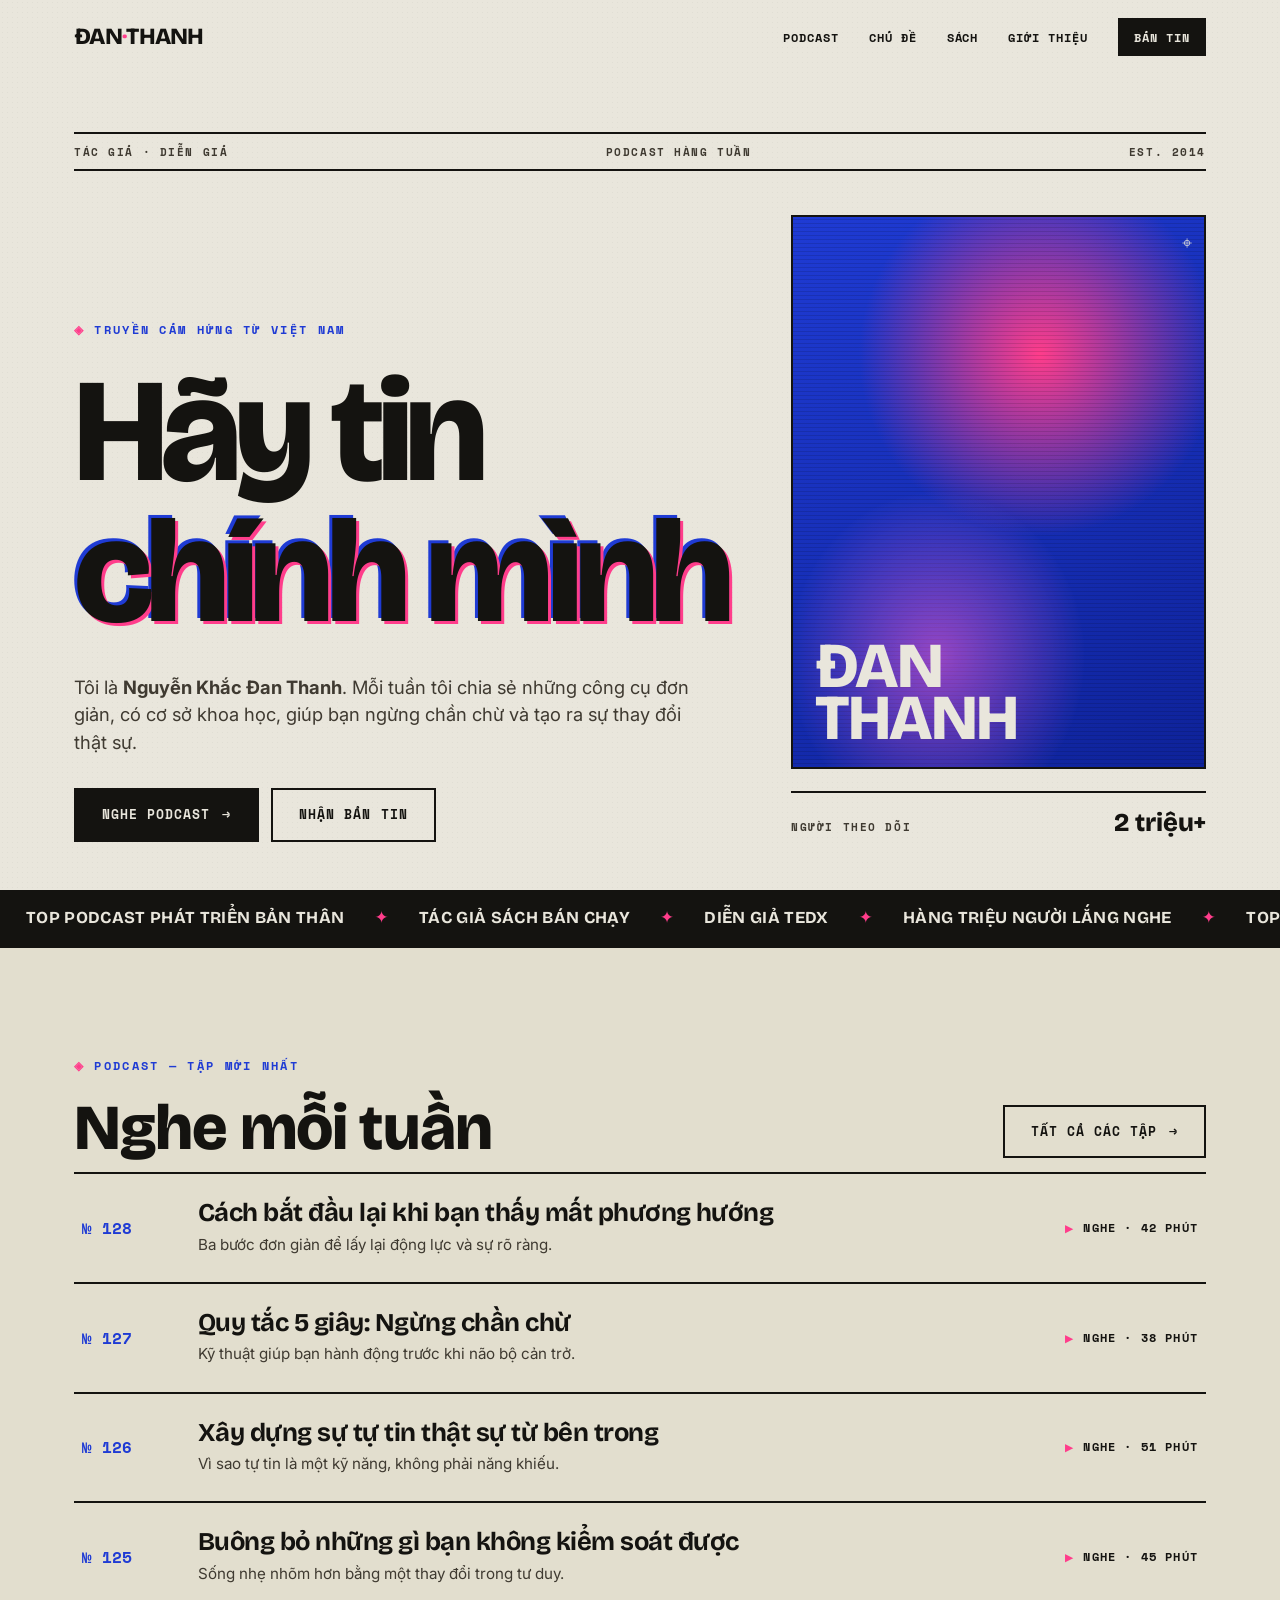
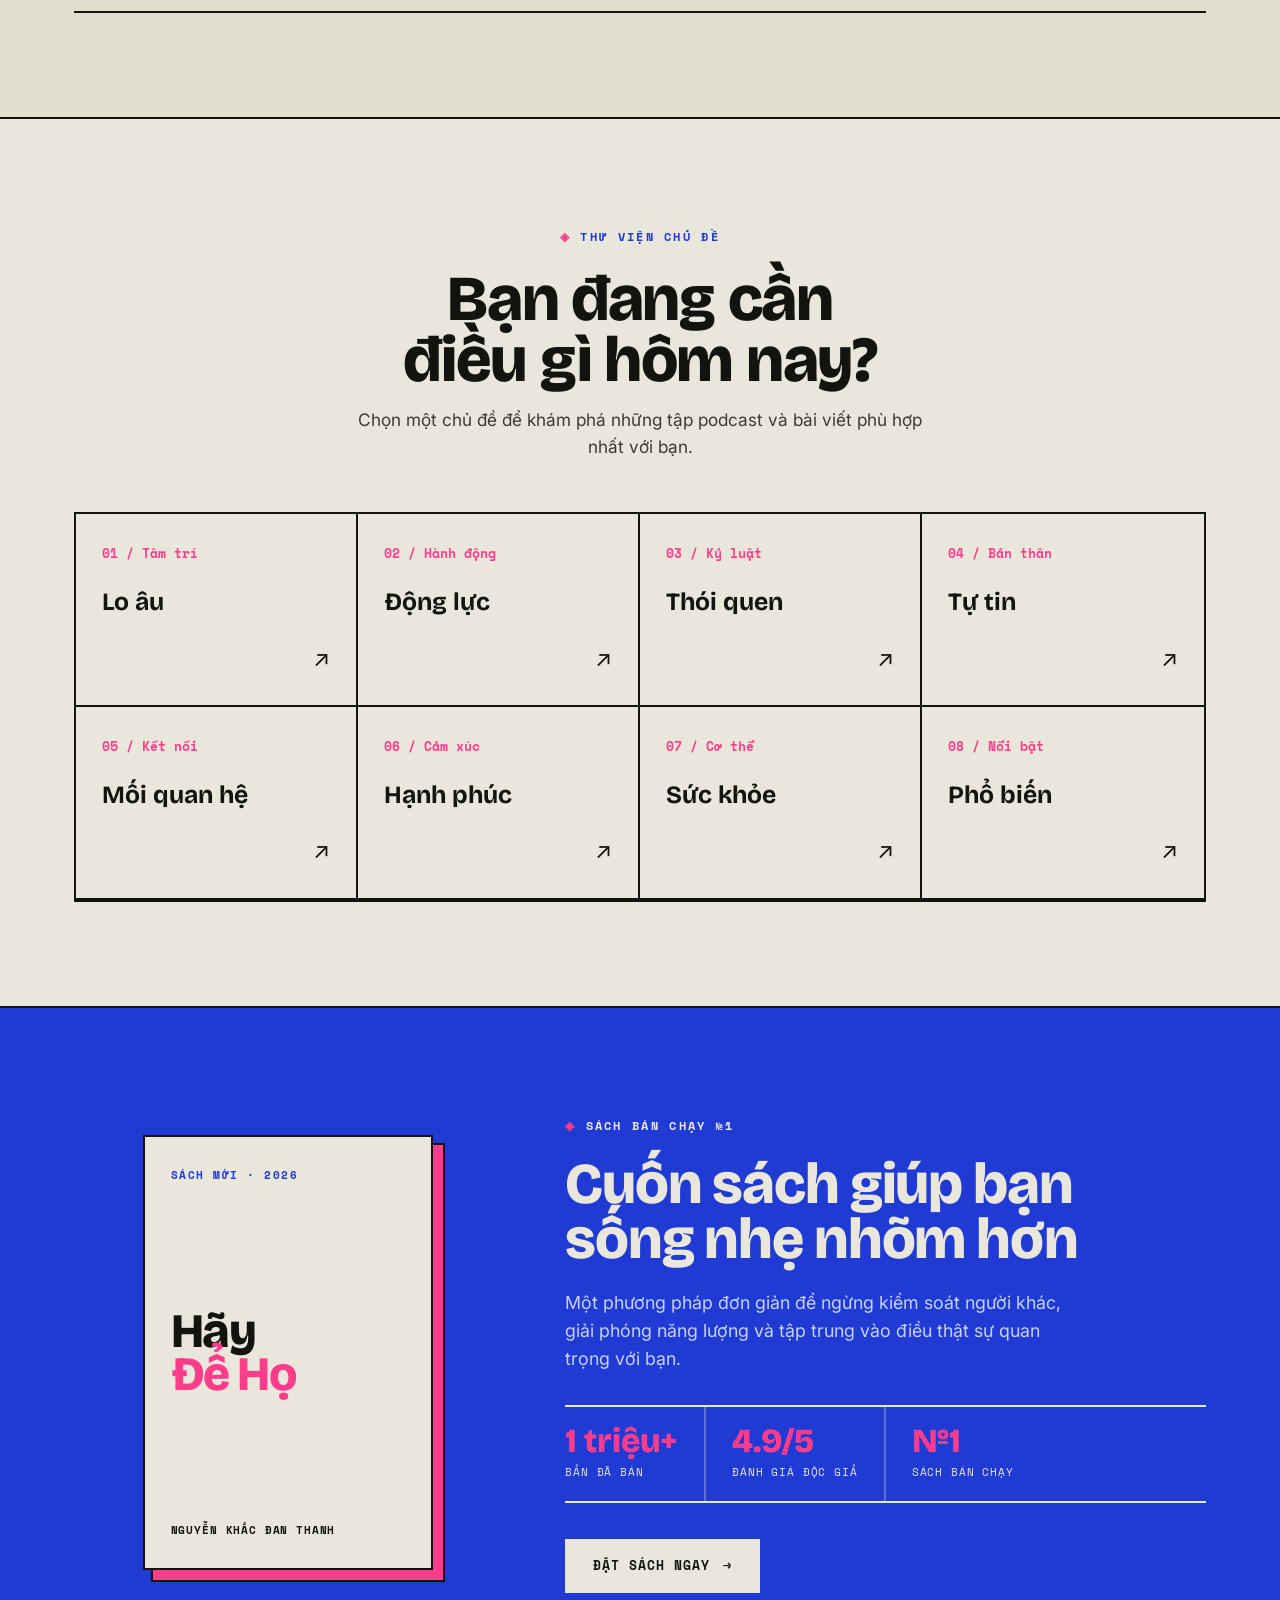
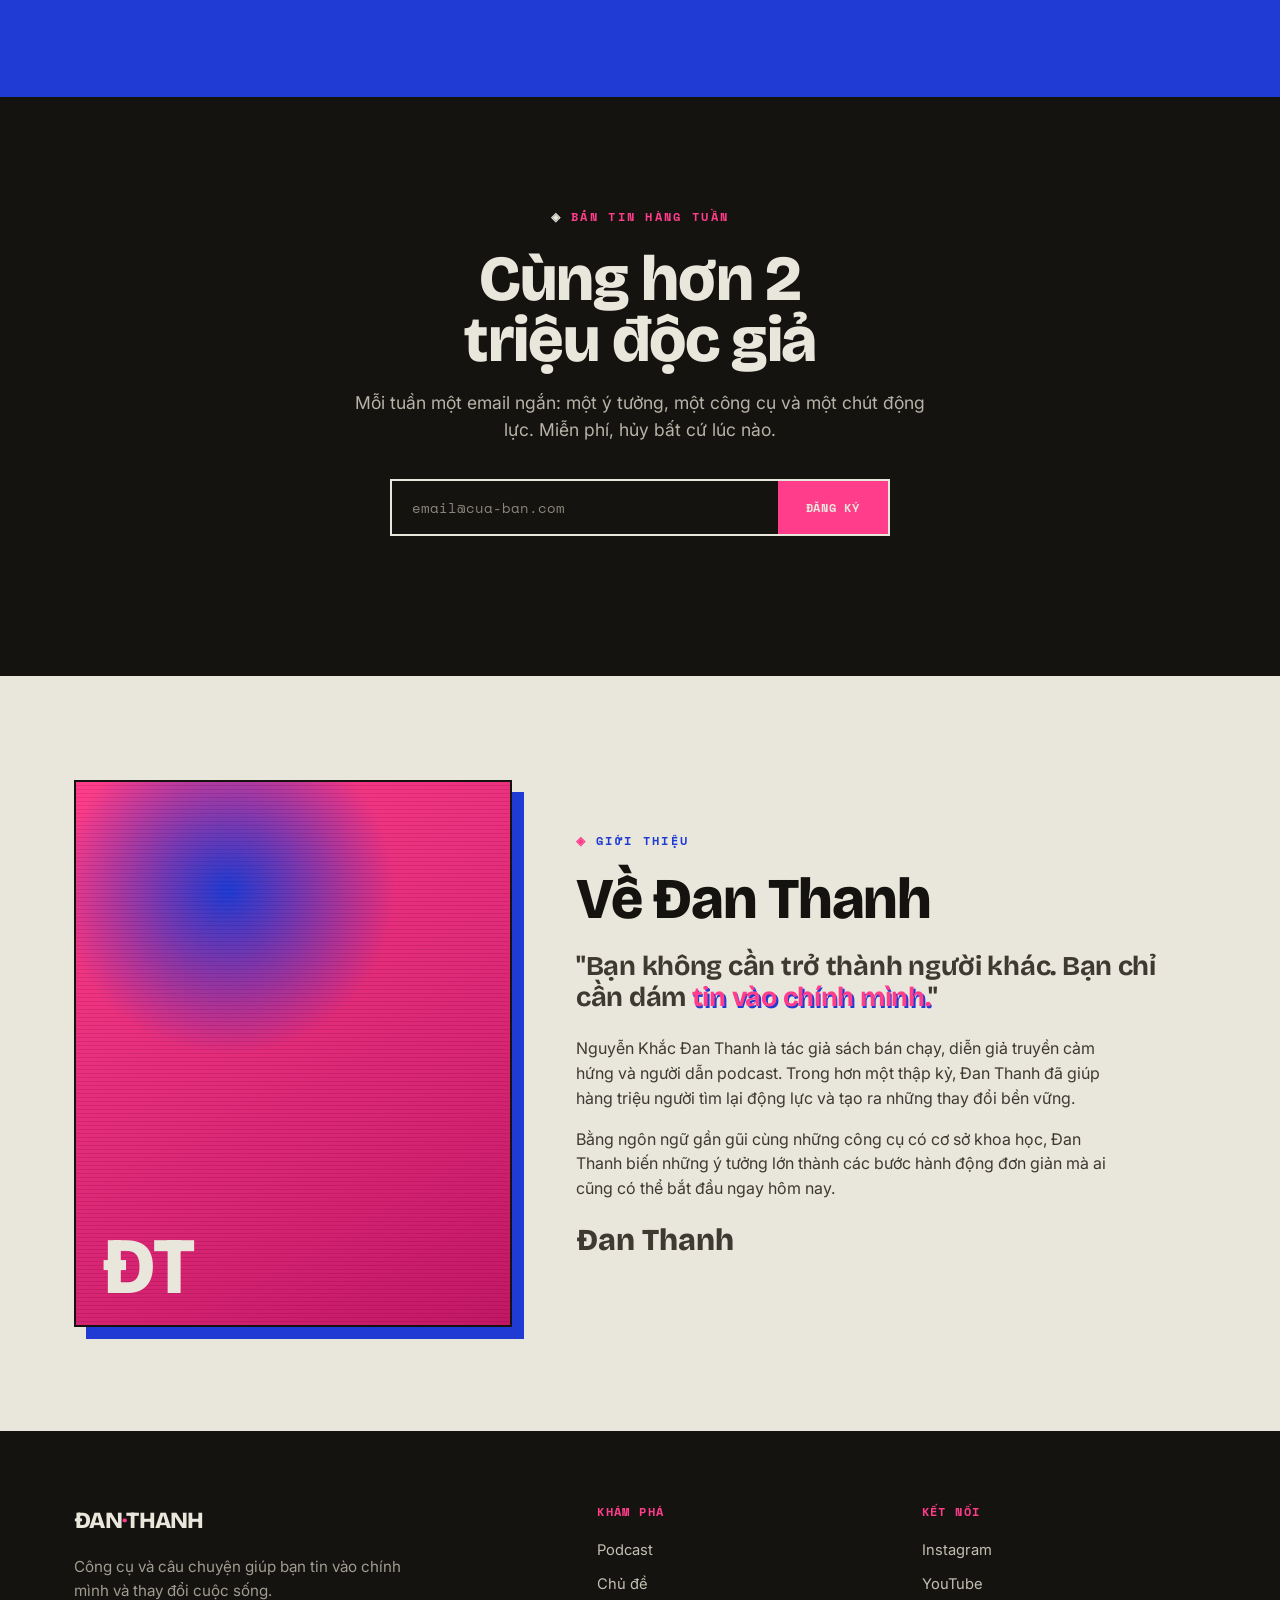
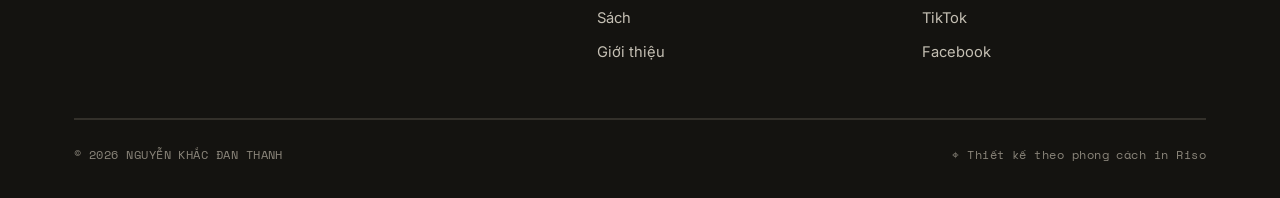
==== index.html @ 71c3148c "Web Nguyễn Khắc Đan Thanh" ====
<!DOCTYPE html>
<html lang="vi">
<head>
<meta charset="UTF-8" />
<meta name="viewport" content="width=device-width, initial-scale=1.0" />
<title>Nguyễn Khắc Đan Thanh — Tác giả · Diễn giả · Podcast</title>
<meta name="description" content="Trang chính thức của Nguyễn Khắc Đan Thanh — tác giả, diễn giả và người dẫn podcast. Công cụ đơn giản giúp bạn tin vào chính mình." />
<link rel="icon" href="data:image/svg+xml,%3Csvg xmlns='http://www.w3.org/2000/svg' viewBox='0 0 100 100'%3E%3Crect width='100' height='100' fill='%23e9e6dc'/%3E%3Ccircle cx='40' cy='50' r='24' fill='%231f3bd4'/%3E%3Ccircle cx='60' cy='50' r='24' fill='%23ff3d8b' fill-opacity='.82'/%3E%3C/svg%3E" />
<!-- Open Graph: hiển thị đẹp khi chia sẻ link lên Facebook/Zalo -->
<meta property="og:title" content="Nguyễn Khắc Đan Thanh — Tác giả · Diễn giả · Podcast" />
<meta property="og:description" content="Công cụ đơn giản giúp bạn tin vào chính mình và tạo ra sự thay đổi thật sự." />
<meta property="og:type" content="website" />
<meta name="twitter:card" content="summary_large_image" />
<link rel="preconnect" href="https://fonts.googleapis.com" />
<link rel="preconnect" href="https://fonts.gstatic.com" crossorigin />
<link href="https://fonts.googleapis.com/css2?family=Bricolage+Grotesque:opsz,wght@12..96,400;12..96,600;12..96,700;12..96,800&family=Inter:wght@400;500;600&family=Space+Mono:wght@400;700&display=swap" rel="stylesheet" />
<style>
:root{
  --paper:#e9e6dc;
  --paper-2:#e2dece;
  --ink:#141310;
  --ink-2:#3f3a31;
  --blue:#1f3bd4;
  --pink:#ff3d8b;
  --blue-soft:#c9d0f6;
  --line:#141310;
  --max:1200px;
  --disp:"Bricolage Grotesque",-apple-system,system-ui,sans-serif;
  --body:"Inter",system-ui,sans-serif;
  --mono:"Space Mono",ui-monospace,monospace;
}
*{margin:0;padding:0;box-sizing:border-box}
html{scroll-behavior:smooth}
body{font-family:var(--body);background:var(--paper);color:var(--ink);line-height:1.55;-webkit-font-smoothing:antialiased;overflow-x:hidden}
body::before{content:"";position:fixed;inset:0;pointer-events:none;z-index:1;opacity:.04;
  background-image:radial-gradient(var(--ink) .5px,transparent .5px);background-size:5px 5px}
.container{width:100%;max-width:var(--max);margin:0 auto;padding:0 34px;position:relative;z-index:2}
a{color:inherit;text-decoration:none}
img{max-width:100%;display:block}
::selection{background:var(--pink);color:var(--paper)}

.mono{font-family:var(--mono);text-transform:uppercase;letter-spacing:.14em;font-size:.7rem;font-weight:700}
.eyebrow{font-family:var(--mono);text-transform:uppercase;letter-spacing:.2em;font-size:.72rem;font-weight:700;color:var(--blue);display:inline-flex;align-items:center;gap:9px;margin-bottom:22px}
.eyebrow::before{content:"◈";color:var(--pink)}
h1,h2,h3{font-family:var(--disp);font-weight:800;line-height:.96;letter-spacing:-.02em;text-wrap:balance}

/* buttons */
.btn{display:inline-flex;align-items:center;gap:12px;padding:15px 26px;font-family:var(--mono);font-weight:700;font-size:.8rem;text-transform:uppercase;letter-spacing:.08em;transition:.2s;cursor:pointer;border:2px solid var(--ink);background:var(--ink);color:var(--paper)}
.btn:hover{background:var(--pink);border-color:var(--pink);color:var(--paper);transform:translate(-2px,-2px);box-shadow:4px 4px 0 var(--ink)}
.btn-ghost{background:transparent;color:var(--ink)}
.btn-ghost:hover{background:var(--blue);border-color:var(--blue);color:var(--paper);box-shadow:4px 4px 0 var(--ink)}
.btn .arw{transition:transform .2s}
.btn:hover .arw{transform:translateX(4px)}

/* header */
.site-header{position:fixed;top:0;left:0;right:0;z-index:60;border-bottom:2px solid transparent;transition:.3s}
.site-header.scrolled{background:var(--paper);border-bottom-color:var(--ink)}
.header-inner{display:flex;align-items:center;justify-content:space-between;height:74px}
.logo{font-family:var(--disp);font-size:1.45rem;font-weight:800;letter-spacing:-.03em}
.logo b{color:var(--pink)}
.nav{display:flex;gap:30px;align-items:center}
.nav a{font-family:var(--mono);font-size:.76rem;font-weight:700;letter-spacing:.08em;text-transform:uppercase;position:relative;padding:6px 0}
.nav a::after{content:"";position:absolute;left:0;bottom:0;width:0;height:2px;background:var(--pink);transition:.22s}
.nav a:hover::after{width:100%}
.nav .nav-cta{background:var(--ink);color:var(--paper);padding:10px 16px}
.nav .nav-cta:hover{background:var(--blue)}
.nav .nav-cta::after{display:none}
.nav-toggle{display:none;flex-direction:column;gap:5px;background:none;border:none;cursor:pointer;z-index:70}
.nav-toggle span{width:26px;height:2.5px;background:var(--ink);transition:.3s}

/* hero */
.hero{padding:132px 0 48px;position:relative}
.hero .tag-row{display:flex;justify-content:space-between;align-items:center;border-top:2px solid var(--ink);border-bottom:2px solid var(--ink);padding:9px 0;margin-bottom:44px}
.hero .tag-row .mono{color:var(--ink-2)}
.hero-grid{display:grid;grid-template-columns:1fr .62fr;gap:48px;align-items:end}
.hero h1{font-size:clamp(3.4rem,11.5vw,9.5rem);font-weight:800;letter-spacing:-.045em}
.hero h1 .l1{color:var(--ink);display:block}
.hero h1 .l2{display:block;color:var(--ink);
  text-shadow:3px 3px 0 var(--pink),-3px -3px 0 var(--blue)}
.hero .sub{max-width:52ch;font-size:1.15rem;color:var(--ink-2);margin:30px 0 0;line-height:1.5}
.hero-side{display:flex;flex-direction:column;gap:22px}
.portrait{position:relative;aspect-ratio:3/4;border:2px solid var(--ink);overflow:hidden;background:var(--blue)}
.portrait .duo{position:absolute;inset:0;
  background:
   repeating-linear-gradient(0deg,transparent 0 3px,rgba(0,0,0,.12) 3px 4px),
   radial-gradient(80% 60% at 60% 25%,var(--pink) 0%,transparent 55%),
   linear-gradient(150deg,var(--blue),#0e2299)}
.portrait .duo::after{content:"";position:absolute;inset:0;mix-blend-mode:screen;opacity:.55;
  background:radial-gradient(60% 50% at 35% 80%,var(--pink),transparent 60%)}
.portrait .initials{position:absolute;inset:0;display:flex;align-items:flex-end;padding:22px;z-index:2}
.portrait .initials span{font-family:var(--disp);font-weight:800;font-size:4rem;color:var(--paper);line-height:.82;letter-spacing:-.03em}
.portrait .reg{position:absolute;top:12px;right:12px;color:var(--paper);font-size:1.1rem;z-index:2;opacity:.85}
.hero-actions{display:flex;gap:12px;flex-wrap:wrap}

/* marquee */
.marquee{background:var(--ink);color:var(--paper);overflow:hidden;padding:13px 0;border-top:2px solid var(--ink);border-bottom:2px solid var(--ink)}
.mq-track{display:flex;gap:0;white-space:nowrap;animation:mq 32s linear infinite;width:max-content}
.mq-track span{font-family:var(--disp);font-weight:700;font-size:1.05rem;text-transform:uppercase;letter-spacing:.02em;display:inline-flex;align-items:center}
.mq-track span i{font-style:normal;padding:0 26px}
.mq-track span em{font-style:normal;color:var(--pink);padding:0 4px}
@keyframes mq{to{transform:translateX(-50%)}}

/* sections */
.section{padding:104px 0}
.sec-head{margin-bottom:52px}
.sec-head.center{text-align:center;max-width:680px;margin-inline:auto}
.sec-head h2{font-size:clamp(2.3rem,5.5vw,4rem)}
.sec-head .kick{margin-top:16px;color:var(--ink-2);font-size:1.08rem;max-width:54ch}
.sec-head.center .kick{margin-inline:auto}

/* podcast — printed index */
.podcast{background:var(--paper-2);border-top:2px solid var(--ink);border-bottom:2px solid var(--ink)}
.pod-top{display:flex;justify-content:space-between;align-items:flex-end;gap:24px;margin-bottom:14px;flex-wrap:wrap}
.ep-list{border-top:2px solid var(--ink)}
.episode{display:grid;grid-template-columns:88px 1fr auto;gap:28px;align-items:center;padding:26px 8px;border-bottom:2px solid var(--ink);transition:.22s;cursor:pointer}
.episode:hover{background:var(--ink);color:var(--paper);padding-left:22px;padding-right:22px}
.episode .no{font-family:var(--mono);font-weight:700;font-size:1rem;color:var(--blue)}
.episode:hover .no{color:var(--pink)}
.episode .mid h3{font-family:var(--disp);font-weight:700;font-size:1.6rem;line-height:1.02;margin-bottom:6px}
.episode .mid p{font-size:.95rem;color:var(--ink-2)}
.episode:hover .mid p{color:var(--blue-soft)}
.episode .play{font-family:var(--mono);font-weight:700;font-size:.74rem;text-transform:uppercase;letter-spacing:.1em;white-space:nowrap;display:inline-flex;align-items:center;gap:9px}
.episode .play::before{content:"▶";font-size:.6rem;color:var(--pink)}

/* topics */
.topics-grid{display:grid;grid-template-columns:repeat(4,1fr);border:2px solid var(--ink)}
.topic{border-right:2px solid var(--ink);border-bottom:2px solid var(--ink);padding:30px 26px;display:flex;flex-direction:column;gap:26px;min-height:168px;justify-content:space-between;transition:.2s}
.topic:hover{background:var(--blue);color:var(--paper)}
.topic:nth-child(4n){border-right:none}
.topic .ic{font-family:var(--mono);font-weight:700;font-size:.8rem;color:var(--pink)}
.topic .lbl{font-family:var(--disp);font-weight:700;font-size:1.55rem;line-height:.98}
.topic .go{font-size:1.4rem;transition:.2s;align-self:flex-end}
.topic:hover .go{transform:translate(4px,-4px)}

/* book */
.book{background:var(--blue);color:var(--paper);border-top:2px solid var(--ink);border-bottom:2px solid var(--ink)}
.book .eyebrow{color:var(--paper)}
.book .eyebrow::before{color:var(--pink)}
.book-inner{display:grid;grid-template-columns:.8fr 1.2fr;gap:64px;align-items:center}
.cover{aspect-ratio:2/3;max-width:290px;margin:0 auto;background:var(--paper);border:2px solid var(--ink);padding:30px 26px;display:flex;flex-direction:column;justify-content:space-between;box-shadow:10px 10px 0 var(--pink),10px 10px 0 2px var(--ink)}
.cover .ck{font-family:var(--mono);font-weight:700;font-size:.68rem;text-transform:uppercase;letter-spacing:.14em;color:var(--blue)}
.cover .ct{font-family:var(--disp);font-weight:800;font-size:3rem;line-height:.9;color:var(--ink);letter-spacing:-.03em}
.cover .ct em{font-style:normal;color:var(--pink)}
.cover .ca{font-family:var(--mono);font-weight:700;font-size:.66rem;letter-spacing:.08em;color:var(--ink)}
.book-text h2{font-size:clamp(2.3rem,5vw,3.6rem)}
.book-text .desc{font-size:1.12rem;color:var(--blue-soft);margin:22px 0 32px;max-width:46ch}
.book-stats{display:flex;gap:0;margin-bottom:36px;border-top:2px solid var(--paper);border-bottom:2px solid var(--paper)}
.book-stats div{padding:18px 26px 18px 0;margin-right:26px;border-right:2px solid rgba(233,230,220,.3)}
.book-stats div:last-child{border-right:none}
.book-stats b{font-family:var(--disp);font-weight:800;font-size:2.1rem;display:block;line-height:1;color:var(--pink)}
.book-stats small{font-family:var(--mono);font-size:.66rem;text-transform:uppercase;letter-spacing:.08em;color:var(--paper)}
.book .btn{background:var(--paper);color:var(--ink);border-color:var(--paper)}
.book .btn:hover{background:var(--pink);border-color:var(--pink);color:var(--paper);box-shadow:4px 4px 0 var(--ink)}

/* newsletter */
.newsletter{background:var(--ink);color:var(--paper);text-align:center}
.nl-inner{max-width:640px;margin:0 auto}
.newsletter .eyebrow{color:var(--pink);justify-content:center}
.newsletter .eyebrow::before{color:var(--paper)}
.nl-inner h2{font-size:clamp(2.3rem,5.5vw,4rem)}
.nl-inner .kick{color:#b8b3a6;font-size:1.1rem;margin-top:18px}
.signup{display:flex;margin:36px auto 0;max-width:500px;border:2px solid var(--paper)}
.signup input{flex:1;padding:16px 20px;border:none;background:transparent;color:var(--paper);font-family:var(--mono);font-size:.9rem}
.signup input::placeholder{color:#8a857a}
.signup input:focus{outline:none}
.signup button{border:none;background:var(--pink);color:var(--paper);padding:0 28px;font-family:var(--mono);font-weight:700;font-size:.78rem;text-transform:uppercase;letter-spacing:.06em;cursor:pointer;transition:.2s}
.signup button:hover{background:var(--blue)}
.nl-note{margin-top:18px;color:var(--pink);font-family:var(--mono);font-size:.82rem;min-height:1.2em}

/* about */
.about{border-top:2px solid var(--ink)}
.about-inner{display:grid;grid-template-columns:.82fr 1.18fr;gap:64px;align-items:center}
.about-photo{aspect-ratio:4/5;border:2px solid var(--ink);position:relative;overflow:hidden;background:var(--pink);box-shadow:12px 12px 0 var(--blue)}
.about-photo .duo{position:absolute;inset:0;
  background:
   repeating-linear-gradient(0deg,transparent 0 3px,rgba(0,0,0,.1) 3px 4px),
   radial-gradient(70% 55% at 35% 20%,var(--blue) 0%,transparent 55%),
   linear-gradient(150deg,var(--pink),#c31766)}
.about-photo .initials{position:absolute;inset:0;display:flex;align-items:flex-end;padding:26px;z-index:2}
.about-photo .initials span{font-family:var(--disp);font-weight:800;font-size:5rem;color:var(--paper);line-height:.8}
.about-text h2{font-size:clamp(2.3rem,5vw,3.6rem)}
.about-text .quote{font-family:var(--disp);font-weight:700;font-size:1.7rem;line-height:1.12;margin:24px 0;letter-spacing:-.01em}
.about-text .quote em{font-style:normal;color:var(--pink);text-shadow:1.5px 1.5px 0 var(--blue)}
.about-text p{color:var(--ink-2);margin-bottom:16px;max-width:54ch}
.sign{font-family:var(--disp);font-weight:800;font-size:1.9rem;margin-top:14px;color:var(--blue)}

/* footer */
.site-footer{background:var(--ink);color:var(--paper);border-top:2px solid var(--ink);padding:70px 0 34px}
.foot-top{display:grid;grid-template-columns:1.7fr 1fr 1fr;gap:40px;padding-bottom:44px;border-bottom:2px solid #33302a}
.foot-brand .logo{color:var(--paper)}
.foot-brand p{color:#a19c90;margin-top:16px;max-width:34ch;font-size:.95rem}
.foot-col h4{font-family:var(--mono);font-size:.72rem;text-transform:uppercase;letter-spacing:.12em;color:var(--pink);margin-bottom:18px;font-weight:700}
.foot-col a{display:block;color:#c4bfb3;margin-bottom:11px;font-size:.92rem;transition:.18s}
.foot-col a:hover{color:var(--paper);padding-left:6px}
.foot-bottom{display:flex;justify-content:space-between;align-items:center;padding-top:26px;flex-wrap:wrap;gap:14px}
.foot-bottom p{font-family:var(--mono);color:#8a857a;font-size:.72rem;letter-spacing:.04em}

/* reveal */
.js .reveal{opacity:0;transform:translateY(26px);transition:opacity .6s ease,transform .6s ease}
.js .reveal.in{opacity:1;transform:none}
@media(prefers-reduced-motion:reduce){.js .reveal{opacity:1;transform:none}.mq-track{animation:none}}

/* responsive */
@media(max-width:940px){
  .hero-grid,.book-inner,.about-inner{grid-template-columns:1fr;gap:40px}
  .hero-side{order:-1;max-width:320px}
  .topics-grid{grid-template-columns:repeat(2,1fr)}
  .topic:nth-child(4n){border-right:2px solid var(--ink)}
  .topic:nth-child(2n){border-right:none}
  .foot-top{grid-template-columns:1fr 1fr}
}
@media(max-width:600px){
  .container{padding:0 22px}
  .nav{position:fixed;inset:0;flex-direction:column;justify-content:center;gap:26px;background:var(--paper);transform:translateX(100%);transition:.32s}
  .nav.open{transform:none}
  .nav a{font-size:1.05rem}
  .nav-toggle{display:flex}
  .nav-toggle.open span:nth-child(1){transform:translateY(7.5px) rotate(45deg)}
  .nav-toggle.open span:nth-child(2){opacity:0}
  .nav-toggle.open span:nth-child(3){transform:translateY(-7.5px) rotate(-45deg)}
  .topics-grid{grid-template-columns:1fr}
  .topic{border-right:none!important}
  .episode{grid-template-columns:56px 1fr;gap:16px}
  .episode .play{display:none}
  .foot-top{grid-template-columns:1fr}
  .signup{flex-direction:column;border:none;gap:10px}
  .signup input,.signup button{border:2px solid var(--paper);padding:15px 18px}
  .book-stats{flex-wrap:wrap}
}
</style>
</head>
<body>

<header class="site-header" id="hdr">
  <div class="container header-inner">
    <a href="#top" class="logo">ĐAN<b>·</b>THANH</a>
    <nav class="nav" id="nav">
      <a href="#podcast">Podcast</a>
      <a href="#topics">Chủ đề</a>
      <a href="#book">Sách</a>
      <a href="#about">Giới thiệu</a>
      <a href="#newsletter" class="nav-cta">Bản tin</a>
    </nav>
    <button class="nav-toggle" id="navToggle" aria-label="Menu"><span></span><span></span><span></span></button>
  </div>
</header>

<!-- HERO -->
<section class="hero" id="top">
  <div class="container">
    <div class="tag-row reveal">
      <span class="mono">Tác giả · Diễn giả</span>
      <span class="mono">Podcast hàng tuần</span>
      <span class="mono">Est. 2014</span>
    </div>
    <div class="hero-grid">
      <div class="hero-text reveal">
        <div class="eyebrow">Truyền cảm hứng từ Việt Nam</div>
        <h1><span class="l1">Hãy tin</span><span class="l2">chính mình</span></h1>
        <p class="sub">Tôi là <strong>Nguyễn Khắc Đan Thanh</strong>. Mỗi tuần tôi chia sẻ những công cụ đơn giản, có cơ sở khoa học, giúp bạn ngừng chần chừ và tạo ra sự thay đổi thật sự.</p>
        <div class="hero-actions" style="margin-top:32px">
          <a href="#podcast" class="btn">Nghe Podcast <span class="arw">→</span></a>
          <a href="#newsletter" class="btn btn-ghost">Nhận bản tin</a>
        </div>
      </div>
      <div class="hero-side reveal">
        <div class="portrait">
          <div class="duo"></div>
          <span class="reg">⌖</span>
          <div class="initials"><span>ĐAN<br>THANH</span></div>
        </div>
        <div style="display:flex;justify-content:space-between;align-items:baseline;border-top:2px solid var(--ink);padding-top:10px">
          <span class="mono" style="color:var(--ink-2)">Người theo dõi</span>
          <span style="font-family:var(--disp);font-weight:800;font-size:1.6rem">2 triệu+</span>
        </div>
      </div>
    </div>
  </div>
</section>

<!-- MARQUEE -->
<div class="marquee">
  <div class="mq-track">
    <span><i>Top Podcast phát triển bản thân</i><em>✦</em><i>Tác giả sách bán chạy</i><em>✦</em><i>Diễn giả TEDx</i><em>✦</em><i>Hàng triệu người lắng nghe</i><em>✦</em></span>
    <span><i>Top Podcast phát triển bản thân</i><em>✦</em><i>Tác giả sách bán chạy</i><em>✦</em><i>Diễn giả TEDx</i><em>✦</em><i>Hàng triệu người lắng nghe</i><em>✦</em></span>
  </div>
</div>

<!-- PODCAST -->
<section class="section podcast" id="podcast">
  <div class="container">
    <div class="pod-top reveal">
      <div class="sec-head" style="margin:0">
        <div class="eyebrow">Podcast — Tập mới nhất</div>
        <h2>Nghe mỗi tuần</h2>
      </div>
      <a href="#" class="btn btn-ghost">Tất cả các tập <span class="arw">→</span></a>
    </div>
    <div class="ep-list reveal">
      <a class="episode" href="#">
        <span class="no">№ 128</span>
        <div class="mid"><h3>Cách bắt đầu lại khi bạn thấy mất phương hướng</h3><p>Ba bước đơn giản để lấy lại động lực và sự rõ ràng.</p></div>
        <span class="play">Nghe · 42 phút</span>
      </a>
      <a class="episode" href="#">
        <span class="no">№ 127</span>
        <div class="mid"><h3>Quy tắc 5 giây: Ngừng chần chừ</h3><p>Kỹ thuật giúp bạn hành động trước khi não bộ cản trở.</p></div>
        <span class="play">Nghe · 38 phút</span>
      </a>
      <a class="episode" href="#">
        <span class="no">№ 126</span>
        <div class="mid"><h3>Xây dựng sự tự tin thật sự từ bên trong</h3><p>Vì sao tự tin là một kỹ năng, không phải năng khiếu.</p></div>
        <span class="play">Nghe · 51 phút</span>
      </a>
      <a class="episode" href="#">
        <span class="no">№ 125</span>
        <div class="mid"><h3>Buông bỏ những gì bạn không kiểm soát được</h3><p>Sống nhẹ nhõm hơn bằng một thay đổi trong tư duy.</p></div>
        <span class="play">Nghe · 45 phút</span>
      </a>
    </div>
  </div>
</section>

<!-- TOPICS -->
<section class="section topics" id="topics">
  <div class="container">
    <div class="sec-head center reveal">
      <div class="eyebrow" style="justify-content:center">Thư viện chủ đề</div>
      <h2>Bạn đang cần điều gì hôm nay?</h2>
      <p class="kick">Chọn một chủ đề để khám phá những tập podcast và bài viết phù hợp nhất với bạn.</p>
    </div>
    <div class="topics-grid reveal">
      <a href="#" class="topic"><span class="ic">01 / Tâm trí</span><span class="lbl">Lo âu</span><span class="go">↗</span></a>
      <a href="#" class="topic"><span class="ic">02 / Hành động</span><span class="lbl">Động lực</span><span class="go">↗</span></a>
      <a href="#" class="topic"><span class="ic">03 / Kỷ luật</span><span class="lbl">Thói quen</span><span class="go">↗</span></a>
      <a href="#" class="topic"><span class="ic">04 / Bản thân</span><span class="lbl">Tự tin</span><span class="go">↗</span></a>
      <a href="#" class="topic"><span class="ic">05 / Kết nối</span><span class="lbl">Mối quan hệ</span><span class="go">↗</span></a>
      <a href="#" class="topic"><span class="ic">06 / Cảm xúc</span><span class="lbl">Hạnh phúc</span><span class="go">↗</span></a>
      <a href="#" class="topic"><span class="ic">07 / Cơ thể</span><span class="lbl">Sức khỏe</span><span class="go">↗</span></a>
      <a href="#" class="topic"><span class="ic">08 / Nổi bật</span><span class="lbl">Phổ biến</span><span class="go">↗</span></a>
    </div>
  </div>
</section>

<!-- BOOK -->
<section class="section book" id="book">
  <div class="container book-inner">
    <div class="book-cover reveal">
      <div class="cover">
        <span class="ck">Sách mới · 2026</span>
        <span class="ct">Hãy<br><em>Để Họ</em></span>
        <span class="ca">NGUYỄN KHẮC ĐAN THANH</span>
      </div>
    </div>
    <div class="book-text reveal">
      <div class="eyebrow">Sách bán chạy №1</div>
      <h2>Cuốn sách giúp bạn sống nhẹ nhõm hơn</h2>
      <p class="desc">Một phương pháp đơn giản để ngừng kiểm soát người khác, giải phóng năng lượng và tập trung vào điều thật sự quan trọng với bạn.</p>
      <div class="book-stats">
        <div><b>1 triệu+</b><small>bản đã bán</small></div>
        <div><b>4.9/5</b><small>đánh giá độc giả</small></div>
        <div><b>№1</b><small>sách bán chạy</small></div>
      </div>
      <a href="#" class="btn">Đặt sách ngay <span class="arw">→</span></a>
    </div>
  </div>
</section>

<!-- NEWSLETTER -->
<section class="section newsletter" id="newsletter">
  <div class="container nl-inner reveal">
    <div class="eyebrow">Bản tin hàng tuần</div>
    <h2>Cùng hơn 2 triệu độc giả</h2>
    <p class="kick">Mỗi tuần một email ngắn: một ý tưởng, một công cụ và một chút động lực. Miễn phí, hủy bất cứ lúc nào.</p>
    <form class="signup" id="signupForm">
      <input type="email" name="email" placeholder="email@cua-ban.com" required />
      <button type="submit">Đăng ký</button>
    </form>
    <p class="nl-note" id="signupNote"></p>
  </div>
</section>

<!-- ABOUT -->
<section class="section about" id="about">
  <div class="container about-inner">
    <div class="about-photo reveal">
      <div class="duo"></div>
      <div class="initials"><span>ĐT</span></div>
    </div>
    <div class="about-text reveal">
      <div class="eyebrow">Giới thiệu</div>
      <h2>Về Đan Thanh</h2>
      <p class="quote">"Bạn không cần trở thành người khác. Bạn chỉ cần dám <em>tin vào chính mình.</em>"</p>
      <p>Nguyễn Khắc Đan Thanh là tác giả sách bán chạy, diễn giả truyền cảm hứng và người dẫn podcast. Trong hơn một thập kỷ, Đan Thanh đã giúp hàng triệu người tìm lại động lực và tạo ra những thay đổi bền vững.</p>
      <p>Bằng ngôn ngữ gần gũi cùng những công cụ có cơ sở khoa học, Đan Thanh biến những ý tưởng lớn thành các bước hành động đơn giản mà ai cũng có thể bắt đầu ngay hôm nay.</p>
      <p class="sign">Đan Thanh</p>
    </div>
  </div>
</section>

<!-- FOOTER -->
<footer class="site-footer">
  <div class="container">
    <div class="foot-top">
      <div class="foot-brand">
        <span class="logo">ĐAN<b>·</b>THANH</span>
        <p>Công cụ và câu chuyện giúp bạn tin vào chính mình và thay đổi cuộc sống.</p>
      </div>
      <div class="foot-col">
        <h4>Khám phá</h4>
        <a href="#podcast">Podcast</a>
        <a href="#topics">Chủ đề</a>
        <a href="#book">Sách</a>
        <a href="#about">Giới thiệu</a>
      </div>
      <div class="foot-col">
        <h4>Kết nối</h4>
        <a href="#">Instagram</a>
        <a href="#">YouTube</a>
        <a href="#">TikTok</a>
        <a href="#">Facebook</a>
      </div>
    </div>
    <div class="foot-bottom">
      <p>© <span id="year"></span> NGUYỄN KHẮC ĐAN THANH</p>
      <p>⌖ Thiết kế theo phong cách in Riso</p>
    </div>
  </div>
</footer>

<script>
document.documentElement.classList.add('js');
const hdr=document.getElementById('hdr');
addEventListener('scroll',()=>hdr.classList.toggle('scrolled',scrollY>20));
const nav=document.getElementById('nav'),tg=document.getElementById('navToggle');
tg.addEventListener('click',()=>{nav.classList.toggle('open');tg.classList.toggle('open')});
nav.querySelectorAll('a').forEach(a=>a.addEventListener('click',()=>{nav.classList.remove('open');tg.classList.remove('open')}));
const form=document.getElementById('signupForm'),note=document.getElementById('signupNote');
form.addEventListener('submit',e=>{e.preventDefault();if(form.email.value.trim()){note.textContent='✦ Cảm ơn bạn! Kiểm tra email để xác nhận.';form.reset();}});
document.getElementById('year').textContent=new Date().getFullYear();
const io=new IntersectionObserver(es=>es.forEach(e=>{if(e.isIntersecting){e.target.classList.add('in');io.unobserve(e.target)}}),{threshold:.1});
document.querySelectorAll('.reveal').forEach(el=>io.observe(el));
</script>
</body>
</html>
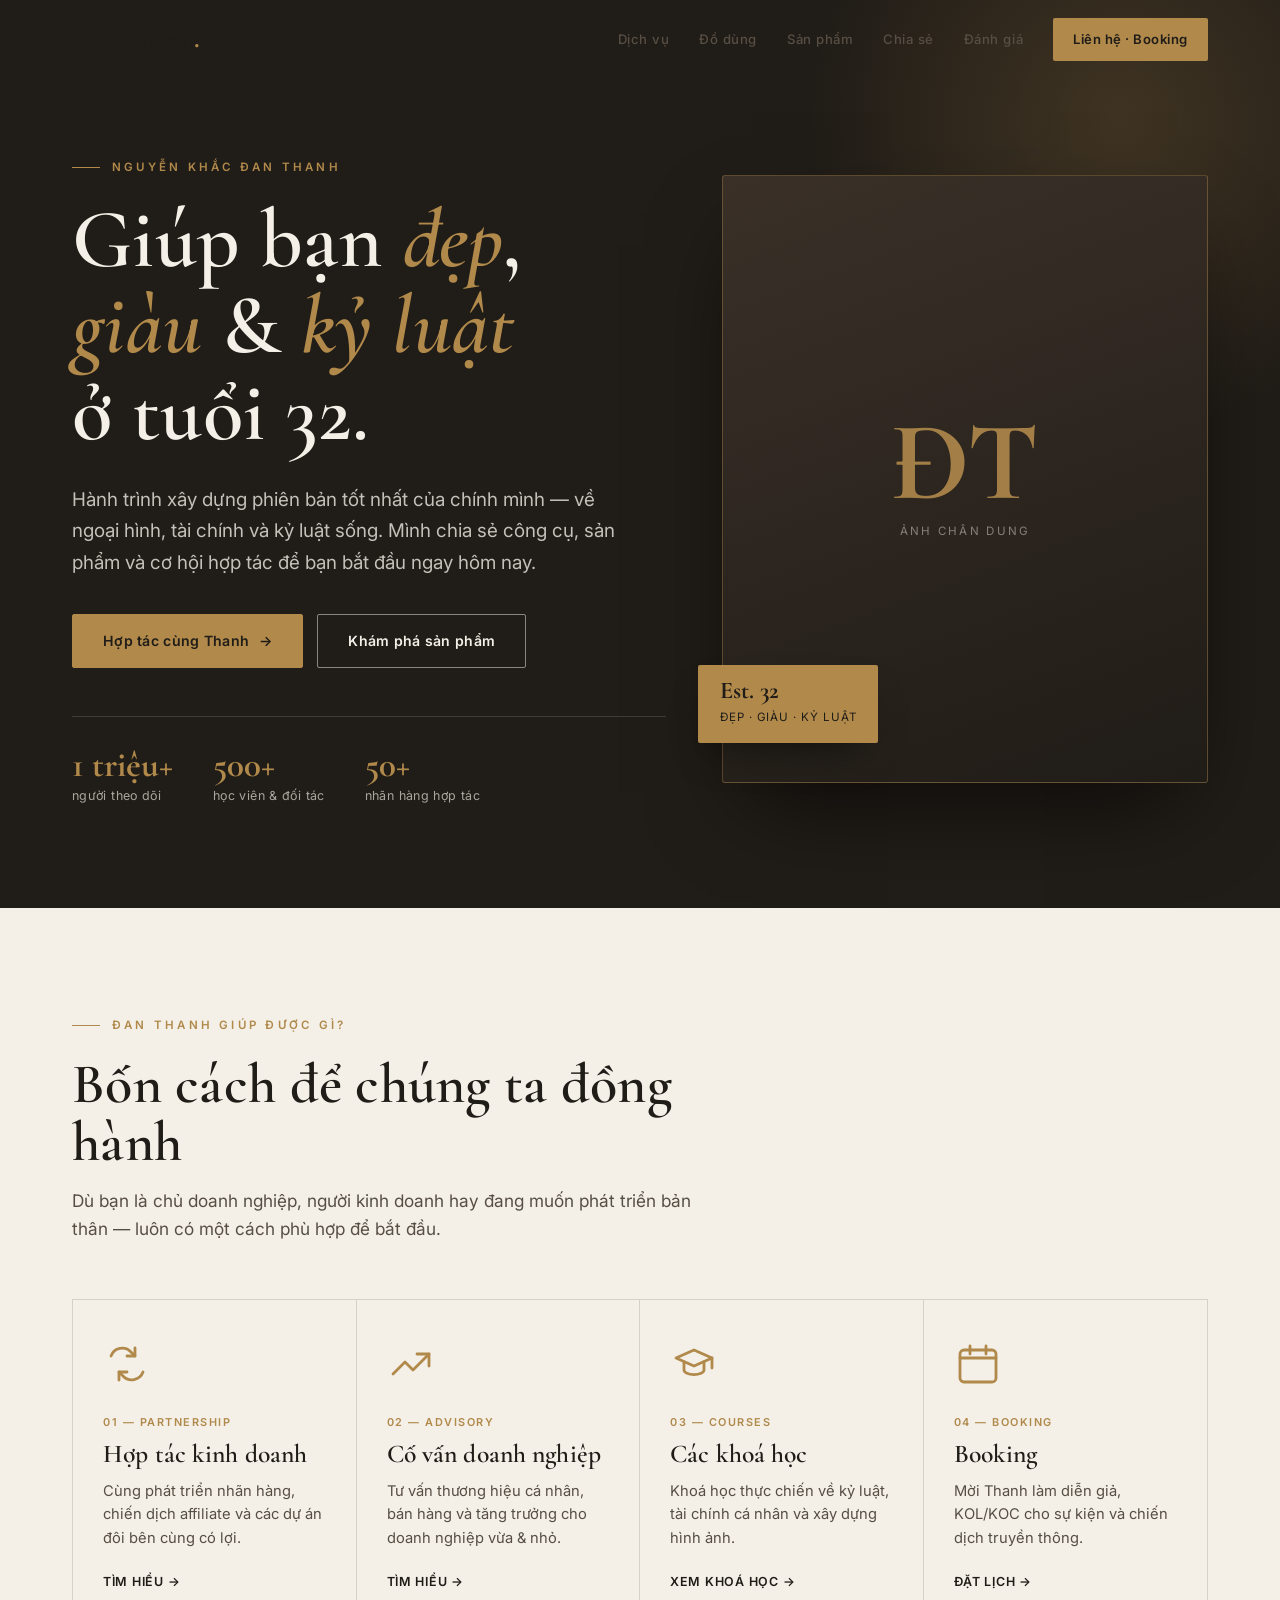
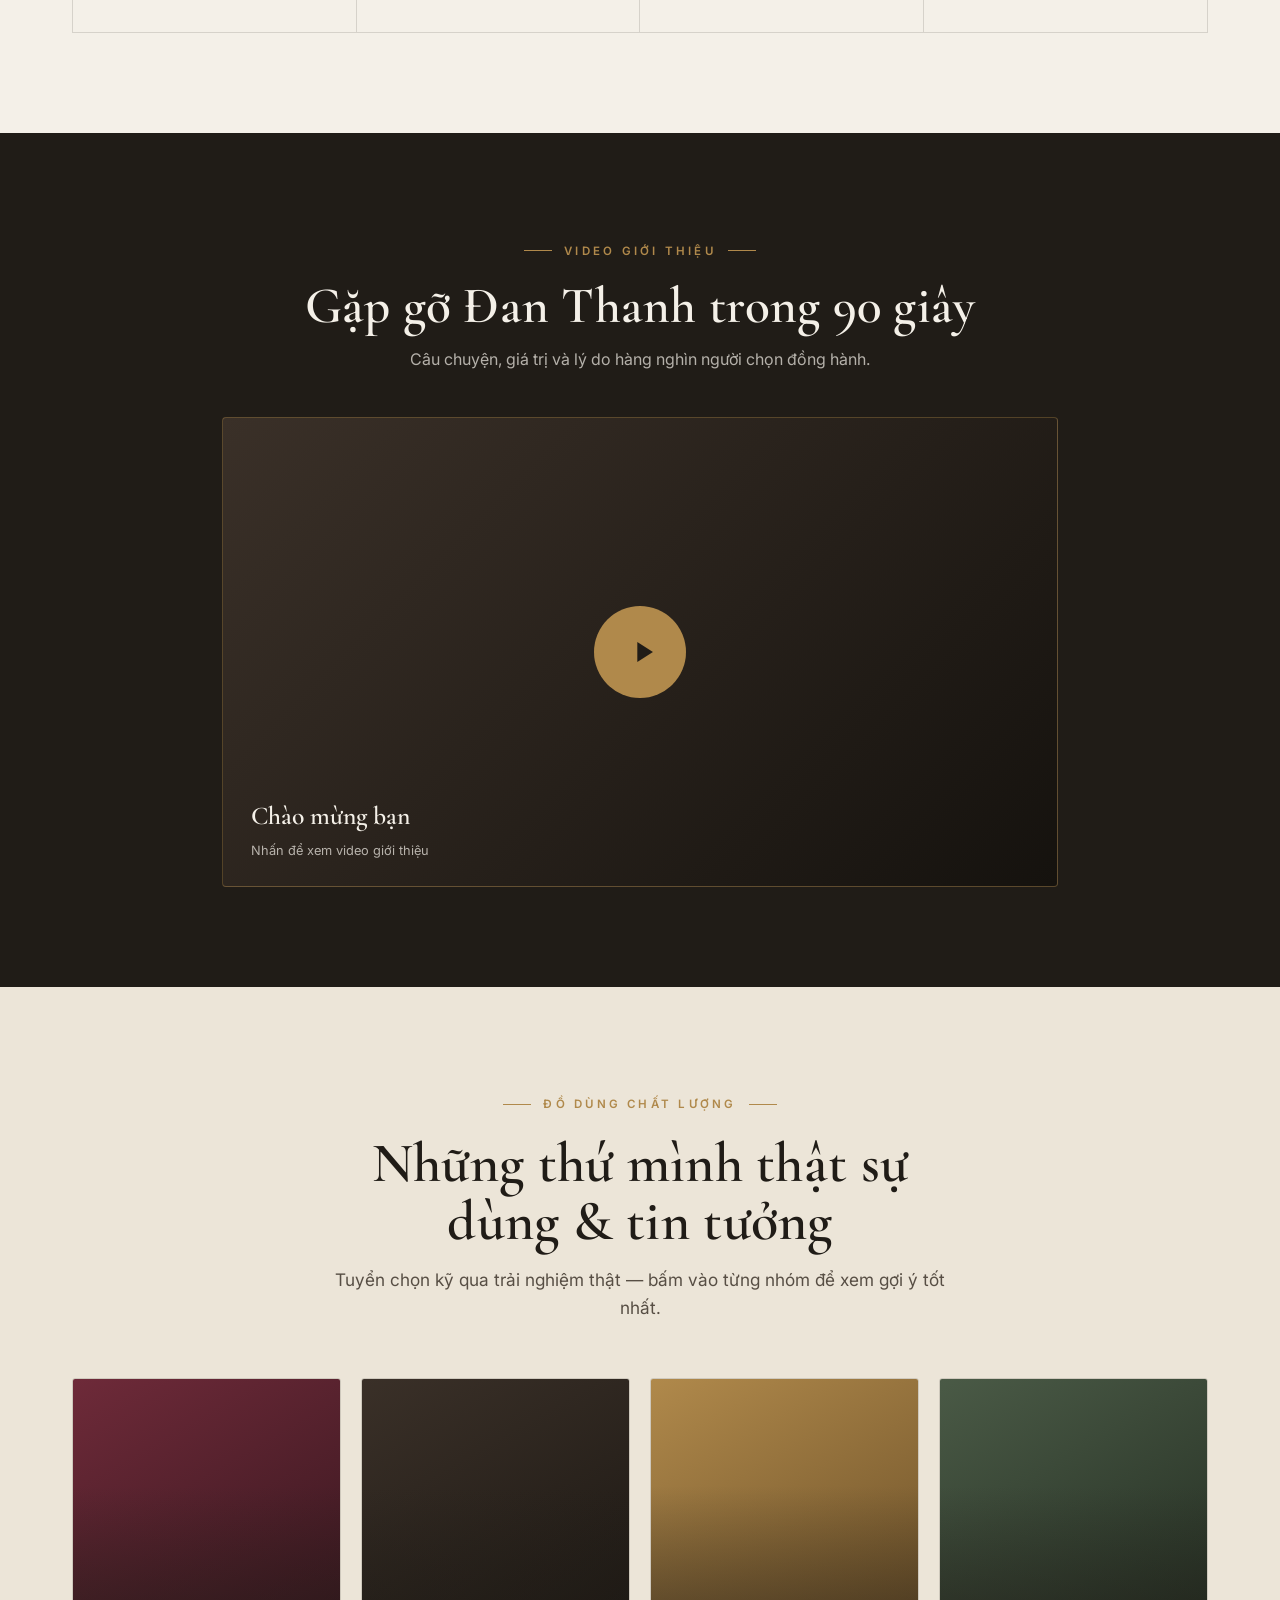
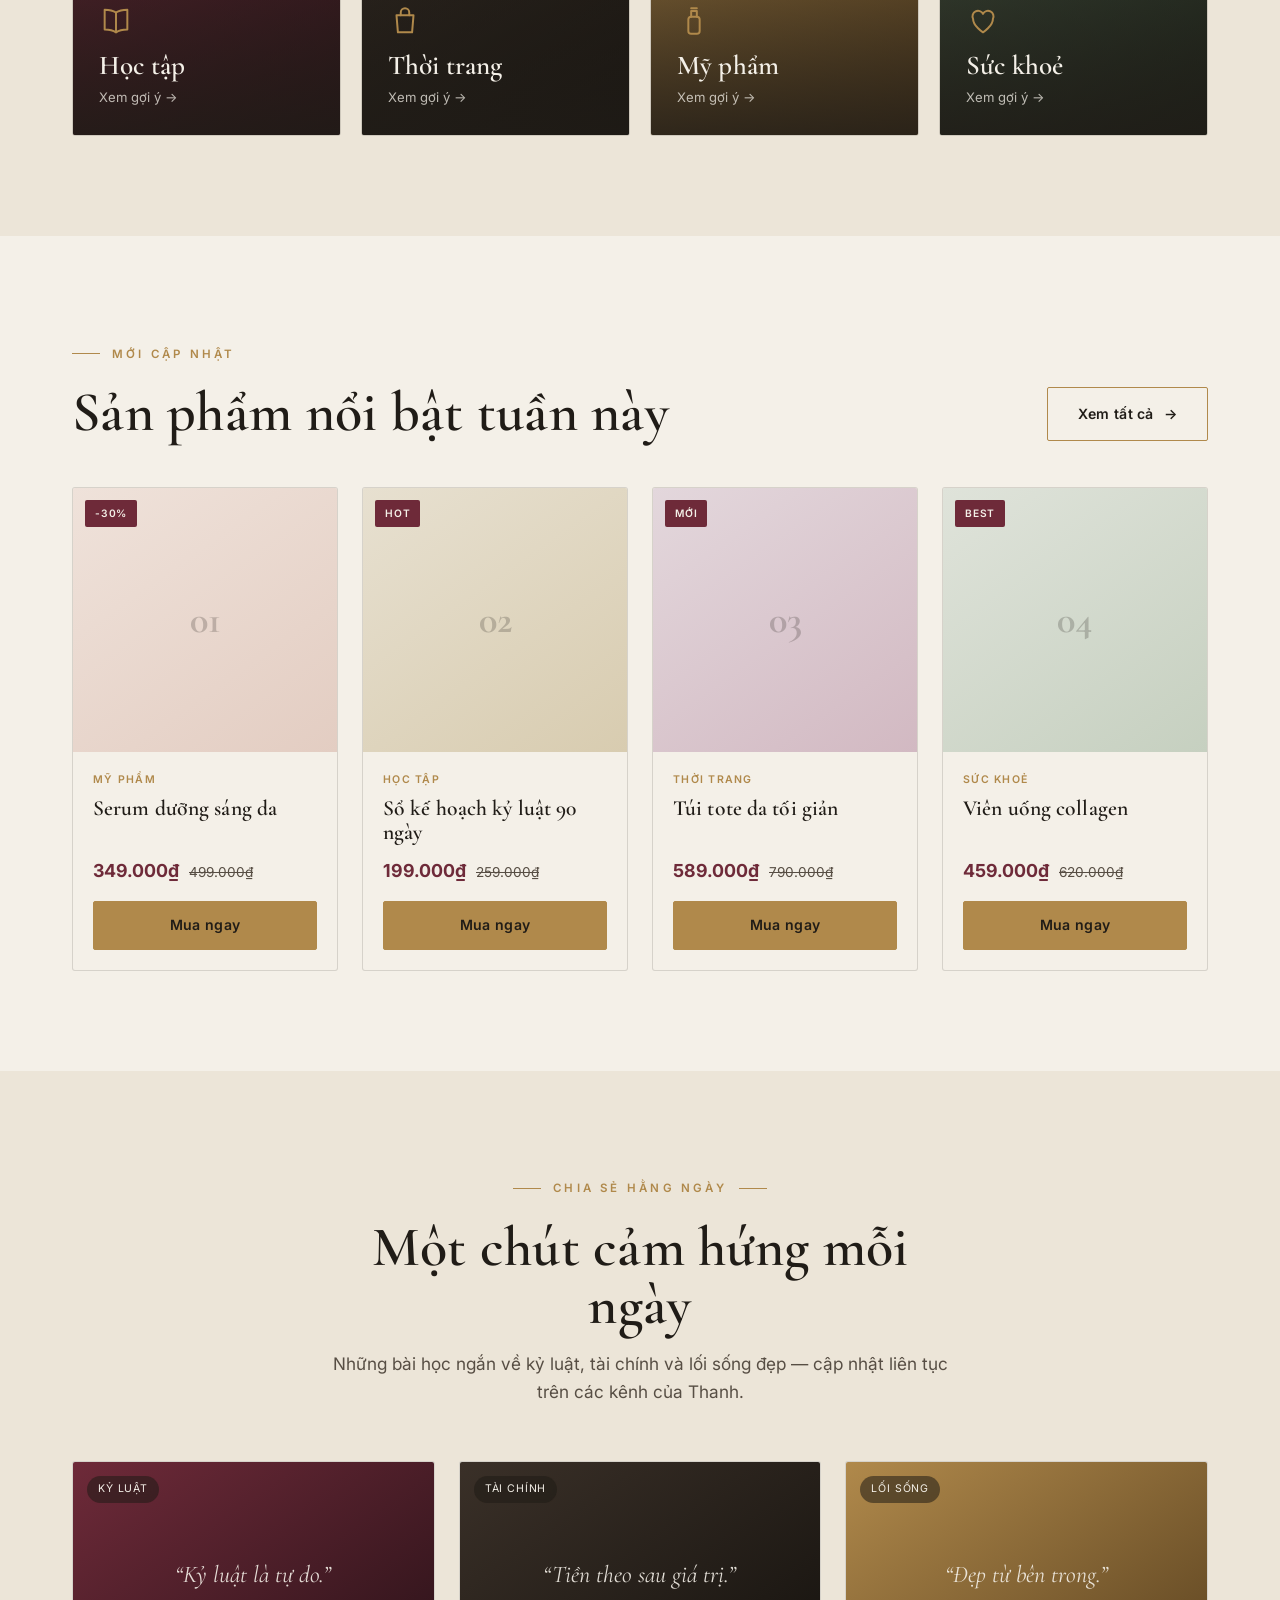
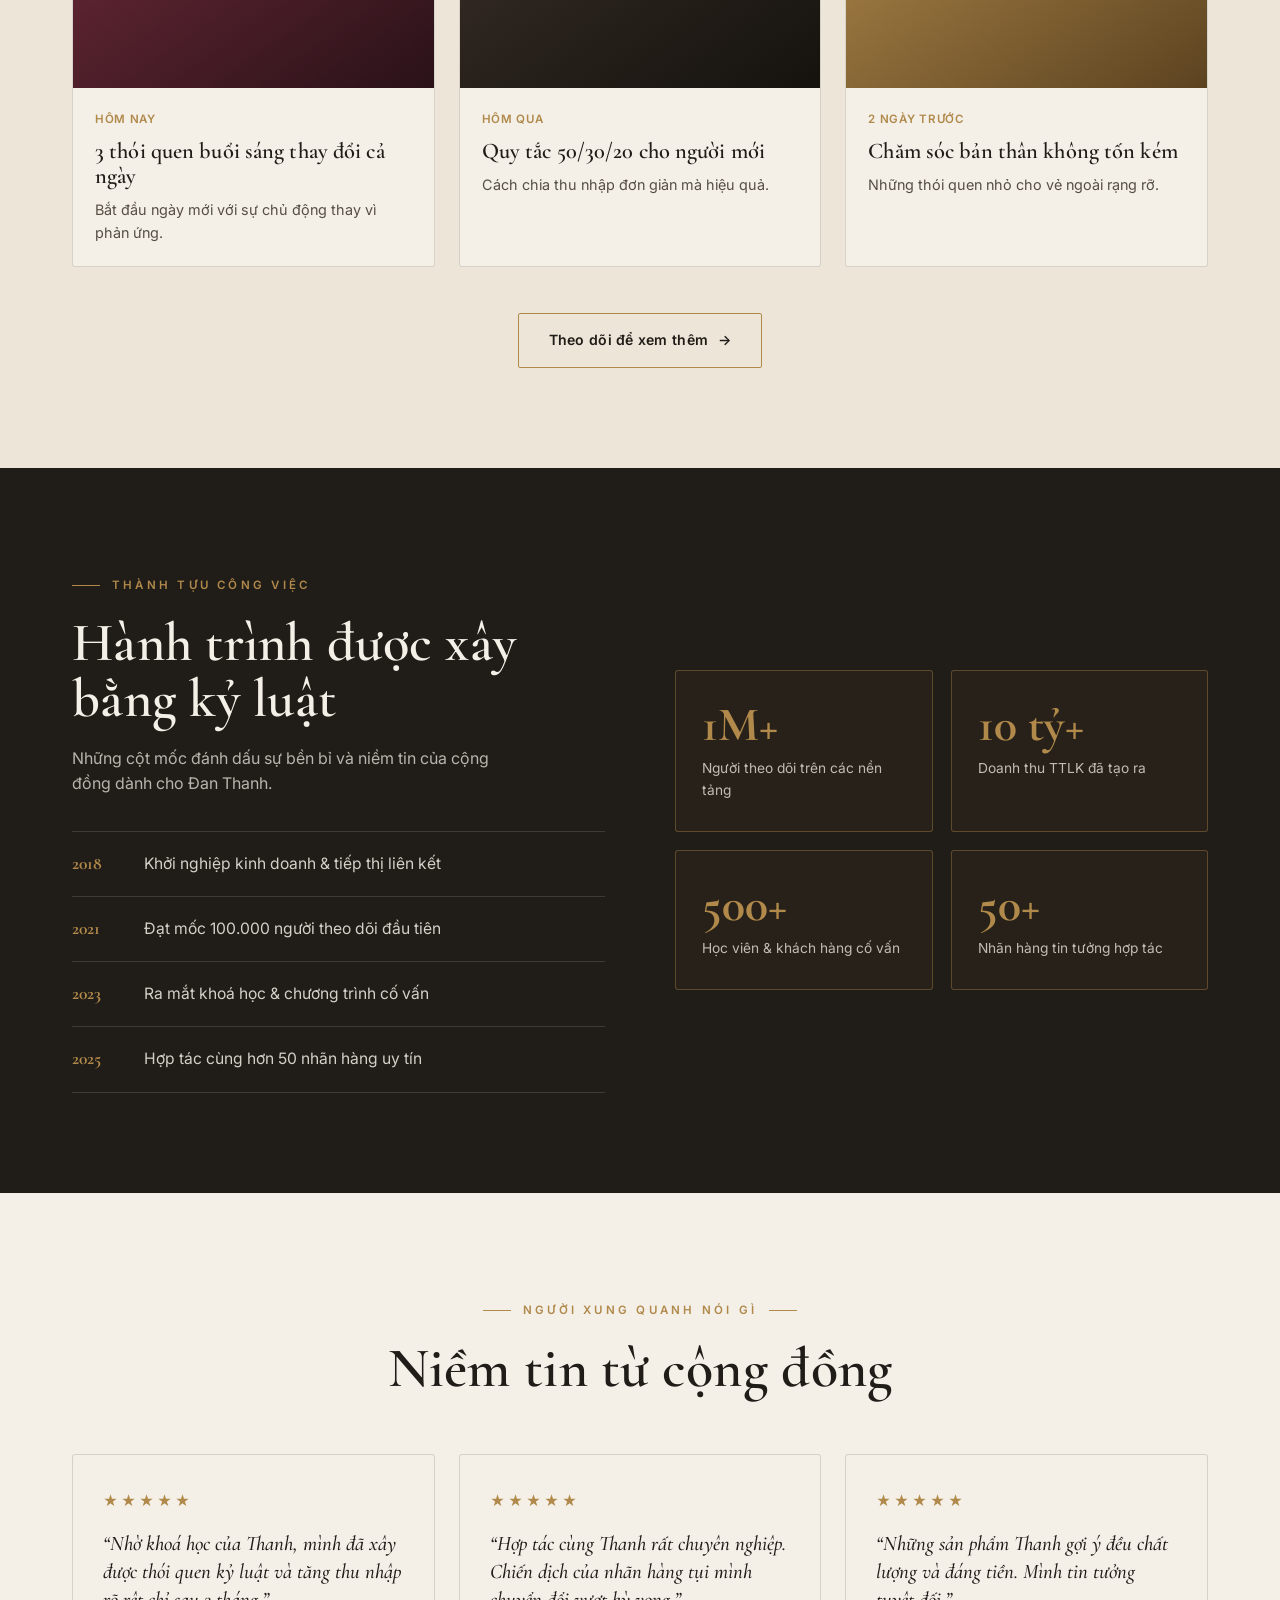
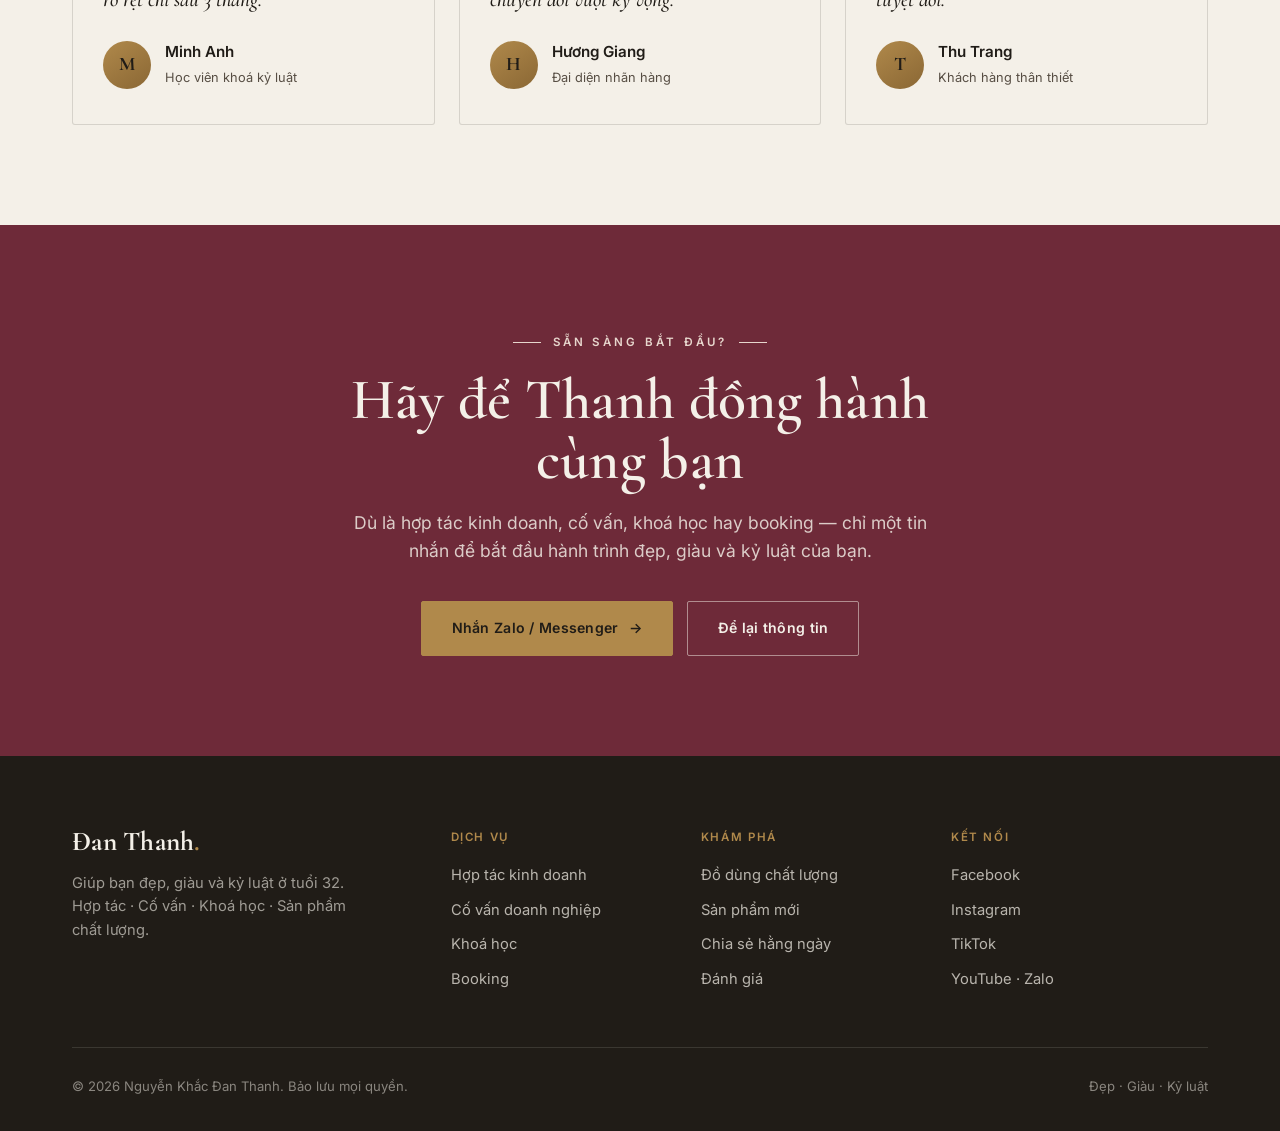
==== commit a225707a: "Thiết kế lại: landing TTLK luxe (hero, dịch vụ, video, đồ dùng, sản phẩm, chia sẻ, thành tựu, đánh g" ====
--- a/index.html
+++ b/index.html
@@ -3,229 +3,270 @@
 <head>
 <meta charset="UTF-8" />
 <meta name="viewport" content="width=device-width, initial-scale=1.0" />
-<title>Nguyễn Khắc Đan Thanh — Tác giả · Diễn giả · Podcast</title>
-<meta name="description" content="Trang chính thức của Nguyễn Khắc Đan Thanh — tác giả, diễn giả và người dẫn podcast. Công cụ đơn giản giúp bạn tin vào chính mình." />
-<link rel="icon" href="data:image/svg+xml,%3Csvg xmlns='http://www.w3.org/2000/svg' viewBox='0 0 100 100'%3E%3Crect width='100' height='100' fill='%23e9e6dc'/%3E%3Ccircle cx='40' cy='50' r='24' fill='%231f3bd4'/%3E%3Ccircle cx='60' cy='50' r='24' fill='%23ff3d8b' fill-opacity='.82'/%3E%3C/svg%3E" />
-<!-- Open Graph: hiển thị đẹp khi chia sẻ link lên Facebook/Zalo -->
-<meta property="og:title" content="Nguyễn Khắc Đan Thanh — Tác giả · Diễn giả · Podcast" />
-<meta property="og:description" content="Công cụ đơn giản giúp bạn tin vào chính mình và tạo ra sự thay đổi thật sự." />
+<title>Nguyễn Khắc Đan Thanh — Đẹp · Giàu · Kỷ luật</title>
+<meta name="description" content="Nguyễn Khắc Đan Thanh — giúp bạn đẹp, giàu và kỷ luật ở tuổi 32. Hợp tác kinh doanh, cố vấn doanh nghiệp, khoá học, booking và những sản phẩm chất lượng được tuyển chọn." />
+<link rel="icon" href="data:image/svg+xml,%3Csvg xmlns='http://www.w3.org/2000/svg' viewBox='0 0 100 100'%3E%3Crect width='100' height='100' fill='%23201C17'/%3E%3Ctext x='50' y='70' font-family='Georgia,serif' font-size='56' font-weight='700' text-anchor='middle' fill='%23B0894B'%3EĐ%3C/text%3E%3C/svg%3E" />
+<meta property="og:title" content="Nguyễn Khắc Đan Thanh — Đẹp · Giàu · Kỷ luật" />
+<meta property="og:description" content="Giúp bạn đẹp, giàu và kỷ luật ở tuổi 32." />
 <meta property="og:type" content="website" />
-<meta name="twitter:card" content="summary_large_image" />
 <link rel="preconnect" href="https://fonts.googleapis.com" />
 <link rel="preconnect" href="https://fonts.gstatic.com" crossorigin />
-<link href="https://fonts.googleapis.com/css2?family=Bricolage+Grotesque:opsz,wght@12..96,400;12..96,600;12..96,700;12..96,800&family=Inter:wght@400;500;600&family=Space+Mono:wght@400;700&display=swap" rel="stylesheet" />
+<link href="https://fonts.googleapis.com/css2?family=Cormorant+Garamond:ital,wght@0,500;0,600;0,700;1,500;1,600&family=Inter:wght@400;500;600;700&display=swap" rel="stylesheet" />
 <style>
 :root{
-  --paper:#e9e6dc;
-  --paper-2:#e2dece;
-  --ink:#141310;
-  --ink-2:#3f3a31;
-  --blue:#1f3bd4;
-  --pink:#ff3d8b;
-  --blue-soft:#c9d0f6;
-  --line:#141310;
+  --porcelain:#f4f0e8;
+  --porcelain-2:#ece5d8;
+  --ink:#201c17;
+  --ink-2:#574e44;
+  --gold:#b0894b;
+  --gold-deep:#8a6734;
+  --wine:#6e2a39;
+  --blush:#e7d6cd;
+  --cream:#f4f0e8;
+  --line:rgba(32,28,23,.14);
+  --line-gold:rgba(176,137,75,.4);
   --max:1200px;
-  --disp:"Bricolage Grotesque",-apple-system,system-ui,sans-serif;
+  --disp:"Cormorant Garamond",Georgia,serif;
   --body:"Inter",system-ui,sans-serif;
-  --mono:"Space Mono",ui-monospace,monospace;
 }
 *{margin:0;padding:0;box-sizing:border-box}
 html{scroll-behavior:smooth}
-body{font-family:var(--body);background:var(--paper);color:var(--ink);line-height:1.55;-webkit-font-smoothing:antialiased;overflow-x:hidden}
-body::before{content:"";position:fixed;inset:0;pointer-events:none;z-index:1;opacity:.04;
-  background-image:radial-gradient(var(--ink) .5px,transparent .5px);background-size:5px 5px}
-.container{width:100%;max-width:var(--max);margin:0 auto;padding:0 34px;position:relative;z-index:2}
+body{font-family:var(--body);background:var(--porcelain);color:var(--ink);line-height:1.6;-webkit-font-smoothing:antialiased;overflow-x:hidden}
+.container{width:100%;max-width:var(--max);margin:0 auto;padding:0 32px}
 a{color:inherit;text-decoration:none}
 img{max-width:100%;display:block}
-::selection{background:var(--pink);color:var(--paper)}
-
-.mono{font-family:var(--mono);text-transform:uppercase;letter-spacing:.14em;font-size:.7rem;font-weight:700}
-.eyebrow{font-family:var(--mono);text-transform:uppercase;letter-spacing:.2em;font-size:.72rem;font-weight:700;color:var(--blue);display:inline-flex;align-items:center;gap:9px;margin-bottom:22px}
-.eyebrow::before{content:"◈";color:var(--pink)}
-h1,h2,h3{font-family:var(--disp);font-weight:800;line-height:.96;letter-spacing:-.02em;text-wrap:balance}
+::selection{background:var(--gold);color:var(--ink)}
+svg{display:block}
+
+.eyebrow{font-family:var(--body);text-transform:uppercase;letter-spacing:.28em;font-size:.72rem;font-weight:600;color:var(--gold);display:inline-flex;align-items:center;gap:12px;margin-bottom:20px}
+.eyebrow::before{content:"";width:28px;height:1px;background:var(--gold)}
+.eyebrow.c{justify-content:center}
+.eyebrow.c::after{content:"";width:28px;height:1px;background:var(--gold)}
+h1,h2,h3{font-family:var(--disp);font-weight:600;line-height:1.04;letter-spacing:.005em}
 
 /* buttons */
-.btn{display:inline-flex;align-items:center;gap:12px;padding:15px 26px;font-family:var(--mono);font-weight:700;font-size:.8rem;text-transform:uppercase;letter-spacing:.08em;transition:.2s;cursor:pointer;border:2px solid var(--ink);background:var(--ink);color:var(--paper)}
-.btn:hover{background:var(--pink);border-color:var(--pink);color:var(--paper);transform:translate(-2px,-2px);box-shadow:4px 4px 0 var(--ink)}
-.btn-ghost{background:transparent;color:var(--ink)}
-.btn-ghost:hover{background:var(--blue);border-color:var(--blue);color:var(--paper);box-shadow:4px 4px 0 var(--ink)}
-.btn .arw{transition:transform .2s}
+.btn{display:inline-flex;align-items:center;gap:10px;padding:15px 30px;font-family:var(--body);font-weight:600;font-size:.88rem;letter-spacing:.02em;transition:.25s;cursor:pointer;border:1.5px solid var(--gold);border-radius:2px}
+.btn-gold{background:var(--gold);color:var(--ink);border-color:var(--gold)}
+.btn-gold:hover{background:var(--gold-deep);border-color:var(--gold-deep);color:var(--cream);transform:translateY(-2px)}
+.btn-line{background:transparent;color:var(--ink)}
+.btn-line:hover{background:var(--ink);color:var(--cream);border-color:var(--ink)}
+.btn-line.on-dark{color:var(--cream);border-color:rgba(244,240,232,.5)}
+.btn-line.on-dark:hover{background:var(--gold);border-color:var(--gold);color:var(--ink)}
+.btn .arw{transition:transform .25s}
 .btn:hover .arw{transform:translateX(4px)}
 
 /* header */
-.site-header{position:fixed;top:0;left:0;right:0;z-index:60;border-bottom:2px solid transparent;transition:.3s}
-.site-header.scrolled{background:var(--paper);border-bottom-color:var(--ink)}
-.header-inner{display:flex;align-items:center;justify-content:space-between;height:74px}
-.logo{font-family:var(--disp);font-size:1.45rem;font-weight:800;letter-spacing:-.03em}
-.logo b{color:var(--pink)}
+.site-header{position:fixed;top:0;left:0;right:0;z-index:70;transition:.35s;border-bottom:1px solid transparent}
+.site-header.scrolled{background:rgba(244,240,232,.92);backdrop-filter:blur(12px);border-bottom-color:var(--line)}
+.header-inner{display:flex;align-items:center;justify-content:space-between;height:78px}
+.logo{font-family:var(--disp);font-size:1.7rem;font-weight:700;letter-spacing:.01em;line-height:1}
+.logo b{color:var(--gold);font-weight:700}
 .nav{display:flex;gap:30px;align-items:center}
-.nav a{font-family:var(--mono);font-size:.76rem;font-weight:700;letter-spacing:.08em;text-transform:uppercase;position:relative;padding:6px 0}
-.nav a::after{content:"";position:absolute;left:0;bottom:0;width:0;height:2px;background:var(--pink);transition:.22s}
-.nav a:hover::after{width:100%}
-.nav .nav-cta{background:var(--ink);color:var(--paper);padding:10px 16px}
-.nav .nav-cta:hover{background:var(--blue)}
-.nav .nav-cta::after{display:none}
-.nav-toggle{display:none;flex-direction:column;gap:5px;background:none;border:none;cursor:pointer;z-index:70}
-.nav-toggle span{width:26px;height:2.5px;background:var(--ink);transition:.3s}
+.nav a{font-size:.82rem;font-weight:500;letter-spacing:.04em;color:var(--ink-2);position:relative;transition:.2s}
+.nav a:hover{color:var(--ink)}
+.nav .nav-cta{color:var(--ink);background:var(--gold);padding:11px 20px;border-radius:2px;font-weight:600}
+.nav .nav-cta:hover{background:var(--gold-deep);color:var(--cream)}
+.nav-toggle{display:none;flex-direction:column;gap:5px;background:none;border:none;cursor:pointer;z-index:80}
+.nav-toggle span{width:26px;height:1.8px;background:var(--ink);transition:.3s}
 
 /* hero */
-.hero{padding:132px 0 48px;position:relative}
-.hero .tag-row{display:flex;justify-content:space-between;align-items:center;border-top:2px solid var(--ink);border-bottom:2px solid var(--ink);padding:9px 0;margin-bottom:44px}
-.hero .tag-row .mono{color:var(--ink-2)}
-.hero-grid{display:grid;grid-template-columns:1fr .62fr;gap:48px;align-items:end}
-.hero h1{font-size:clamp(3.4rem,11.5vw,9.5rem);font-weight:800;letter-spacing:-.045em}
-.hero h1 .l1{color:var(--ink);display:block}
-.hero h1 .l2{display:block;color:var(--ink);
-  text-shadow:3px 3px 0 var(--pink),-3px -3px 0 var(--blue)}
-.hero .sub{max-width:52ch;font-size:1.15rem;color:var(--ink-2);margin:30px 0 0;line-height:1.5}
-.hero-side{display:flex;flex-direction:column;gap:22px}
-.portrait{position:relative;aspect-ratio:3/4;border:2px solid var(--ink);overflow:hidden;background:var(--blue)}
-.portrait .duo{position:absolute;inset:0;
-  background:
-   repeating-linear-gradient(0deg,transparent 0 3px,rgba(0,0,0,.12) 3px 4px),
-   radial-gradient(80% 60% at 60% 25%,var(--pink) 0%,transparent 55%),
-   linear-gradient(150deg,var(--blue),#0e2299)}
-.portrait .duo::after{content:"";position:absolute;inset:0;mix-blend-mode:screen;opacity:.55;
-  background:radial-gradient(60% 50% at 35% 80%,var(--pink),transparent 60%)}
-.portrait .initials{position:absolute;inset:0;display:flex;align-items:flex-end;padding:22px;z-index:2}
-.portrait .initials span{font-family:var(--disp);font-weight:800;font-size:4rem;color:var(--paper);line-height:.82;letter-spacing:-.03em}
-.portrait .reg{position:absolute;top:12px;right:12px;color:var(--paper);font-size:1.1rem;z-index:2;opacity:.85}
-.hero-actions{display:flex;gap:12px;flex-wrap:wrap}
-
-/* marquee */
-.marquee{background:var(--ink);color:var(--paper);overflow:hidden;padding:13px 0;border-top:2px solid var(--ink);border-bottom:2px solid var(--ink)}
-.mq-track{display:flex;gap:0;white-space:nowrap;animation:mq 32s linear infinite;width:max-content}
-.mq-track span{font-family:var(--disp);font-weight:700;font-size:1.05rem;text-transform:uppercase;letter-spacing:.02em;display:inline-flex;align-items:center}
-.mq-track span i{font-style:normal;padding:0 26px}
-.mq-track span em{font-style:normal;color:var(--pink);padding:0 4px}
-@keyframes mq{to{transform:translateX(-50%)}}
+.hero{background:var(--ink);color:var(--cream);position:relative;overflow:hidden;padding:150px 0 100px}
+.hero::before{content:"";position:absolute;width:680px;height:680px;border-radius:50%;background:radial-gradient(circle,rgba(176,137,75,.22),transparent 65%);top:-220px;right:-180px}
+.hero-grid{display:grid;grid-template-columns:1.1fr .9fr;gap:56px;align-items:center;position:relative;z-index:2}
+.hero .eyebrow{color:var(--gold)}
+.hero h1{font-size:clamp(2.9rem,6.5vw,5.3rem);font-weight:600}
+.hero h1 .w{color:var(--gold);font-style:italic}
+.hero .lead{font-size:1.18rem;color:rgba(244,240,232,.78);max-width:46ch;margin:28px 0 36px;font-family:var(--body);line-height:1.65}
+.hero-actions{display:flex;gap:14px;flex-wrap:wrap}
+.hero-stats{display:flex;gap:40px;margin-top:48px;padding-top:30px;border-top:1px solid rgba(244,240,232,.15)}
+.hero-stats b{font-family:var(--disp);font-size:2.2rem;font-weight:700;color:var(--gold);display:block;line-height:1}
+.hero-stats span{font-size:.78rem;color:rgba(244,240,232,.65);letter-spacing:.03em}
+.hero-portrait{position:relative}
+.portrait-frame{aspect-ratio:4/5;border:1px solid var(--line-gold);border-radius:3px;overflow:hidden;position:relative;
+  background:linear-gradient(160deg,#3a3028,#201c17);box-shadow:0 40px 90px -30px rgba(0,0,0,.7)}
+.portrait-frame .ph{position:absolute;inset:0;display:flex;flex-direction:column;align-items:center;justify-content:center;gap:14px;color:rgba(176,137,75,.9)}
+.portrait-frame .ph .mono{font-family:var(--disp);font-size:7rem;font-weight:700;line-height:.8}
+.portrait-frame .ph small{font-size:.72rem;letter-spacing:.2em;text-transform:uppercase;color:rgba(244,240,232,.45)}
+.portrait-tag{position:absolute;left:-24px;bottom:40px;background:var(--gold);color:var(--ink);padding:14px 22px;border-radius:2px;box-shadow:0 20px 40px -18px rgba(0,0,0,.6)}
+.portrait-tag b{font-family:var(--disp);font-size:1.5rem;font-weight:700;display:block;line-height:1}
+.portrait-tag span{font-size:.72rem;letter-spacing:.08em;text-transform:uppercase}
 
 /* sections */
-.section{padding:104px 0}
-.sec-head{margin-bottom:52px}
-.sec-head.center{text-align:center;max-width:680px;margin-inline:auto}
-.sec-head h2{font-size:clamp(2.3rem,5.5vw,4rem)}
-.sec-head .kick{margin-top:16px;color:var(--ink-2);font-size:1.08rem;max-width:54ch}
-.sec-head.center .kick{margin-inline:auto}
-
-/* podcast — printed index */
-.podcast{background:var(--paper-2);border-top:2px solid var(--ink);border-bottom:2px solid var(--ink)}
-.pod-top{display:flex;justify-content:space-between;align-items:flex-end;gap:24px;margin-bottom:14px;flex-wrap:wrap}
-.ep-list{border-top:2px solid var(--ink)}
-.episode{display:grid;grid-template-columns:88px 1fr auto;gap:28px;align-items:center;padding:26px 8px;border-bottom:2px solid var(--ink);transition:.22s;cursor:pointer}
-.episode:hover{background:var(--ink);color:var(--paper);padding-left:22px;padding-right:22px}
-.episode .no{font-family:var(--mono);font-weight:700;font-size:1rem;color:var(--blue)}
-.episode:hover .no{color:var(--pink)}
-.episode .mid h3{font-family:var(--disp);font-weight:700;font-size:1.6rem;line-height:1.02;margin-bottom:6px}
-.episode .mid p{font-size:.95rem;color:var(--ink-2)}
-.episode:hover .mid p{color:var(--blue-soft)}
-.episode .play{font-family:var(--mono);font-weight:700;font-size:.74rem;text-transform:uppercase;letter-spacing:.1em;white-space:nowrap;display:inline-flex;align-items:center;gap:9px}
-.episode .play::before{content:"▶";font-size:.6rem;color:var(--pink)}
-
-/* topics */
-.topics-grid{display:grid;grid-template-columns:repeat(4,1fr);border:2px solid var(--ink)}
-.topic{border-right:2px solid var(--ink);border-bottom:2px solid var(--ink);padding:30px 26px;display:flex;flex-direction:column;gap:26px;min-height:168px;justify-content:space-between;transition:.2s}
-.topic:hover{background:var(--blue);color:var(--paper)}
-.topic:nth-child(4n){border-right:none}
-.topic .ic{font-family:var(--mono);font-weight:700;font-size:.8rem;color:var(--pink)}
-.topic .lbl{font-family:var(--disp);font-weight:700;font-size:1.55rem;line-height:.98}
-.topic .go{font-size:1.4rem;transition:.2s;align-self:flex-end}
-.topic:hover .go{transform:translate(4px,-4px)}
-
-/* book */
-.book{background:var(--blue);color:var(--paper);border-top:2px solid var(--ink);border-bottom:2px solid var(--ink)}
-.book .eyebrow{color:var(--paper)}
-.book .eyebrow::before{color:var(--pink)}
-.book-inner{display:grid;grid-template-columns:.8fr 1.2fr;gap:64px;align-items:center}
-.cover{aspect-ratio:2/3;max-width:290px;margin:0 auto;background:var(--paper);border:2px solid var(--ink);padding:30px 26px;display:flex;flex-direction:column;justify-content:space-between;box-shadow:10px 10px 0 var(--pink),10px 10px 0 2px var(--ink)}
-.cover .ck{font-family:var(--mono);font-weight:700;font-size:.68rem;text-transform:uppercase;letter-spacing:.14em;color:var(--blue)}
-.cover .ct{font-family:var(--disp);font-weight:800;font-size:3rem;line-height:.9;color:var(--ink);letter-spacing:-.03em}
-.cover .ct em{font-style:normal;color:var(--pink)}
-.cover .ca{font-family:var(--mono);font-weight:700;font-size:.66rem;letter-spacing:.08em;color:var(--ink)}
-.book-text h2{font-size:clamp(2.3rem,5vw,3.6rem)}
-.book-text .desc{font-size:1.12rem;color:var(--blue-soft);margin:22px 0 32px;max-width:46ch}
-.book-stats{display:flex;gap:0;margin-bottom:36px;border-top:2px solid var(--paper);border-bottom:2px solid var(--paper)}
-.book-stats div{padding:18px 26px 18px 0;margin-right:26px;border-right:2px solid rgba(233,230,220,.3)}
-.book-stats div:last-child{border-right:none}
-.book-stats b{font-family:var(--disp);font-weight:800;font-size:2.1rem;display:block;line-height:1;color:var(--pink)}
-.book-stats small{font-family:var(--mono);font-size:.66rem;text-transform:uppercase;letter-spacing:.08em;color:var(--paper)}
-.book .btn{background:var(--paper);color:var(--ink);border-color:var(--paper)}
-.book .btn:hover{background:var(--pink);border-color:var(--pink);color:var(--paper);box-shadow:4px 4px 0 var(--ink)}
-
-/* newsletter */
-.newsletter{background:var(--ink);color:var(--paper);text-align:center}
-.nl-inner{max-width:640px;margin:0 auto}
-.newsletter .eyebrow{color:var(--pink);justify-content:center}
-.newsletter .eyebrow::before{color:var(--paper)}
-.nl-inner h2{font-size:clamp(2.3rem,5.5vw,4rem)}
-.nl-inner .kick{color:#b8b3a6;font-size:1.1rem;margin-top:18px}
-.signup{display:flex;margin:36px auto 0;max-width:500px;border:2px solid var(--paper)}
-.signup input{flex:1;padding:16px 20px;border:none;background:transparent;color:var(--paper);font-family:var(--mono);font-size:.9rem}
-.signup input::placeholder{color:#8a857a}
-.signup input:focus{outline:none}
-.signup button{border:none;background:var(--pink);color:var(--paper);padding:0 28px;font-family:var(--mono);font-weight:700;font-size:.78rem;text-transform:uppercase;letter-spacing:.06em;cursor:pointer;transition:.2s}
-.signup button:hover{background:var(--blue)}
-.nl-note{margin-top:18px;color:var(--pink);font-family:var(--mono);font-size:.82rem;min-height:1.2em}
-
-/* about */
-.about{border-top:2px solid var(--ink)}
-.about-inner{display:grid;grid-template-columns:.82fr 1.18fr;gap:64px;align-items:center}
-.about-photo{aspect-ratio:4/5;border:2px solid var(--ink);position:relative;overflow:hidden;background:var(--pink);box-shadow:12px 12px 0 var(--blue)}
-.about-photo .duo{position:absolute;inset:0;
-  background:
-   repeating-linear-gradient(0deg,transparent 0 3px,rgba(0,0,0,.1) 3px 4px),
-   radial-gradient(70% 55% at 35% 20%,var(--blue) 0%,transparent 55%),
-   linear-gradient(150deg,var(--pink),#c31766)}
-.about-photo .initials{position:absolute;inset:0;display:flex;align-items:flex-end;padding:26px;z-index:2}
-.about-photo .initials span{font-family:var(--disp);font-weight:800;font-size:5rem;color:var(--paper);line-height:.8}
-.about-text h2{font-size:clamp(2.3rem,5vw,3.6rem)}
-.about-text .quote{font-family:var(--disp);font-weight:700;font-size:1.7rem;line-height:1.12;margin:24px 0;letter-spacing:-.01em}
-.about-text .quote em{font-style:normal;color:var(--pink);text-shadow:1.5px 1.5px 0 var(--blue)}
-.about-text p{color:var(--ink-2);margin-bottom:16px;max-width:54ch}
-.sign{font-family:var(--disp);font-weight:800;font-size:1.9rem;margin-top:14px;color:var(--blue)}
+.section{padding:100px 0}
+.sec-head{max-width:640px;margin-bottom:56px}
+.sec-head.center{margin-inline:auto;text-align:center}
+.sec-head h2{font-size:clamp(2.2rem,5vw,3.5rem);font-weight:600}
+.sec-head .sub{color:var(--ink-2);font-size:1.08rem;margin-top:16px;line-height:1.6}
+
+/* services */
+.services{background:var(--porcelain)}
+.svc-grid{display:grid;grid-template-columns:repeat(4,1fr);gap:0;border:1px solid var(--line)}
+.svc{padding:40px 30px;border-right:1px solid var(--line);transition:.3s;position:relative;display:flex;flex-direction:column;min-height:300px}
+.svc:last-child{border-right:none}
+.svc .ico{width:48px;height:48px;color:var(--gold);margin-bottom:26px}
+.svc .ico svg{width:100%;height:100%;fill:none;stroke:currentColor;stroke-width:1.4;stroke-linecap:round;stroke-linejoin:round}
+.svc .n{font-family:var(--body);text-transform:uppercase;letter-spacing:.14em;font-size:.68rem;font-weight:600;color:var(--gold);margin-bottom:10px}
+.svc h3{font-size:1.6rem;font-weight:600;margin-bottom:12px;line-height:1.05}
+.svc p{font-size:.92rem;color:var(--ink-2);margin-bottom:auto}
+.svc .go{margin-top:22px;font-size:.78rem;font-weight:600;letter-spacing:.06em;text-transform:uppercase;color:var(--ink);display:inline-flex;align-items:center;gap:8px;transition:.2s}
+.svc:hover{background:var(--ink);color:var(--cream)}
+.svc:hover .go,.svc:hover h3{color:var(--cream)}
+.svc:hover p{color:rgba(244,240,232,.7)}
+.svc:hover .go{gap:12px;color:var(--gold)}
+
+/* video */
+.video{background:var(--ink);color:var(--cream)}
+.video .eyebrow{color:var(--gold)}
+.video-wrap{max-width:900px;margin:0 auto;text-align:center}
+.video-head h2{font-size:clamp(2rem,4.5vw,3.2rem);color:var(--cream);margin-bottom:14px}
+.video-head p{color:rgba(244,240,232,.7);margin-bottom:44px}
+.player{position:relative;aspect-ratio:16/9;border-radius:4px;overflow:hidden;border:1px solid var(--line-gold);
+  background:linear-gradient(135deg,#3a3028,#15120e);cursor:pointer;transition:.3s}
+.player:hover{border-color:var(--gold)}
+.player .play{position:absolute;inset:0;margin:auto;width:92px;height:92px;border-radius:50%;background:var(--gold);display:flex;align-items:center;justify-content:center;transition:.3s;box-shadow:0 0 0 0 rgba(176,137,75,.5)}
+.player:hover .play{transform:scale(1.08);box-shadow:0 0 0 18px rgba(176,137,75,.12)}
+.player .play svg{width:34px;height:34px;fill:var(--ink);margin-left:5px}
+.player .cap{position:absolute;left:28px;bottom:24px;text-align:left}
+.player .cap b{font-family:var(--disp);font-size:1.6rem;font-weight:600;display:block;color:var(--cream)}
+.player .cap span{font-size:.8rem;color:rgba(244,240,232,.7)}
+
+/* categories */
+.cats{background:var(--porcelain-2)}
+.cats-grid{display:grid;grid-template-columns:repeat(4,1fr);gap:20px}
+.cat{position:relative;aspect-ratio:3/4;border-radius:3px;overflow:hidden;border:1px solid var(--line);display:flex;align-items:flex-end;padding:26px;transition:.3s;color:var(--cream)}
+.cat::before{content:"";position:absolute;inset:0;background:linear-gradient(180deg,transparent 30%,rgba(32,28,23,.82));z-index:1}
+.cat .bg{position:absolute;inset:0;transition:.5s}
+.cat:nth-child(1) .bg{background:linear-gradient(150deg,#6e2a39,#2a1218)}
+.cat:nth-child(2) .bg{background:linear-gradient(150deg,#3a3028,#15120e)}
+.cat:nth-child(3) .bg{background:linear-gradient(150deg,#b0894b,#5c4320)}
+.cat:nth-child(4) .bg{background:linear-gradient(150deg,#4a5a46,#1b241a)}
+.cat:hover .bg{transform:scale(1.07)}
+.cat .inner{position:relative;z-index:2}
+.cat .ico{width:34px;height:34px;color:var(--gold);margin-bottom:14px}
+.cat .ico svg{width:100%;height:100%;fill:none;stroke:currentColor;stroke-width:1.4;stroke-linecap:round;stroke-linejoin:round}
+.cat h3{font-size:1.7rem;font-weight:600;line-height:1}
+.cat span{font-size:.82rem;color:rgba(244,240,232,.75);display:inline-flex;align-items:center;gap:7px;margin-top:8px}
+
+/* products */
+.products{background:var(--porcelain)}
+.prod-top{display:flex;justify-content:space-between;align-items:flex-end;gap:24px;margin-bottom:46px;flex-wrap:wrap}
+.prod-grid{display:grid;grid-template-columns:repeat(4,1fr);gap:24px}
+.prod{border:1px solid var(--line);border-radius:3px;overflow:hidden;background:var(--porcelain);transition:.3s;display:flex;flex-direction:column}
+.prod:hover{transform:translateY(-5px);box-shadow:0 24px 50px -24px rgba(32,28,23,.3);border-color:var(--line-gold)}
+.prod .img{aspect-ratio:1;position:relative;display:flex;align-items:center;justify-content:center}
+.prod:nth-child(4n+1) .img{background:linear-gradient(145deg,#efe2da,#e3cdc2)}
+.prod:nth-child(4n+2) .img{background:linear-gradient(145deg,#e7e0d0,#d8ccb0)}
+.prod:nth-child(4n+3) .img{background:linear-gradient(145deg,#e3d7dc,#d2b9c2)}
+.prod:nth-child(4n) .img{background:linear-gradient(145deg,#dfe3da,#c6d0c0)}
+.prod .img .mono{font-family:var(--disp);font-size:2.4rem;font-weight:700;color:rgba(32,28,23,.22)}
+.prod .tag{position:absolute;top:12px;left:12px;background:var(--wine);color:var(--cream);font-size:.64rem;font-weight:600;letter-spacing:.08em;text-transform:uppercase;padding:5px 10px;border-radius:2px}
+.prod .body{padding:20px;display:flex;flex-direction:column;flex:1}
+.prod .cat-lbl{font-size:.66rem;text-transform:uppercase;letter-spacing:.12em;color:var(--gold);font-weight:600;margin-bottom:8px}
+.prod h3{font-family:var(--disp);font-size:1.35rem;font-weight:600;line-height:1.1;margin-bottom:12px}
+.prod .price{display:flex;align-items:baseline;gap:10px;margin-bottom:16px;margin-top:auto}
+.prod .price b{font-family:var(--body);font-size:1.12rem;font-weight:700;color:var(--wine)}
+.prod .price s{font-size:.85rem;color:var(--ink-2)}
+.prod .buy{width:100%;justify-content:center;padding:12px}
+
+/* daily shares */
+.daily{background:var(--porcelain-2)}
+.daily-grid{display:grid;grid-template-columns:repeat(3,1fr);gap:24px}
+.post{background:var(--porcelain);border:1px solid var(--line);border-radius:3px;overflow:hidden;transition:.3s;display:flex;flex-direction:column}
+.post:hover{transform:translateY(-4px);box-shadow:0 20px 44px -24px rgba(32,28,23,.28)}
+.post .cover{aspect-ratio:16/10;position:relative;display:flex;align-items:center;justify-content:center;color:rgba(244,240,232,.9)}
+.post:nth-child(1) .cover{background:linear-gradient(145deg,#6e2a39,#2a1218)}
+.post:nth-child(2) .cover{background:linear-gradient(145deg,#3a3028,#15120e)}
+.post:nth-child(3) .cover{background:linear-gradient(145deg,#b0894b,#5c4320)}
+.post .cover .pill{position:absolute;top:14px;left:14px;background:rgba(32,28,23,.55);backdrop-filter:blur(4px);color:var(--cream);font-size:.66rem;letter-spacing:.08em;text-transform:uppercase;padding:5px 11px;border-radius:999px}
+.post .cover .q{font-family:var(--disp);font-style:italic;font-size:1.5rem;padding:0 28px;text-align:center;line-height:1.2}
+.post .body{padding:22px}
+.post .date{font-size:.72rem;letter-spacing:.06em;text-transform:uppercase;color:var(--gold);font-weight:600;margin-bottom:10px}
+.post h3{font-family:var(--disp);font-size:1.4rem;font-weight:600;line-height:1.12;margin-bottom:10px}
+.post p{font-size:.9rem;color:var(--ink-2)}
+.daily-cta{text-align:center;margin-top:46px}
+
+/* achievements */
+.achieve{background:var(--ink);color:var(--cream)}
+.achieve .eyebrow{color:var(--gold)}
+.achieve-grid{display:grid;grid-template-columns:1fr 1fr;gap:70px;align-items:center}
+.achieve-head h2{font-size:clamp(2.2rem,4.5vw,3.4rem);color:var(--cream)}
+.achieve-head p{color:rgba(244,240,232,.72);margin-top:18px;max-width:42ch}
+.milestones{list-style:none;margin-top:34px;display:flex;flex-direction:column;gap:0}
+.milestones li{display:flex;gap:18px;padding:18px 0;border-top:1px solid rgba(244,240,232,.14);align-items:baseline}
+.milestones li:last-child{border-bottom:1px solid rgba(244,240,232,.14)}
+.milestones .yr{font-family:var(--disp);font-size:1.1rem;color:var(--gold);font-weight:700;min-width:54px}
+.milestones .txt{font-size:.98rem;color:rgba(244,240,232,.85)}
+.stat-cards{display:grid;grid-template-columns:1fr 1fr;gap:18px}
+.stat{border:1px solid var(--line-gold);border-radius:3px;padding:30px 26px;background:rgba(176,137,75,.05)}
+.stat b{font-family:var(--disp);font-size:3rem;font-weight:700;color:var(--gold);display:block;line-height:1}
+.stat span{font-size:.86rem;color:rgba(244,240,232,.75);margin-top:8px;display:block}
+
+/* testimonials */
+.testi{background:var(--porcelain)}
+.testi-grid{display:grid;grid-template-columns:repeat(3,1fr);gap:24px}
+.tcard{border:1px solid var(--line);border-radius:3px;padding:34px 30px;background:var(--porcelain);display:flex;flex-direction:column;transition:.3s}
+.tcard:hover{border-color:var(--line-gold);box-shadow:0 20px 44px -26px rgba(32,28,23,.26)}
+.tcard .stars{color:var(--gold);letter-spacing:3px;margin-bottom:18px;font-size:.9rem}
+.tcard .quote{font-family:var(--disp);font-size:1.3rem;font-weight:500;font-style:italic;line-height:1.35;color:var(--ink);margin-bottom:26px;flex:1}
+.tcard .who{display:flex;align-items:center;gap:14px}
+.tcard .av{width:48px;height:48px;border-radius:50%;background:linear-gradient(145deg,var(--gold),var(--gold-deep));display:flex;align-items:center;justify-content:center;font-family:var(--disp);font-weight:700;color:var(--ink);font-size:1.2rem}
+.tcard .who b{font-size:.95rem;font-weight:600;display:block}
+.tcard .who span{font-size:.8rem;color:var(--ink-2)}
+
+/* final cta */
+.cta{background:var(--wine);color:var(--cream);text-align:center}
+.cta-inner{max-width:680px;margin:0 auto}
+.cta .eyebrow{color:var(--blush);justify-content:center}
+.cta .eyebrow::before,.cta .eyebrow::after{background:var(--blush)}
+.cta h2{font-size:clamp(2.2rem,5vw,3.6rem);color:var(--cream)}
+.cta p{color:rgba(244,240,232,.82);font-size:1.1rem;margin:18px 0 36px}
+.cta .btn-gold{background:var(--gold);border-color:var(--gold)}
+.cta .btn-gold:hover{background:var(--cream);border-color:var(--cream);color:var(--ink)}
+.cta-actions{display:flex;gap:14px;justify-content:center;flex-wrap:wrap}
+.cta .btn-line{color:var(--cream);border-color:rgba(244,240,232,.5)}
+.cta .btn-line:hover{background:var(--cream);color:var(--wine);border-color:var(--cream)}
 
 /* footer */
-.site-footer{background:var(--ink);color:var(--paper);border-top:2px solid var(--ink);padding:70px 0 34px}
-.foot-top{display:grid;grid-template-columns:1.7fr 1fr 1fr;gap:40px;padding-bottom:44px;border-bottom:2px solid #33302a}
-.foot-brand .logo{color:var(--paper)}
-.foot-brand p{color:#a19c90;margin-top:16px;max-width:34ch;font-size:.95rem}
-.foot-col h4{font-family:var(--mono);font-size:.72rem;text-transform:uppercase;letter-spacing:.12em;color:var(--pink);margin-bottom:18px;font-weight:700}
-.foot-col a{display:block;color:#c4bfb3;margin-bottom:11px;font-size:.92rem;transition:.18s}
-.foot-col a:hover{color:var(--paper);padding-left:6px}
-.foot-bottom{display:flex;justify-content:space-between;align-items:center;padding-top:26px;flex-wrap:wrap;gap:14px}
-.foot-bottom p{font-family:var(--mono);color:#8a857a;font-size:.72rem;letter-spacing:.04em}
+.site-footer{background:var(--ink);color:var(--cream);padding:72px 0 34px}
+.foot-top{display:grid;grid-template-columns:1.6fr 1fr 1fr 1.2fr;gap:36px;padding-bottom:44px;border-bottom:1px solid rgba(244,240,232,.12)}
+.foot-brand .logo{color:var(--cream)}
+.foot-brand p{color:rgba(244,240,232,.6);margin-top:14px;max-width:32ch;font-size:.92rem}
+.foot-col h4{font-size:.72rem;text-transform:uppercase;letter-spacing:.14em;color:var(--gold);margin-bottom:18px;font-weight:600}
+.foot-col a{display:block;color:rgba(244,240,232,.72);margin-bottom:11px;font-size:.92rem;transition:.2s}
+.foot-col a:hover{color:var(--gold)}
+.foot-bottom{display:flex;justify-content:space-between;align-items:center;padding-top:28px;flex-wrap:wrap;gap:14px}
+.foot-bottom p{color:rgba(244,240,232,.5);font-size:.82rem}
 
 /* reveal */
-.js .reveal{opacity:0;transform:translateY(26px);transition:opacity .6s ease,transform .6s ease}
+.js .reveal{opacity:0;transform:translateY(26px);transition:opacity .7s ease,transform .7s ease}
 .js .reveal.in{opacity:1;transform:none}
-@media(prefers-reduced-motion:reduce){.js .reveal{opacity:1;transform:none}.mq-track{animation:none}}
+@media(prefers-reduced-motion:reduce){.js .reveal{opacity:1;transform:none}}
 
 /* responsive */
-@media(max-width:940px){
-  .hero-grid,.book-inner,.about-inner{grid-template-columns:1fr;gap:40px}
-  .hero-side{order:-1;max-width:320px}
-  .topics-grid{grid-template-columns:repeat(2,1fr)}
-  .topic:nth-child(4n){border-right:2px solid var(--ink)}
-  .topic:nth-child(2n){border-right:none}
+@media(max-width:980px){
+  .hero-grid,.achieve-grid{grid-template-columns:1fr;gap:48px}
+  .hero-portrait{max-width:360px;order:-1}
+  .svc-grid{grid-template-columns:1fr 1fr}
+  .svc:nth-child(2){border-right:none}
+  .svc:nth-child(1),.svc:nth-child(2){border-bottom:1px solid var(--line)}
+  .cats-grid,.prod-grid{grid-template-columns:1fr 1fr}
+  .daily-grid,.testi-grid{grid-template-columns:1fr}
   .foot-top{grid-template-columns:1fr 1fr}
 }
 @media(max-width:600px){
   .container{padding:0 22px}
-  .nav{position:fixed;inset:0;flex-direction:column;justify-content:center;gap:26px;background:var(--paper);transform:translateX(100%);transition:.32s}
+  .nav{position:fixed;inset:0;flex-direction:column;justify-content:center;gap:26px;background:var(--porcelain);transform:translateX(100%);transition:.35s}
   .nav.open{transform:none}
   .nav a{font-size:1.05rem}
   .nav-toggle{display:flex}
-  .nav-toggle.open span:nth-child(1){transform:translateY(7.5px) rotate(45deg)}
+  .nav-toggle.open span:nth-child(1){transform:translateY(7px) rotate(45deg)}
   .nav-toggle.open span:nth-child(2){opacity:0}
-  .nav-toggle.open span:nth-child(3){transform:translateY(-7.5px) rotate(-45deg)}
-  .topics-grid{grid-template-columns:1fr}
-  .topic{border-right:none!important}
-  .episode{grid-template-columns:56px 1fr;gap:16px}
-  .episode .play{display:none}
+  .nav-toggle.open span:nth-child(3){transform:translateY(-7px) rotate(-45deg)}
+  .svc-grid,.cats-grid,.prod-grid{grid-template-columns:1fr}
+  .svc{border-right:none;border-bottom:1px solid var(--line);min-height:auto}
+  .stat-cards{grid-template-columns:1fr}
+  .hero-stats{gap:24px;flex-wrap:wrap}
   .foot-top{grid-template-columns:1fr}
-  .signup{flex-direction:column;border:none;gap:10px}
-  .signup input,.signup button{border:2px solid var(--paper);padding:15px 18px}
-  .book-stats{flex-wrap:wrap}
 }
 </style>
 </head>
@@ -233,167 +274,292 @@
 
 <header class="site-header" id="hdr">
   <div class="container header-inner">
-    <a href="#top" class="logo">ĐAN<b>·</b>THANH</a>
+    <a href="#top" class="logo">Đan Thanh<b>.</b></a>
     <nav class="nav" id="nav">
-      <a href="#podcast">Podcast</a>
-      <a href="#topics">Chủ đề</a>
-      <a href="#book">Sách</a>
-      <a href="#about">Giới thiệu</a>
-      <a href="#newsletter" class="nav-cta">Bản tin</a>
+      <a href="#services">Dịch vụ</a>
+      <a href="#categories">Đồ dùng</a>
+      <a href="#products">Sản phẩm</a>
+      <a href="#daily">Chia sẻ</a>
+      <a href="#testi">Đánh giá</a>
+      <a href="#cta" class="nav-cta">Liên hệ · Booking</a>
     </nav>
     <button class="nav-toggle" id="navToggle" aria-label="Menu"><span></span><span></span><span></span></button>
   </div>
 </header>
 
-<!-- HERO -->
+<!-- 1. HERO -->
 <section class="hero" id="top">
+  <div class="container hero-grid">
+    <div class="hero-text reveal">
+      <div class="eyebrow">Nguyễn Khắc Đan Thanh</div>
+      <h1>Giúp bạn <span class="w">đẹp</span>,<br><span class="w">giàu</span> &amp; <span class="w">kỷ luật</span><br>ở tuổi 32.</h1>
+      <p class="lead">Hành trình xây dựng phiên bản tốt nhất của chính mình — về ngoại hình, tài chính và kỷ luật sống. Mình chia sẻ công cụ, sản phẩm và cơ hội hợp tác để bạn bắt đầu ngay hôm nay.</p>
+      <div class="hero-actions">
+        <a href="#cta" class="btn btn-gold">Hợp tác cùng Thanh <span class="arw">→</span></a>
+        <a href="#products" class="btn btn-line on-dark">Khám phá sản phẩm</a>
+      </div>
+      <div class="hero-stats">
+        <div><b>1 triệu+</b><span>người theo dõi</span></div>
+        <div><b>500+</b><span>học viên &amp; đối tác</span></div>
+        <div><b>50+</b><span>nhãn hàng hợp tác</span></div>
+      </div>
+    </div>
+    <div class="hero-portrait reveal">
+      <div class="portrait-frame">
+        <div class="ph"><span class="mono">ĐT</span><small>Ảnh chân dung</small></div>
+      </div>
+      <div class="portrait-tag"><b>Est. 32</b><span>Đẹp · Giàu · Kỷ luật</span></div>
+    </div>
+  </div>
+</section>
+
+<!-- 2. SERVICES -->
+<section class="section services" id="services">
   <div class="container">
-    <div class="tag-row reveal">
-      <span class="mono">Tác giả · Diễn giả</span>
-      <span class="mono">Podcast hàng tuần</span>
-      <span class="mono">Est. 2014</span>
-    </div>
-    <div class="hero-grid">
-      <div class="hero-text reveal">
-        <div class="eyebrow">Truyền cảm hứng từ Việt Nam</div>
-        <h1><span class="l1">Hãy tin</span><span class="l2">chính mình</span></h1>
-        <p class="sub">Tôi là <strong>Nguyễn Khắc Đan Thanh</strong>. Mỗi tuần tôi chia sẻ những công cụ đơn giản, có cơ sở khoa học, giúp bạn ngừng chần chừ và tạo ra sự thay đổi thật sự.</p>
-        <div class="hero-actions" style="margin-top:32px">
-          <a href="#podcast" class="btn">Nghe Podcast <span class="arw">→</span></a>
-          <a href="#newsletter" class="btn btn-ghost">Nhận bản tin</a>
-        </div>
-      </div>
-      <div class="hero-side reveal">
-        <div class="portrait">
-          <div class="duo"></div>
-          <span class="reg">⌖</span>
-          <div class="initials"><span>ĐAN<br>THANH</span></div>
-        </div>
-        <div style="display:flex;justify-content:space-between;align-items:baseline;border-top:2px solid var(--ink);padding-top:10px">
-          <span class="mono" style="color:var(--ink-2)">Người theo dõi</span>
-          <span style="font-family:var(--disp);font-weight:800;font-size:1.6rem">2 triệu+</span>
-        </div>
-      </div>
-    </div>
-  </div>
-</section>
-
-<!-- MARQUEE -->
-<div class="marquee">
-  <div class="mq-track">
-    <span><i>Top Podcast phát triển bản thân</i><em>✦</em><i>Tác giả sách bán chạy</i><em>✦</em><i>Diễn giả TEDx</i><em>✦</em><i>Hàng triệu người lắng nghe</i><em>✦</em></span>
-    <span><i>Top Podcast phát triển bản thân</i><em>✦</em><i>Tác giả sách bán chạy</i><em>✦</em><i>Diễn giả TEDx</i><em>✦</em><i>Hàng triệu người lắng nghe</i><em>✦</em></span>
-  </div>
-</div>
-
-<!-- PODCAST -->
-<section class="section podcast" id="podcast">
-  <div class="container">
-    <div class="pod-top reveal">
-      <div class="sec-head" style="margin:0">
-        <div class="eyebrow">Podcast — Tập mới nhất</div>
-        <h2>Nghe mỗi tuần</h2>
-      </div>
-      <a href="#" class="btn btn-ghost">Tất cả các tập <span class="arw">→</span></a>
-    </div>
-    <div class="ep-list reveal">
-      <a class="episode" href="#">
-        <span class="no">№ 128</span>
-        <div class="mid"><h3>Cách bắt đầu lại khi bạn thấy mất phương hướng</h3><p>Ba bước đơn giản để lấy lại động lực và sự rõ ràng.</p></div>
-        <span class="play">Nghe · 42 phút</span>
-      </a>
-      <a class="episode" href="#">
-        <span class="no">№ 127</span>
-        <div class="mid"><h3>Quy tắc 5 giây: Ngừng chần chừ</h3><p>Kỹ thuật giúp bạn hành động trước khi não bộ cản trở.</p></div>
-        <span class="play">Nghe · 38 phút</span>
-      </a>
-      <a class="episode" href="#">
-        <span class="no">№ 126</span>
-        <div class="mid"><h3>Xây dựng sự tự tin thật sự từ bên trong</h3><p>Vì sao tự tin là một kỹ năng, không phải năng khiếu.</p></div>
-        <span class="play">Nghe · 51 phút</span>
-      </a>
-      <a class="episode" href="#">
-        <span class="no">№ 125</span>
-        <div class="mid"><h3>Buông bỏ những gì bạn không kiểm soát được</h3><p>Sống nhẹ nhõm hơn bằng một thay đổi trong tư duy.</p></div>
-        <span class="play">Nghe · 45 phút</span>
-      </a>
-    </div>
-  </div>
-</section>
-
-<!-- TOPICS -->
-<section class="section topics" id="topics">
+    <div class="sec-head reveal">
+      <div class="eyebrow">Đan Thanh giúp được gì?</div>
+      <h2>Bốn cách để chúng ta đồng hành</h2>
+      <p class="sub">Dù bạn là chủ doanh nghiệp, người kinh doanh hay đang muốn phát triển bản thân — luôn có một cách phù hợp để bắt đầu.</p>
+    </div>
+    <div class="svc-grid reveal">
+      <a href="#cta" class="svc">
+        <div class="ico"><svg viewBox="0 0 24 24"><path d="M4 8a6 6 0 0 1 10-2l2 2"/><polyline points="16 4 16 8 12 8"/><path d="M20 16a6 6 0 0 1-10 2l-2-2"/><polyline points="8 20 8 16 12 16"/></svg></div>
+        <div class="n">01 — Partnership</div>
+        <h3>Hợp tác kinh doanh</h3>
+        <p>Cùng phát triển nhãn hàng, chiến dịch affiliate và các dự án đôi bên cùng có lợi.</p>
+        <span class="go">Tìm hiểu →</span>
+      </a>
+      <a href="#cta" class="svc">
+        <div class="ico"><svg viewBox="0 0 24 24"><polyline points="3 17 9 11 13 15 21 7"/><polyline points="15 7 21 7 21 13"/></svg></div>
+        <div class="n">02 — Advisory</div>
+        <h3>Cố vấn doanh nghiệp</h3>
+        <p>Tư vấn thương hiệu cá nhân, bán hàng và tăng trưởng cho doanh nghiệp vừa &amp; nhỏ.</p>
+        <span class="go">Tìm hiểu →</span>
+      </a>
+      <a href="#cta" class="svc">
+        <div class="ico"><svg viewBox="0 0 24 24"><path d="M3 9l9-4 9 4-9 4-9-4z"/><path d="M7 11v4c0 1.3 2.2 2.3 5 2.3s5-1 5-2.3v-4"/><path d="M21 9v5"/></svg></div>
+        <div class="n">03 — Courses</div>
+        <h3>Các khoá học</h3>
+        <p>Khoá học thực chiến về kỷ luật, tài chính cá nhân và xây dựng hình ảnh.</p>
+        <span class="go">Xem khoá học →</span>
+      </a>
+      <a href="#cta" class="svc">
+        <div class="ico"><svg viewBox="0 0 24 24"><rect x="3" y="5" width="18" height="16" rx="2"/><path d="M3 9h18M8 3v4M16 3v4"/></svg></div>
+        <div class="n">04 — Booking</div>
+        <h3>Booking</h3>
+        <p>Mời Thanh làm diễn giả, KOL/KOC cho sự kiện và chiến dịch truyền thông.</p>
+        <span class="go">Đặt lịch →</span>
+      </a>
+    </div>
+  </div>
+</section>
+
+<!-- 3. VIDEO -->
+<section class="section video">
+  <div class="container video-wrap">
+    <div class="video-head reveal">
+      <div class="eyebrow c">Video giới thiệu</div>
+      <h2>Gặp gỡ Đan Thanh trong 90 giây</h2>
+      <p>Câu chuyện, giá trị và lý do hàng nghìn người chọn đồng hành.</p>
+    </div>
+    <div class="player reveal" id="player">
+      <div class="play"><svg viewBox="0 0 24 24"><path d="M8 5v14l11-7z"/></svg></div>
+      <div class="cap"><b>Chào mừng bạn</b><span>Nhấn để xem video giới thiệu</span></div>
+    </div>
+  </div>
+</section>
+
+<!-- 4. CATEGORIES -->
+<section class="section cats" id="categories">
   <div class="container">
     <div class="sec-head center reveal">
-      <div class="eyebrow" style="justify-content:center">Thư viện chủ đề</div>
-      <h2>Bạn đang cần điều gì hôm nay?</h2>
-      <p class="kick">Chọn một chủ đề để khám phá những tập podcast và bài viết phù hợp nhất với bạn.</p>
-    </div>
-    <div class="topics-grid reveal">
-      <a href="#" class="topic"><span class="ic">01 / Tâm trí</span><span class="lbl">Lo âu</span><span class="go">↗</span></a>
-      <a href="#" class="topic"><span class="ic">02 / Hành động</span><span class="lbl">Động lực</span><span class="go">↗</span></a>
-      <a href="#" class="topic"><span class="ic">03 / Kỷ luật</span><span class="lbl">Thói quen</span><span class="go">↗</span></a>
-      <a href="#" class="topic"><span class="ic">04 / Bản thân</span><span class="lbl">Tự tin</span><span class="go">↗</span></a>
-      <a href="#" class="topic"><span class="ic">05 / Kết nối</span><span class="lbl">Mối quan hệ</span><span class="go">↗</span></a>
-      <a href="#" class="topic"><span class="ic">06 / Cảm xúc</span><span class="lbl">Hạnh phúc</span><span class="go">↗</span></a>
-      <a href="#" class="topic"><span class="ic">07 / Cơ thể</span><span class="lbl">Sức khỏe</span><span class="go">↗</span></a>
-      <a href="#" class="topic"><span class="ic">08 / Nổi bật</span><span class="lbl">Phổ biến</span><span class="go">↗</span></a>
-    </div>
-  </div>
-</section>
-
-<!-- BOOK -->
-<section class="section book" id="book">
-  <div class="container book-inner">
-    <div class="book-cover reveal">
-      <div class="cover">
-        <span class="ck">Sách mới · 2026</span>
-        <span class="ct">Hãy<br><em>Để Họ</em></span>
-        <span class="ca">NGUYỄN KHẮC ĐAN THANH</span>
-      </div>
-    </div>
-    <div class="book-text reveal">
-      <div class="eyebrow">Sách bán chạy №1</div>
-      <h2>Cuốn sách giúp bạn sống nhẹ nhõm hơn</h2>
-      <p class="desc">Một phương pháp đơn giản để ngừng kiểm soát người khác, giải phóng năng lượng và tập trung vào điều thật sự quan trọng với bạn.</p>
-      <div class="book-stats">
-        <div><b>1 triệu+</b><small>bản đã bán</small></div>
-        <div><b>4.9/5</b><small>đánh giá độc giả</small></div>
-        <div><b>№1</b><small>sách bán chạy</small></div>
-      </div>
-      <a href="#" class="btn">Đặt sách ngay <span class="arw">→</span></a>
-    </div>
-  </div>
-</section>
-
-<!-- NEWSLETTER -->
-<section class="section newsletter" id="newsletter">
-  <div class="container nl-inner reveal">
-    <div class="eyebrow">Bản tin hàng tuần</div>
-    <h2>Cùng hơn 2 triệu độc giả</h2>
-    <p class="kick">Mỗi tuần một email ngắn: một ý tưởng, một công cụ và một chút động lực. Miễn phí, hủy bất cứ lúc nào.</p>
-    <form class="signup" id="signupForm">
-      <input type="email" name="email" placeholder="email@cua-ban.com" required />
-      <button type="submit">Đăng ký</button>
-    </form>
-    <p class="nl-note" id="signupNote"></p>
-  </div>
-</section>
-
-<!-- ABOUT -->
-<section class="section about" id="about">
-  <div class="container about-inner">
-    <div class="about-photo reveal">
-      <div class="duo"></div>
-      <div class="initials"><span>ĐT</span></div>
-    </div>
-    <div class="about-text reveal">
-      <div class="eyebrow">Giới thiệu</div>
-      <h2>Về Đan Thanh</h2>
-      <p class="quote">"Bạn không cần trở thành người khác. Bạn chỉ cần dám <em>tin vào chính mình.</em>"</p>
-      <p>Nguyễn Khắc Đan Thanh là tác giả sách bán chạy, diễn giả truyền cảm hứng và người dẫn podcast. Trong hơn một thập kỷ, Đan Thanh đã giúp hàng triệu người tìm lại động lực và tạo ra những thay đổi bền vững.</p>
-      <p>Bằng ngôn ngữ gần gũi cùng những công cụ có cơ sở khoa học, Đan Thanh biến những ý tưởng lớn thành các bước hành động đơn giản mà ai cũng có thể bắt đầu ngay hôm nay.</p>
-      <p class="sign">Đan Thanh</p>
+      <div class="eyebrow c">Đồ dùng chất lượng</div>
+      <h2>Những thứ mình thật sự dùng &amp; tin tưởng</h2>
+      <p class="sub">Tuyển chọn kỹ qua trải nghiệm thật — bấm vào từng nhóm để xem gợi ý tốt nhất.</p>
+    </div>
+    <div class="cats-grid reveal">
+      <a href="#products" class="cat">
+        <div class="bg"></div>
+        <div class="inner">
+          <div class="ico"><svg viewBox="0 0 24 24"><path d="M12 6c-2-1.4-5-2-8-2v14c3 0 6 .6 8 2 2-1.4 5-2 8-2V4c-3 0-6 .6-8 2z"/><path d="M12 6v14"/></svg></div>
+          <h3>Học tập</h3><span>Xem gợi ý →</span>
+        </div>
+      </a>
+      <a href="#products" class="cat">
+        <div class="bg"></div>
+        <div class="inner">
+          <div class="ico"><svg viewBox="0 0 24 24"><path d="M6 8h12l-1 12H7L6 8z"/><path d="M9 8V6a3 3 0 0 1 6 0v2"/></svg></div>
+          <h3>Thời trang</h3><span>Xem gợi ý →</span>
+        </div>
+      </a>
+      <a href="#products" class="cat">
+        <div class="bg"></div>
+        <div class="inner">
+          <div class="ico"><svg viewBox="0 0 24 24"><rect x="8" y="9" width="8" height="12" rx="2"/><path d="M10 9V5h4v4M10 3h4"/></svg></div>
+          <h3>Mỹ phẩm</h3><span>Xem gợi ý →</span>
+        </div>
+      </a>
+      <a href="#products" class="cat">
+        <div class="bg"></div>
+        <div class="inner">
+          <div class="ico"><svg viewBox="0 0 24 24"><path d="M12 20s-7-4.5-7-9.5A3.5 3.5 0 0 1 12 7a3.5 3.5 0 0 1 7 3.5C19 15.5 12 20 12 20z"/></svg></div>
+          <h3>Sức khoẻ</h3><span>Xem gợi ý →</span>
+        </div>
+      </a>
+    </div>
+  </div>
+</section>
+
+<!-- 5. PRODUCTS -->
+<section class="section products" id="products">
+  <div class="container">
+    <div class="prod-top reveal">
+      <div class="sec-head" style="margin:0">
+        <div class="eyebrow">Mới cập nhật</div>
+        <h2>Sản phẩm nổi bật tuần này</h2>
+      </div>
+      <a href="#" class="btn btn-line">Xem tất cả <span class="arw">→</span></a>
+    </div>
+    <div class="prod-grid reveal">
+      <article class="prod">
+        <div class="img"><span class="tag">-30%</span><span class="mono">01</span></div>
+        <div class="body">
+          <div class="cat-lbl">Mỹ phẩm</div>
+          <h3>Serum dưỡng sáng da</h3>
+          <div class="price"><b>349.000₫</b><s>499.000₫</s></div>
+          <a href="#" class="btn btn-gold buy">Mua ngay</a>
+        </div>
+      </article>
+      <article class="prod">
+        <div class="img"><span class="tag">Hot</span><span class="mono">02</span></div>
+        <div class="body">
+          <div class="cat-lbl">Học tập</div>
+          <h3>Sổ kế hoạch kỷ luật 90 ngày</h3>
+          <div class="price"><b>199.000₫</b><s>259.000₫</s></div>
+          <a href="#" class="btn btn-gold buy">Mua ngay</a>
+        </div>
+      </article>
+      <article class="prod">
+        <div class="img"><span class="tag">Mới</span><span class="mono">03</span></div>
+        <div class="body">
+          <div class="cat-lbl">Thời trang</div>
+          <h3>Túi tote da tối giản</h3>
+          <div class="price"><b>589.000₫</b><s>790.000₫</s></div>
+          <a href="#" class="btn btn-gold buy">Mua ngay</a>
+        </div>
+      </article>
+      <article class="prod">
+        <div class="img"><span class="tag">Best</span><span class="mono">04</span></div>
+        <div class="body">
+          <div class="cat-lbl">Sức khoẻ</div>
+          <h3>Viên uống collagen</h3>
+          <div class="price"><b>459.000₫</b><s>620.000₫</s></div>
+          <a href="#" class="btn btn-gold buy">Mua ngay</a>
+        </div>
+      </article>
+    </div>
+  </div>
+</section>
+
+<!-- 6. DAILY SHARES -->
+<section class="section daily" id="daily">
+  <div class="container">
+    <div class="sec-head center reveal">
+      <div class="eyebrow c">Chia sẻ hằng ngày</div>
+      <h2>Một chút cảm hứng mỗi ngày</h2>
+      <p class="sub">Những bài học ngắn về kỷ luật, tài chính và lối sống đẹp — cập nhật liên tục trên các kênh của Thanh.</p>
+    </div>
+    <div class="daily-grid reveal">
+      <article class="post">
+        <div class="cover"><span class="pill">Kỷ luật</span><span class="q">“Kỷ luật là tự do.”</span></div>
+        <div class="body">
+          <div class="date">Hôm nay</div>
+          <h3>3 thói quen buổi sáng thay đổi cả ngày</h3>
+          <p>Bắt đầu ngày mới với sự chủ động thay vì phản ứng.</p>
+        </div>
+      </article>
+      <article class="post">
+        <div class="cover"><span class="pill">Tài chính</span><span class="q">“Tiền theo sau giá trị.”</span></div>
+        <div class="body">
+          <div class="date">Hôm qua</div>
+          <h3>Quy tắc 50/30/20 cho người mới</h3>
+          <p>Cách chia thu nhập đơn giản mà hiệu quả.</p>
+        </div>
+      </article>
+      <article class="post">
+        <div class="cover"><span class="pill">Lối sống</span><span class="q">“Đẹp từ bên trong.”</span></div>
+        <div class="body">
+          <div class="date">2 ngày trước</div>
+          <h3>Chăm sóc bản thân không tốn kém</h3>
+          <p>Những thói quen nhỏ cho vẻ ngoài rạng rỡ.</p>
+        </div>
+      </article>
+    </div>
+    <div class="daily-cta">
+      <a href="#" class="btn btn-line">Theo dõi để xem thêm <span class="arw">→</span></a>
+    </div>
+  </div>
+</section>
+
+<!-- 7. ACHIEVEMENTS -->
+<section class="section achieve">
+  <div class="container achieve-grid">
+    <div class="achieve-head reveal">
+      <div class="eyebrow">Thành tựu công việc</div>
+      <h2>Hành trình được xây bằng kỷ luật</h2>
+      <p>Những cột mốc đánh dấu sự bền bỉ và niềm tin của cộng đồng dành cho Đan Thanh.</p>
+      <ul class="milestones">
+        <li><span class="yr">2018</span><span class="txt">Khởi nghiệp kinh doanh &amp; tiếp thị liên kết</span></li>
+        <li><span class="yr">2021</span><span class="txt">Đạt mốc 100.000 người theo dõi đầu tiên</span></li>
+        <li><span class="yr">2023</span><span class="txt">Ra mắt khoá học &amp; chương trình cố vấn</span></li>
+        <li><span class="yr">2025</span><span class="txt">Hợp tác cùng hơn 50 nhãn hàng uy tín</span></li>
+      </ul>
+    </div>
+    <div class="stat-cards reveal">
+      <div class="stat"><b>1M+</b><span>Người theo dõi trên các nền tảng</span></div>
+      <div class="stat"><b>10 tỷ+</b><span>Doanh thu TTLK đã tạo ra</span></div>
+      <div class="stat"><b>500+</b><span>Học viên &amp; khách hàng cố vấn</span></div>
+      <div class="stat"><b>50+</b><span>Nhãn hàng tin tưởng hợp tác</span></div>
+    </div>
+  </div>
+</section>
+
+<!-- 8. TESTIMONIALS -->
+<section class="section testi" id="testi">
+  <div class="container">
+    <div class="sec-head center reveal">
+      <div class="eyebrow c">Người xung quanh nói gì</div>
+      <h2>Niềm tin từ cộng đồng</h2>
+    </div>
+    <div class="testi-grid reveal">
+      <div class="tcard">
+        <div class="stars">★★★★★</div>
+        <p class="quote">“Nhờ khoá học của Thanh, mình đã xây được thói quen kỷ luật và tăng thu nhập rõ rệt chỉ sau 3 tháng.”</p>
+        <div class="who"><div class="av">M</div><div><b>Minh Anh</b><span>Học viên khoá kỷ luật</span></div></div>
+      </div>
+      <div class="tcard">
+        <div class="stars">★★★★★</div>
+        <p class="quote">“Hợp tác cùng Thanh rất chuyên nghiệp. Chiến dịch của nhãn hàng tụi mình chuyển đổi vượt kỳ vọng.”</p>
+        <div class="who"><div class="av">H</div><div><b>Hương Giang</b><span>Đại diện nhãn hàng</span></div></div>
+      </div>
+      <div class="tcard">
+        <div class="stars">★★★★★</div>
+        <p class="quote">“Những sản phẩm Thanh gợi ý đều chất lượng và đáng tiền. Mình tin tưởng tuyệt đối.”</p>
+        <div class="who"><div class="av">T</div><div><b>Thu Trang</b><span>Khách hàng thân thiết</span></div></div>
+      </div>
+    </div>
+  </div>
+</section>
+
+<!-- FINAL CTA -->
+<section class="section cta" id="cta">
+  <div class="container cta-inner reveal">
+    <div class="eyebrow c">Sẵn sàng bắt đầu?</div>
+    <h2>Hãy để Thanh đồng hành cùng bạn</h2>
+    <p>Dù là hợp tác kinh doanh, cố vấn, khoá học hay booking — chỉ một tin nhắn để bắt đầu hành trình đẹp, giàu và kỷ luật của bạn.</p>
+    <div class="cta-actions">
+      <a href="#" class="btn btn-gold">Nhắn Zalo / Messenger <span class="arw">→</span></a>
+      <a href="#" class="btn btn-line">Để lại thông tin</a>
     </div>
   </div>
 </section>
@@ -403,27 +569,34 @@
   <div class="container">
     <div class="foot-top">
       <div class="foot-brand">
-        <span class="logo">ĐAN<b>·</b>THANH</span>
-        <p>Công cụ và câu chuyện giúp bạn tin vào chính mình và thay đổi cuộc sống.</p>
+        <span class="logo">Đan Thanh<b>.</b></span>
+        <p>Giúp bạn đẹp, giàu và kỷ luật ở tuổi 32. Hợp tác · Cố vấn · Khoá học · Sản phẩm chất lượng.</p>
+      </div>
+      <div class="foot-col">
+        <h4>Dịch vụ</h4>
+        <a href="#services">Hợp tác kinh doanh</a>
+        <a href="#services">Cố vấn doanh nghiệp</a>
+        <a href="#services">Khoá học</a>
+        <a href="#services">Booking</a>
       </div>
       <div class="foot-col">
         <h4>Khám phá</h4>
-        <a href="#podcast">Podcast</a>
-        <a href="#topics">Chủ đề</a>
-        <a href="#book">Sách</a>
-        <a href="#about">Giới thiệu</a>
+        <a href="#categories">Đồ dùng chất lượng</a>
+        <a href="#products">Sản phẩm mới</a>
+        <a href="#daily">Chia sẻ hằng ngày</a>
+        <a href="#testi">Đánh giá</a>
       </div>
       <div class="foot-col">
         <h4>Kết nối</h4>
+        <a href="#">Facebook</a>
         <a href="#">Instagram</a>
-        <a href="#">YouTube</a>
         <a href="#">TikTok</a>
-        <a href="#">Facebook</a>
+        <a href="#">YouTube · Zalo</a>
       </div>
     </div>
     <div class="foot-bottom">
-      <p>© <span id="year"></span> NGUYỄN KHẮC ĐAN THANH</p>
-      <p>⌖ Thiết kế theo phong cách in Riso</p>
+      <p>© <span id="year"></span> Nguyễn Khắc Đan Thanh. Bảo lưu mọi quyền.</p>
+      <p>Đẹp · Giàu · Kỷ luật</p>
     </div>
   </div>
 </footer>
@@ -435,10 +608,8 @@
 const nav=document.getElementById('nav'),tg=document.getElementById('navToggle');
 tg.addEventListener('click',()=>{nav.classList.toggle('open');tg.classList.toggle('open')});
 nav.querySelectorAll('a').forEach(a=>a.addEventListener('click',()=>{nav.classList.remove('open');tg.classList.remove('open')}));
-const form=document.getElementById('signupForm'),note=document.getElementById('signupNote');
-form.addEventListener('submit',e=>{e.preventDefault();if(form.email.value.trim()){note.textContent='✦ Cảm ơn bạn! Kiểm tra email để xác nhận.';form.reset();}});
 document.getElementById('year').textContent=new Date().getFullYear();
-const io=new IntersectionObserver(es=>es.forEach(e=>{if(e.isIntersecting){e.target.classList.add('in');io.unobserve(e.target)}}),{threshold:.1});
+const io=new IntersectionObserver(es=>es.forEach(e=>{if(e.isIntersecting){e.target.classList.add('in');io.unobserve(e.target)}}),{threshold:.08});
 document.querySelectorAll('.reveal').forEach(el=>io.observe(el));
 </script>
 </body>
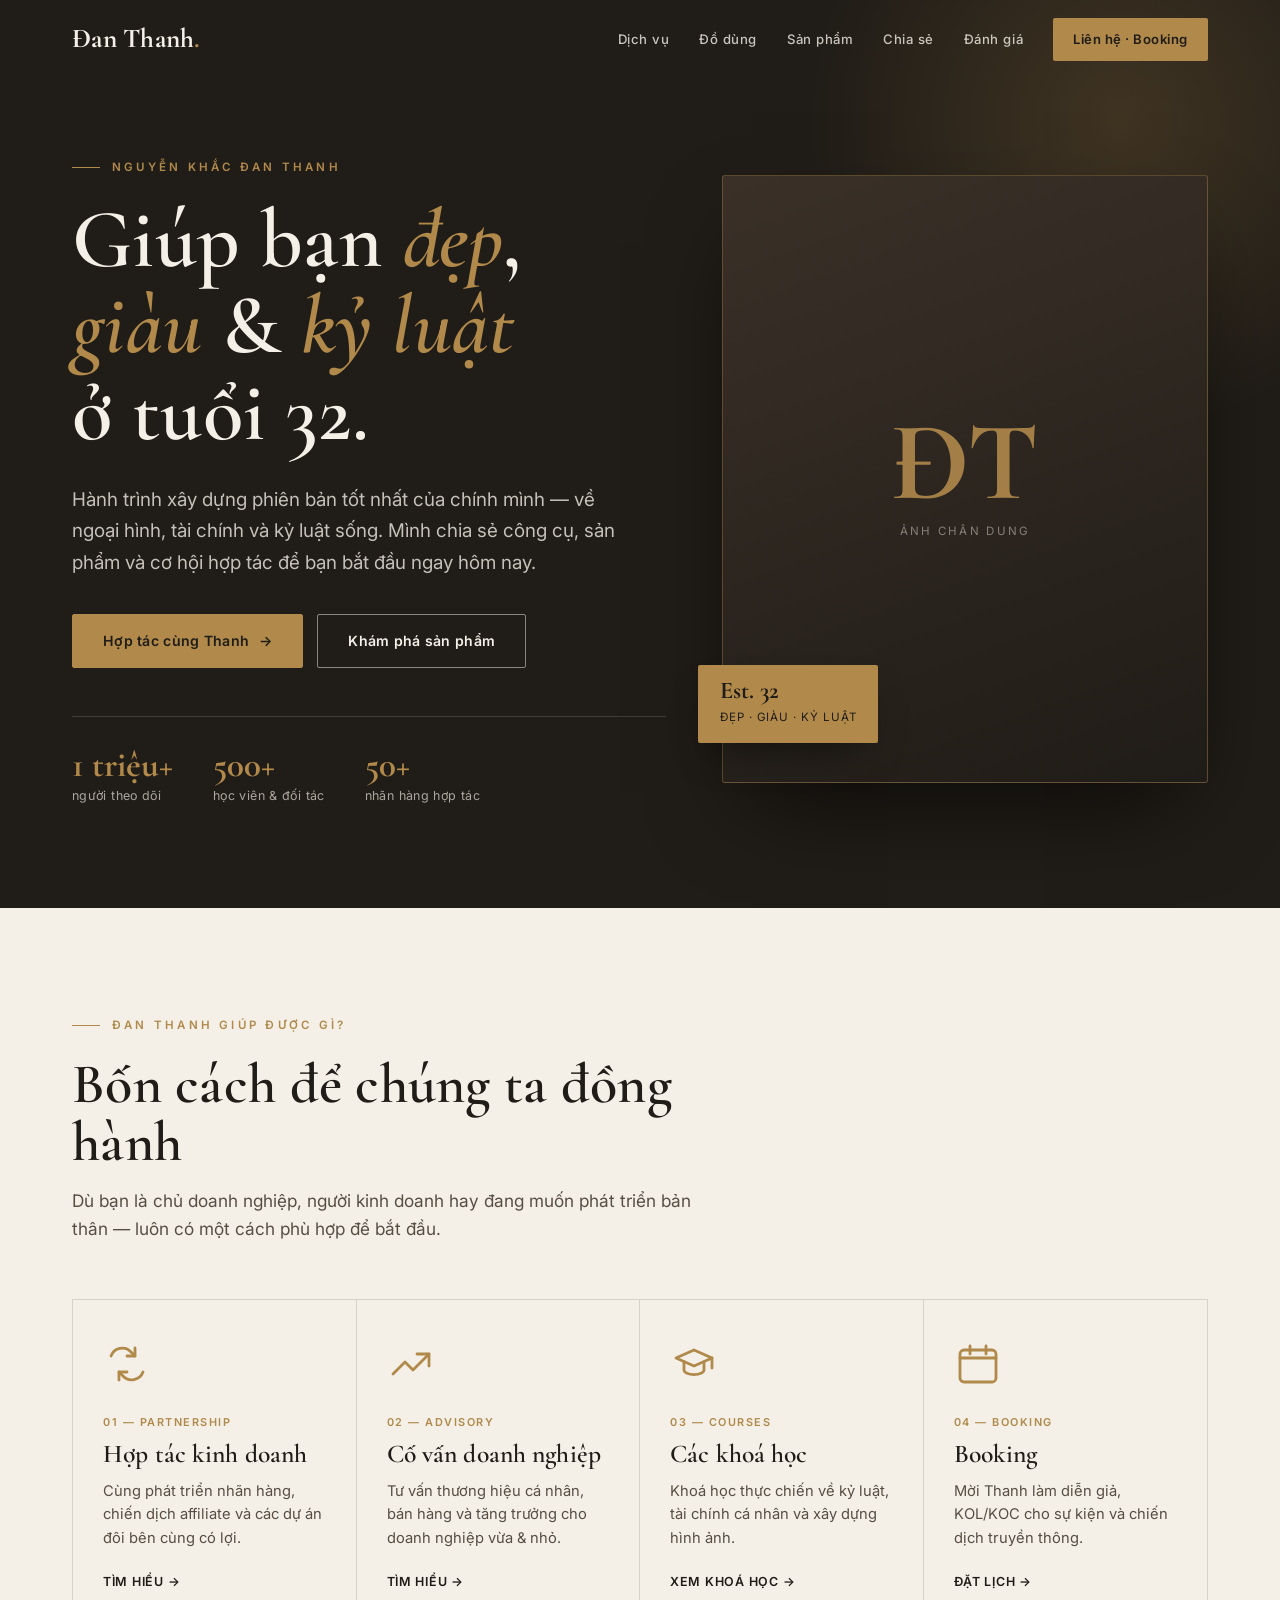
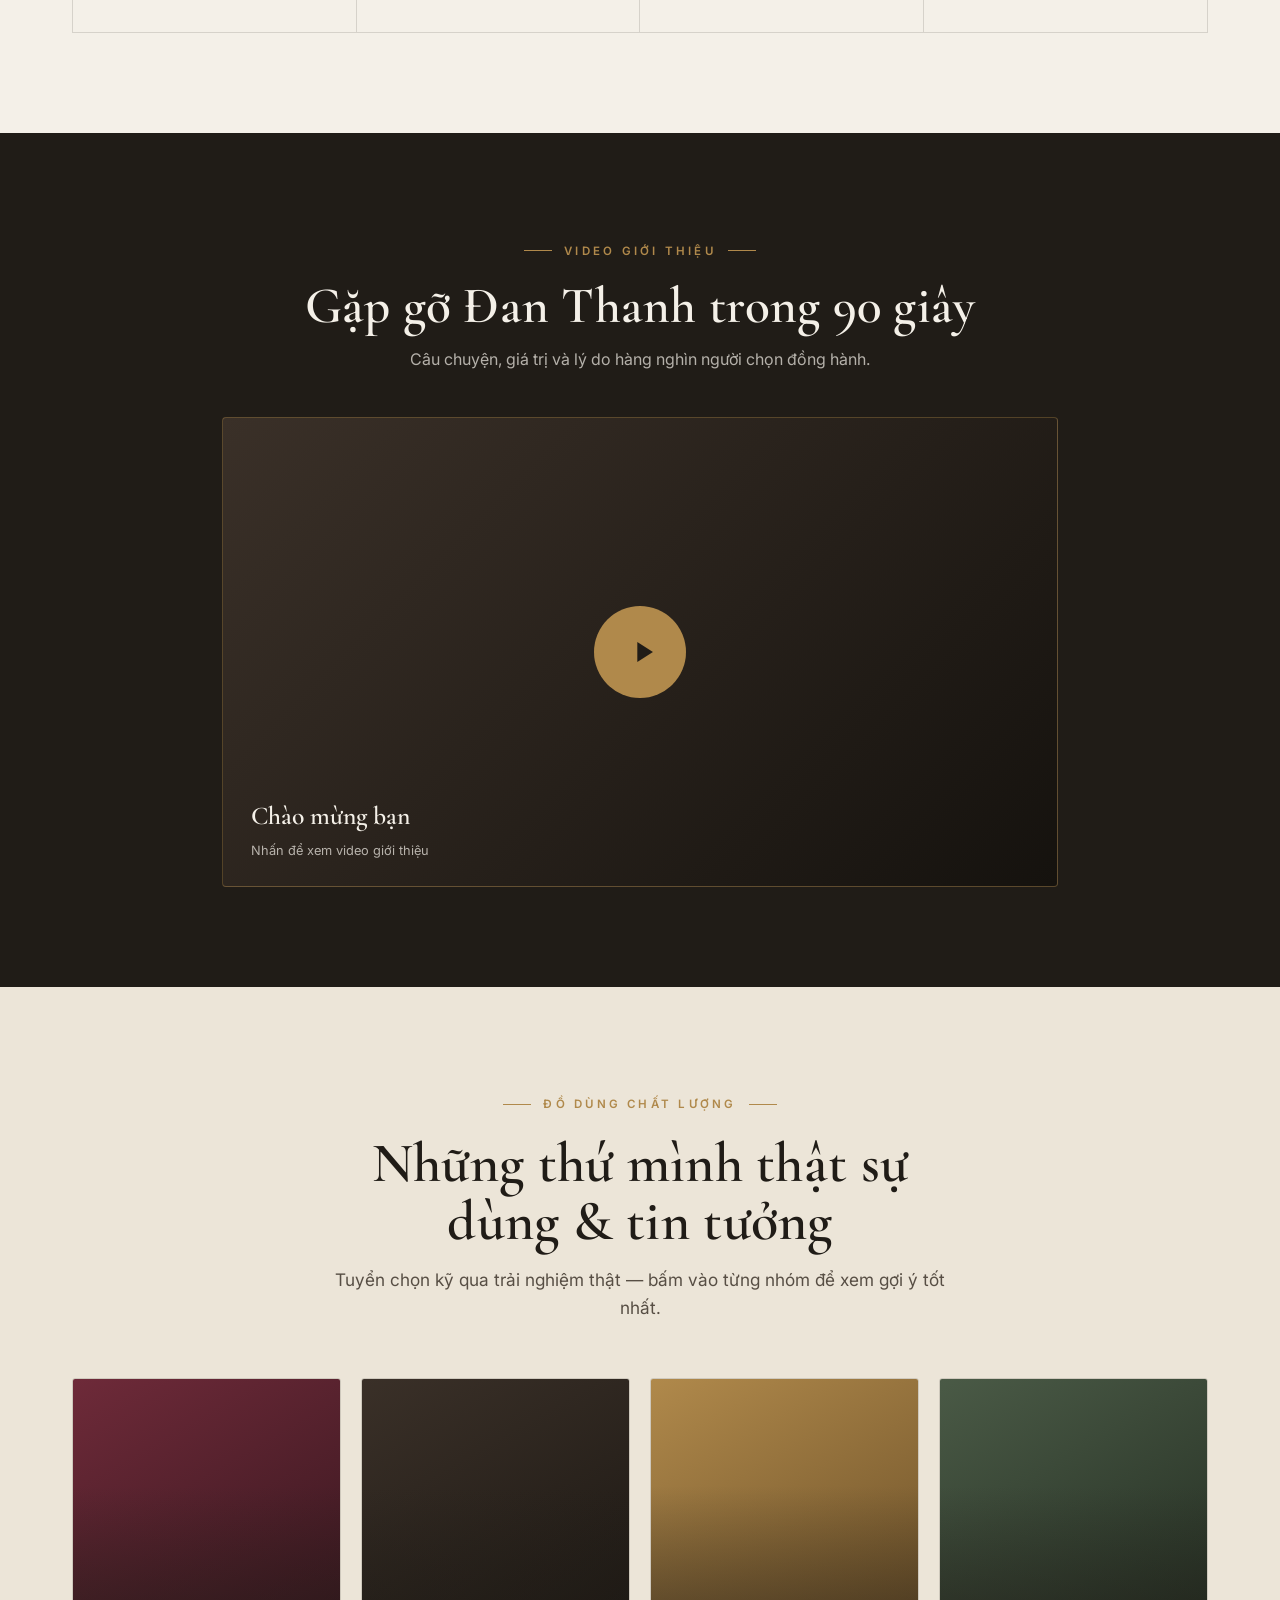
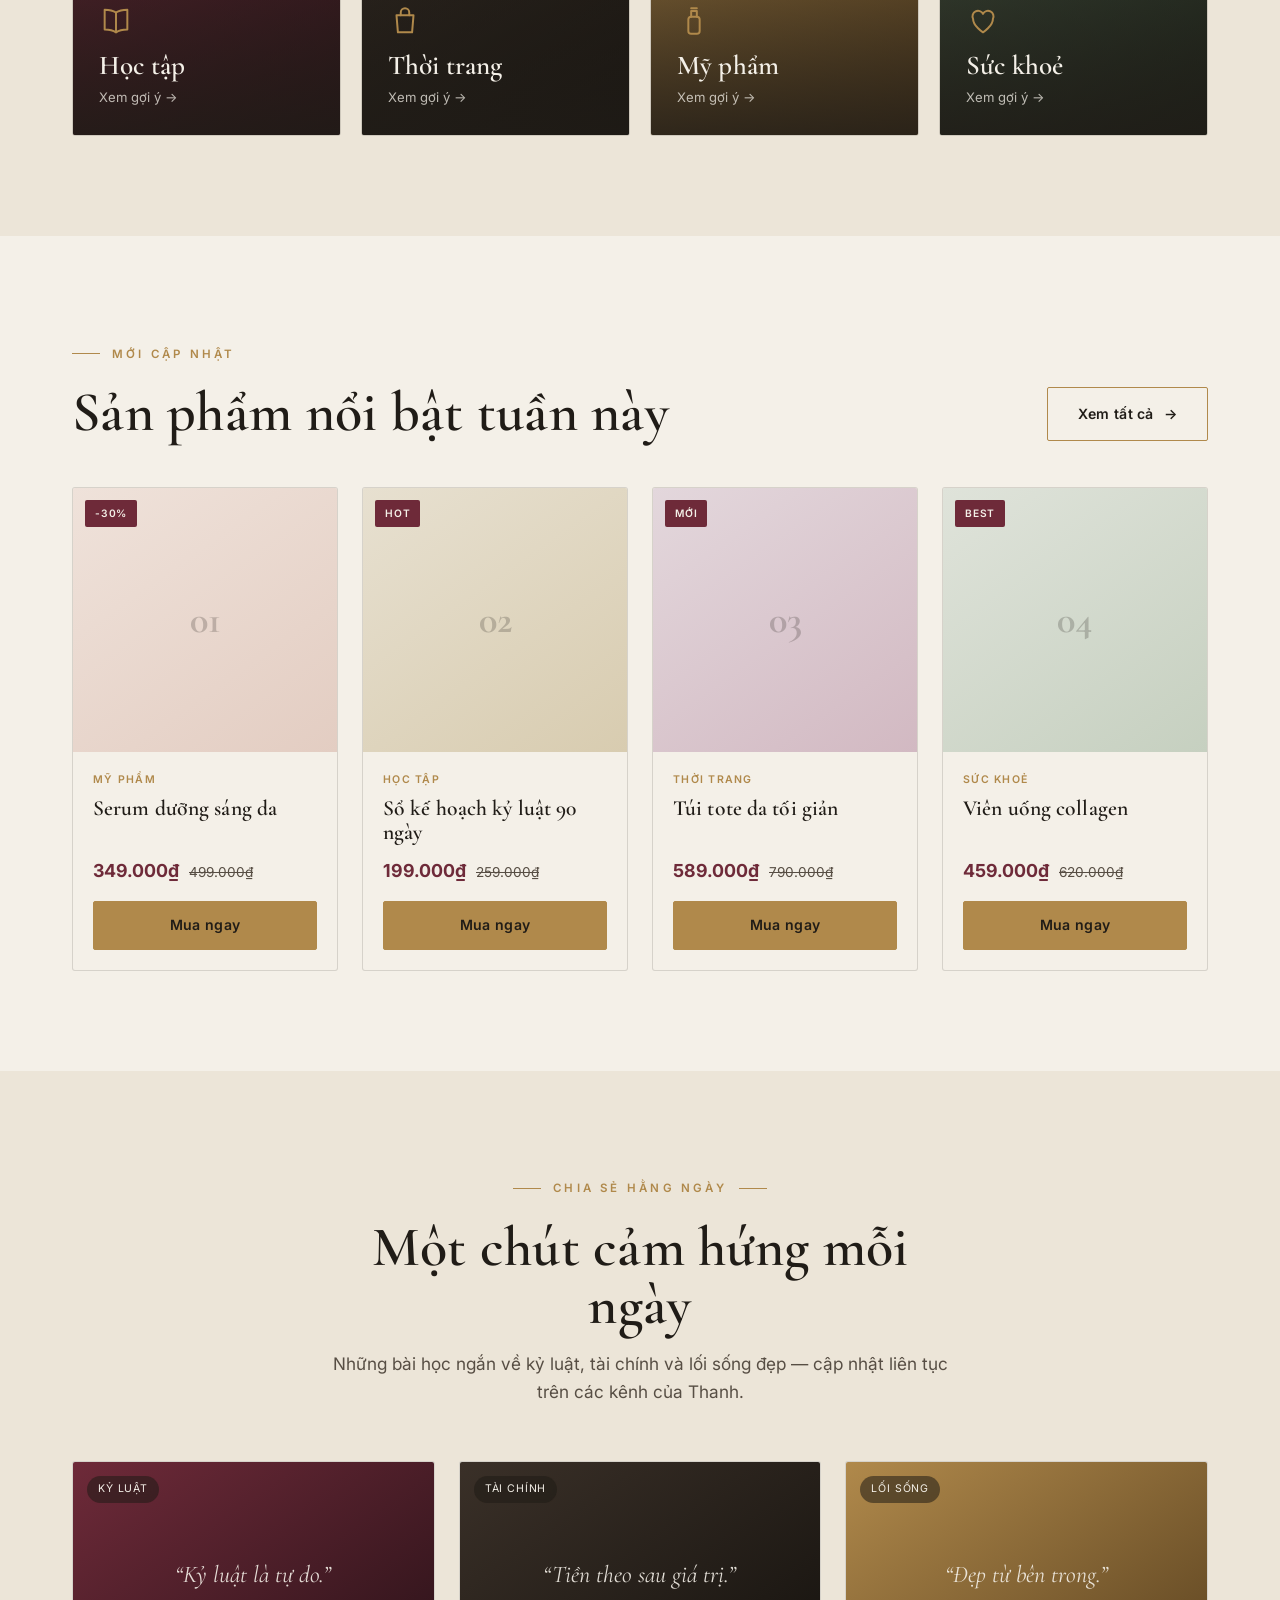
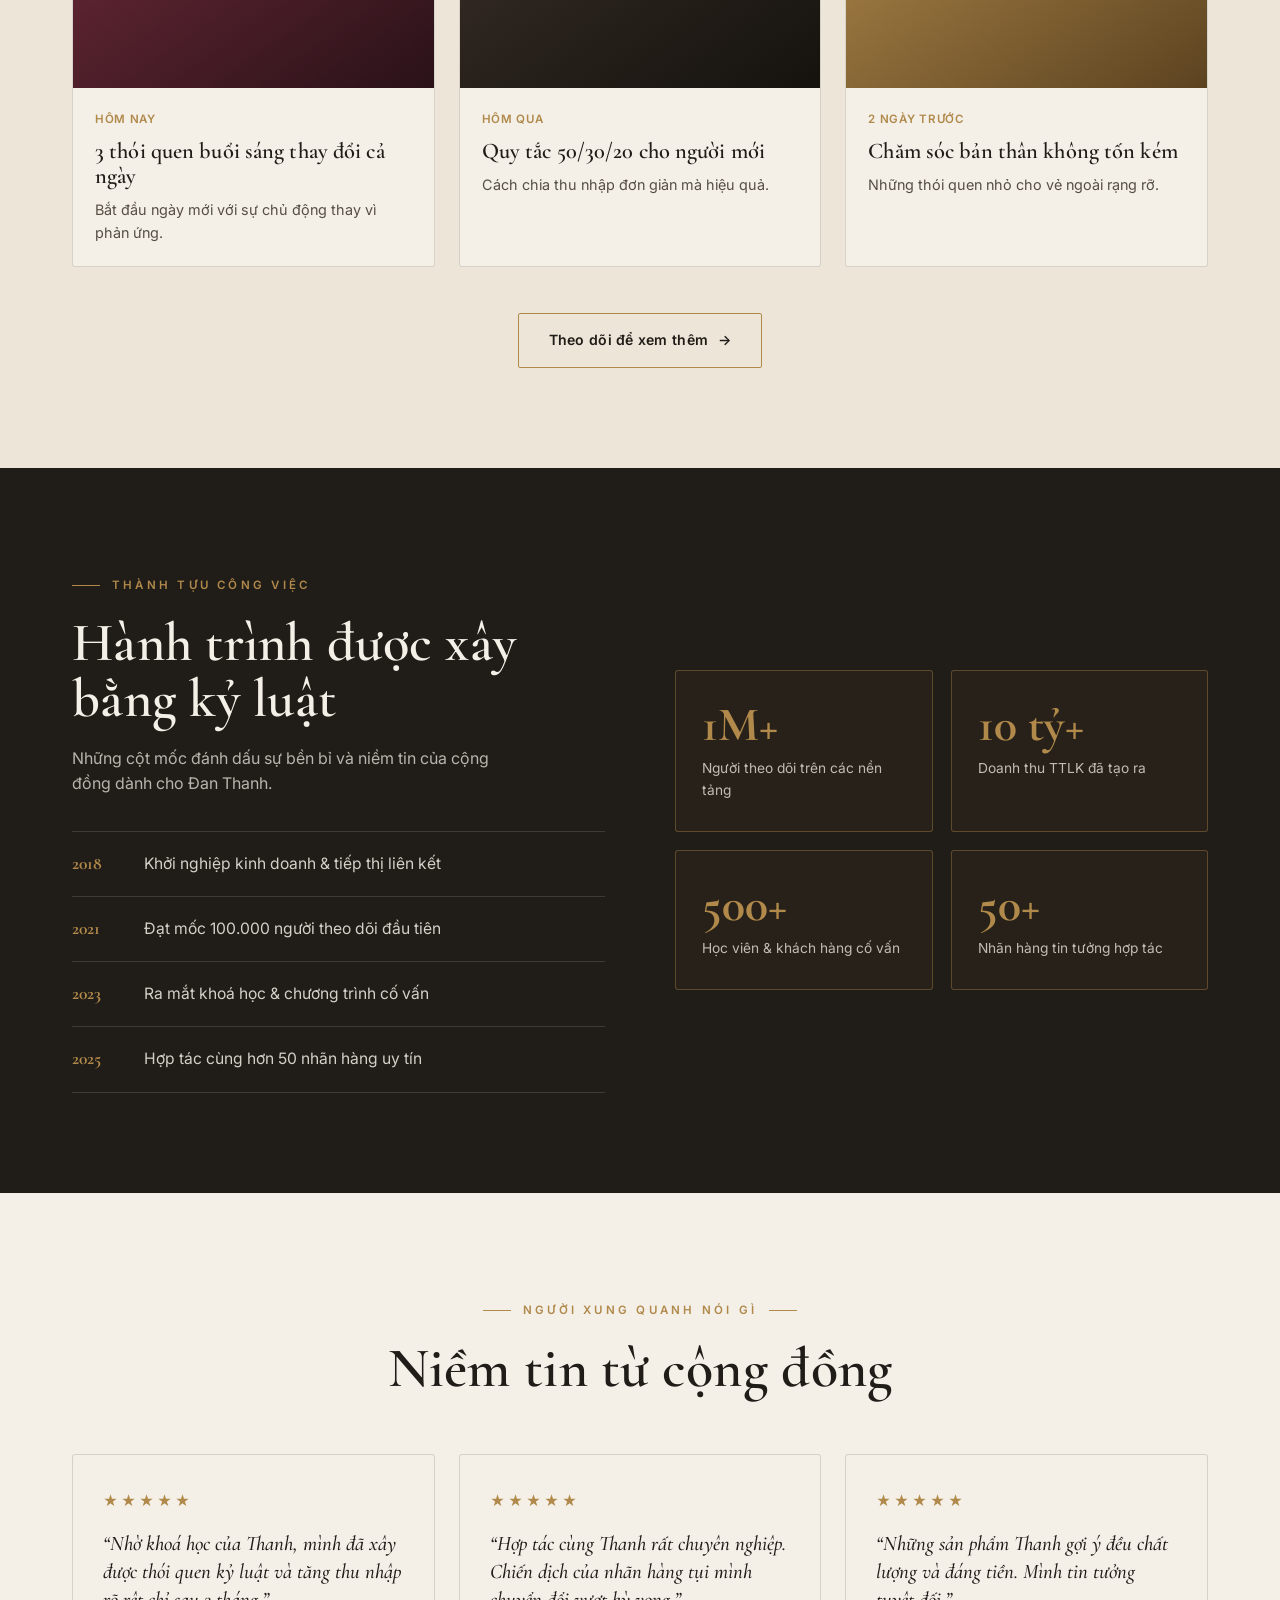
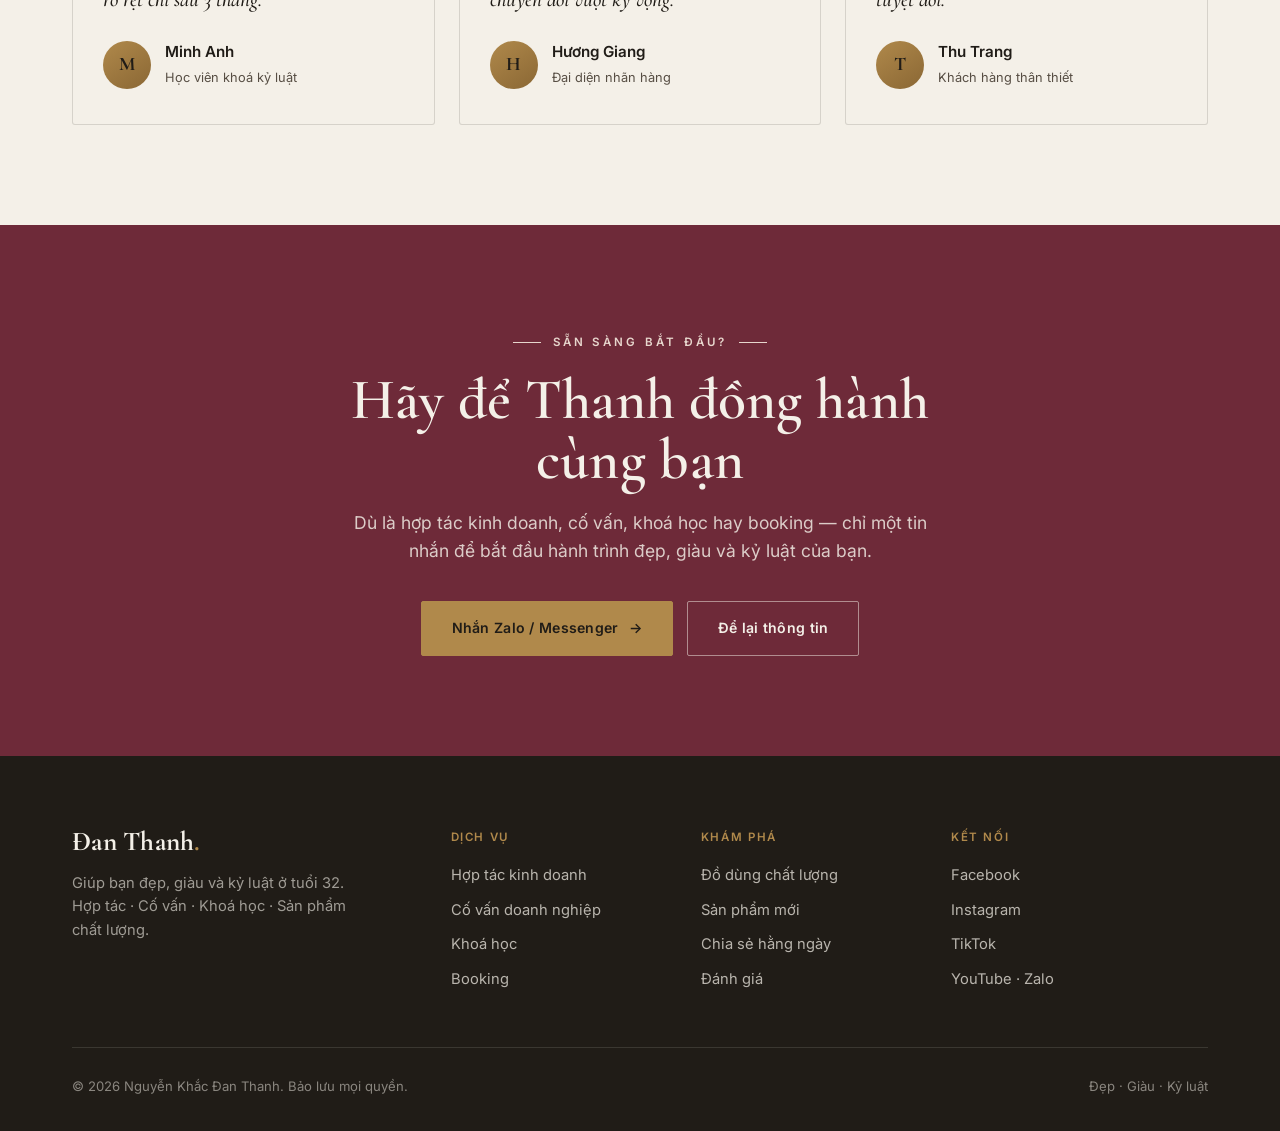
==== commit df9b684f: "Sửa tương phản header trên hero tối + menu mobile" ====
--- a/index.html
+++ b/index.html
@@ -59,15 +59,19 @@
 .site-header{position:fixed;top:0;left:0;right:0;z-index:70;transition:.35s;border-bottom:1px solid transparent}
 .site-header.scrolled{background:rgba(244,240,232,.92);backdrop-filter:blur(12px);border-bottom-color:var(--line)}
 .header-inner{display:flex;align-items:center;justify-content:space-between;height:78px}
-.logo{font-family:var(--disp);font-size:1.7rem;font-weight:700;letter-spacing:.01em;line-height:1}
+.logo{font-family:var(--disp);font-size:1.7rem;font-weight:700;letter-spacing:.01em;line-height:1;color:var(--cream);transition:color .35s}
 .logo b{color:var(--gold);font-weight:700}
+.site-header.scrolled .logo{color:var(--ink)}
 .nav{display:flex;gap:30px;align-items:center}
-.nav a{font-size:.82rem;font-weight:500;letter-spacing:.04em;color:var(--ink-2);position:relative;transition:.2s}
-.nav a:hover{color:var(--ink)}
-.nav .nav-cta{color:var(--ink);background:var(--gold);padding:11px 20px;border-radius:2px;font-weight:600}
+.nav a{font-size:.82rem;font-weight:500;letter-spacing:.04em;color:rgba(244,240,232,.8);position:relative;transition:.2s}
+.nav a:hover{color:var(--cream)}
+.site-header.scrolled .nav a{color:var(--ink-2)}
+.site-header.scrolled .nav a:hover{color:var(--ink)}
+.nav .nav-cta,.site-header.scrolled .nav .nav-cta{color:var(--ink);background:var(--gold);padding:11px 20px;border-radius:2px;font-weight:600}
 .nav .nav-cta:hover{background:var(--gold-deep);color:var(--cream)}
 .nav-toggle{display:none;flex-direction:column;gap:5px;background:none;border:none;cursor:pointer;z-index:80}
-.nav-toggle span{width:26px;height:1.8px;background:var(--ink);transition:.3s}
+.nav-toggle span{width:26px;height:1.8px;background:var(--cream);transition:.3s}
+.site-header.scrolled .nav-toggle span,.nav-toggle.open span{background:var(--ink)}
 
 /* hero */
 .hero{background:var(--ink);color:var(--cream);position:relative;overflow:hidden;padding:150px 0 100px}
@@ -257,7 +261,8 @@
   .container{padding:0 22px}
   .nav{position:fixed;inset:0;flex-direction:column;justify-content:center;gap:26px;background:var(--porcelain);transform:translateX(100%);transition:.35s}
   .nav.open{transform:none}
-  .nav a{font-size:1.05rem}
+  .nav a{font-size:1.05rem;color:var(--ink)}
+  .site-header .nav a:hover{color:var(--gold)}
   .nav-toggle{display:flex}
   .nav-toggle.open span:nth-child(1){transform:translateY(7px) rotate(45deg)}
   .nav-toggle.open span:nth-child(2){opacity:0}
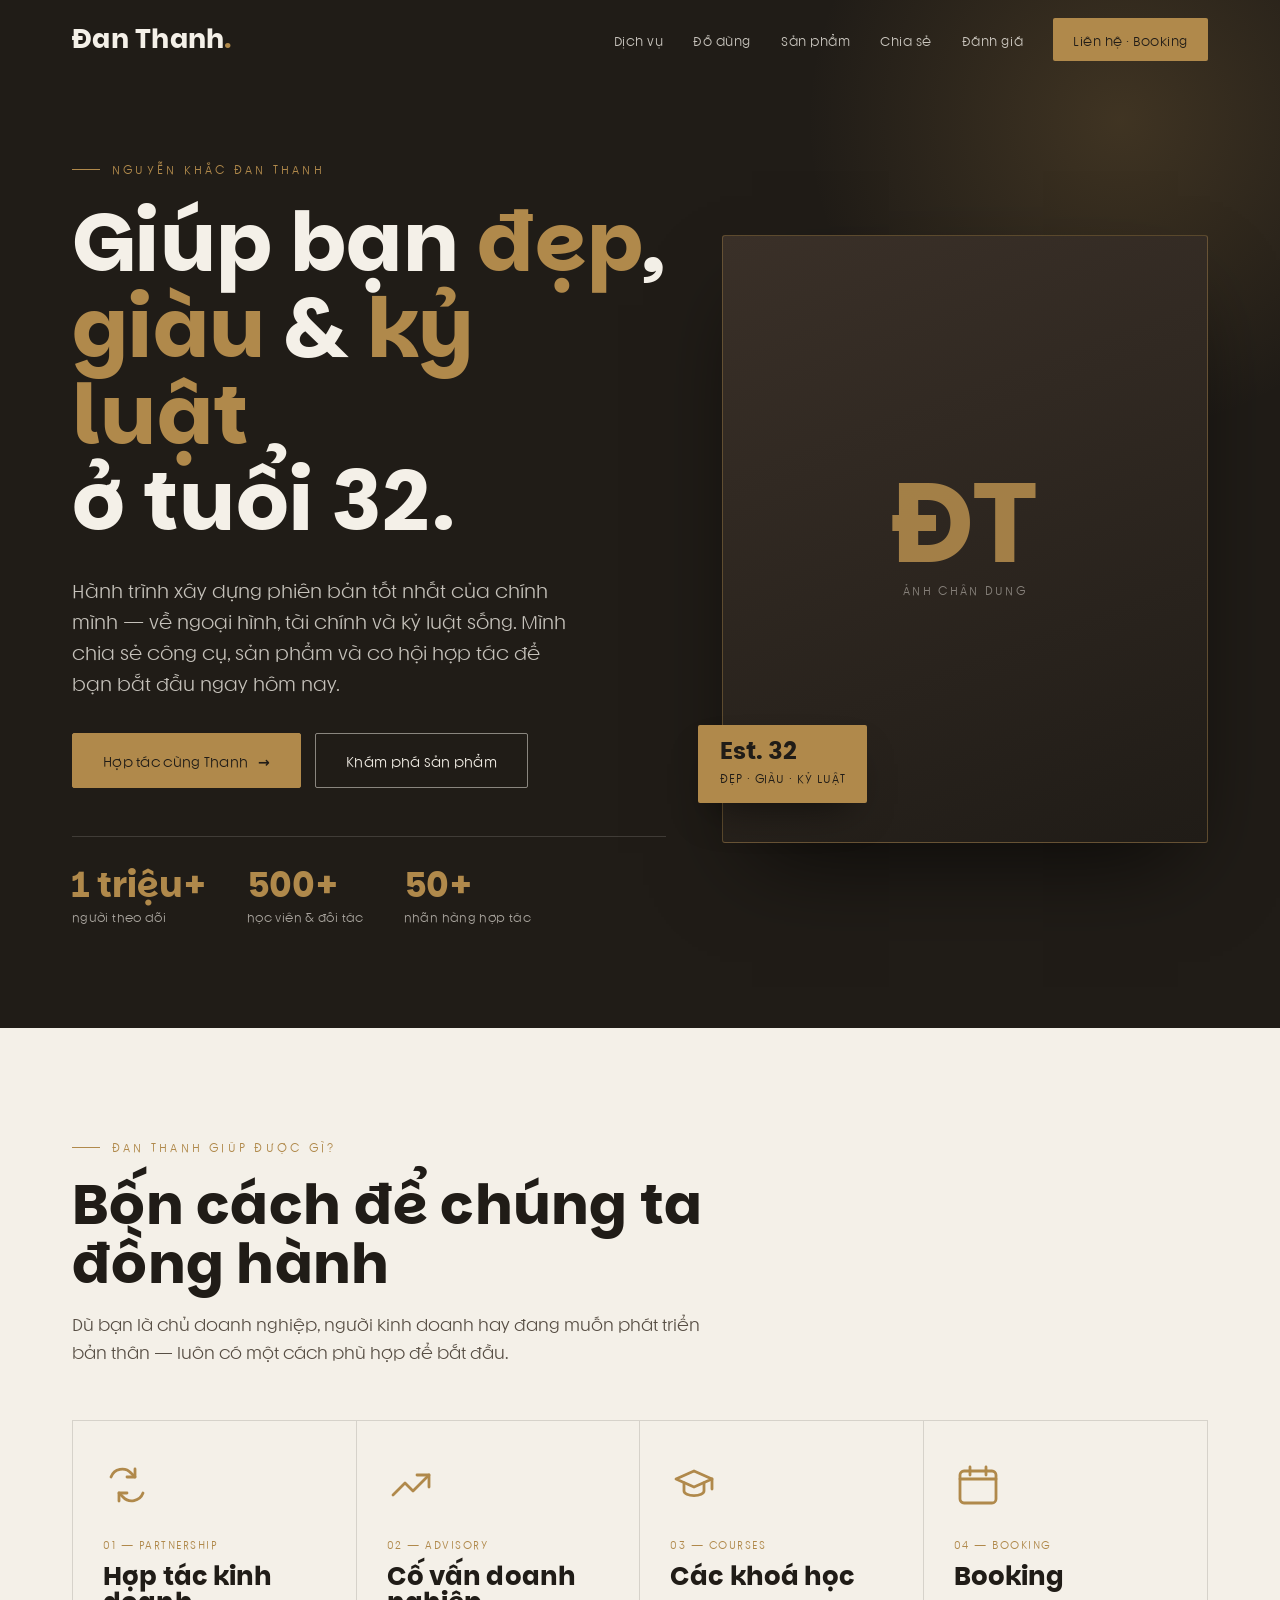
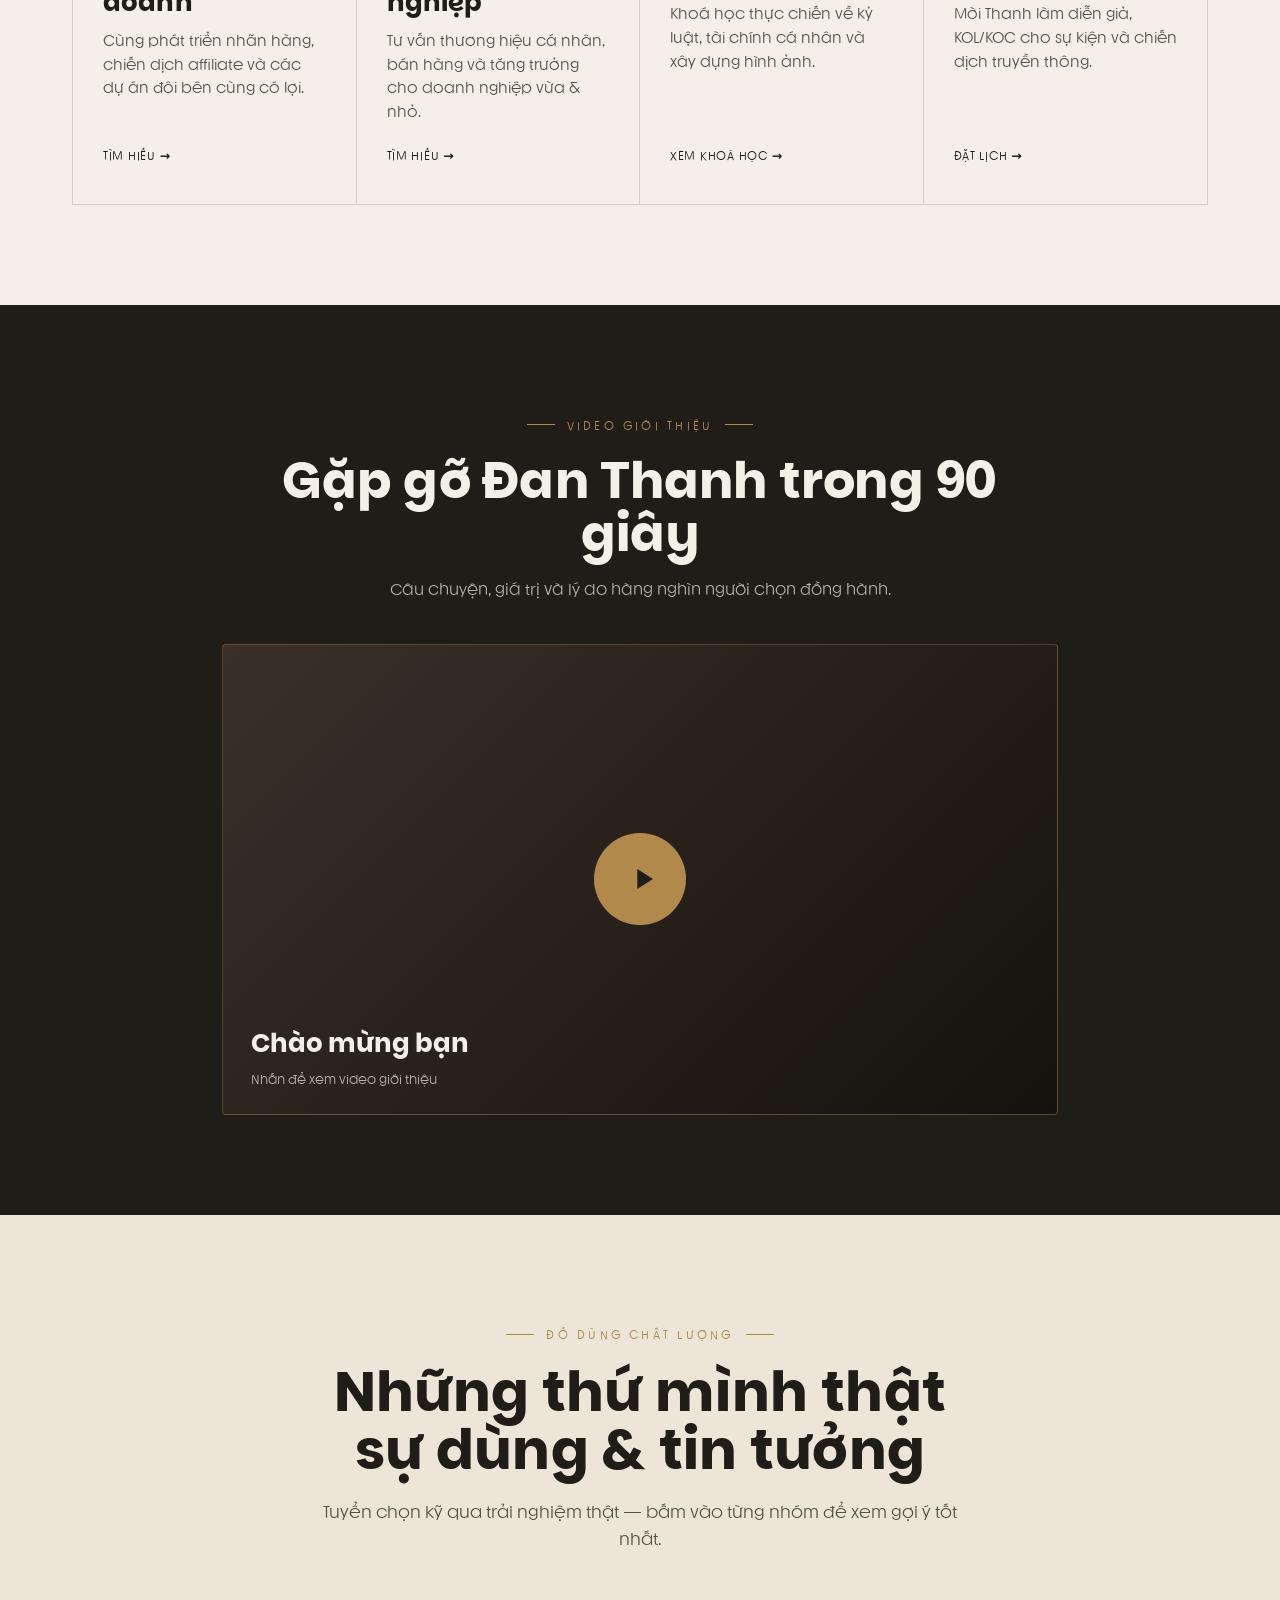
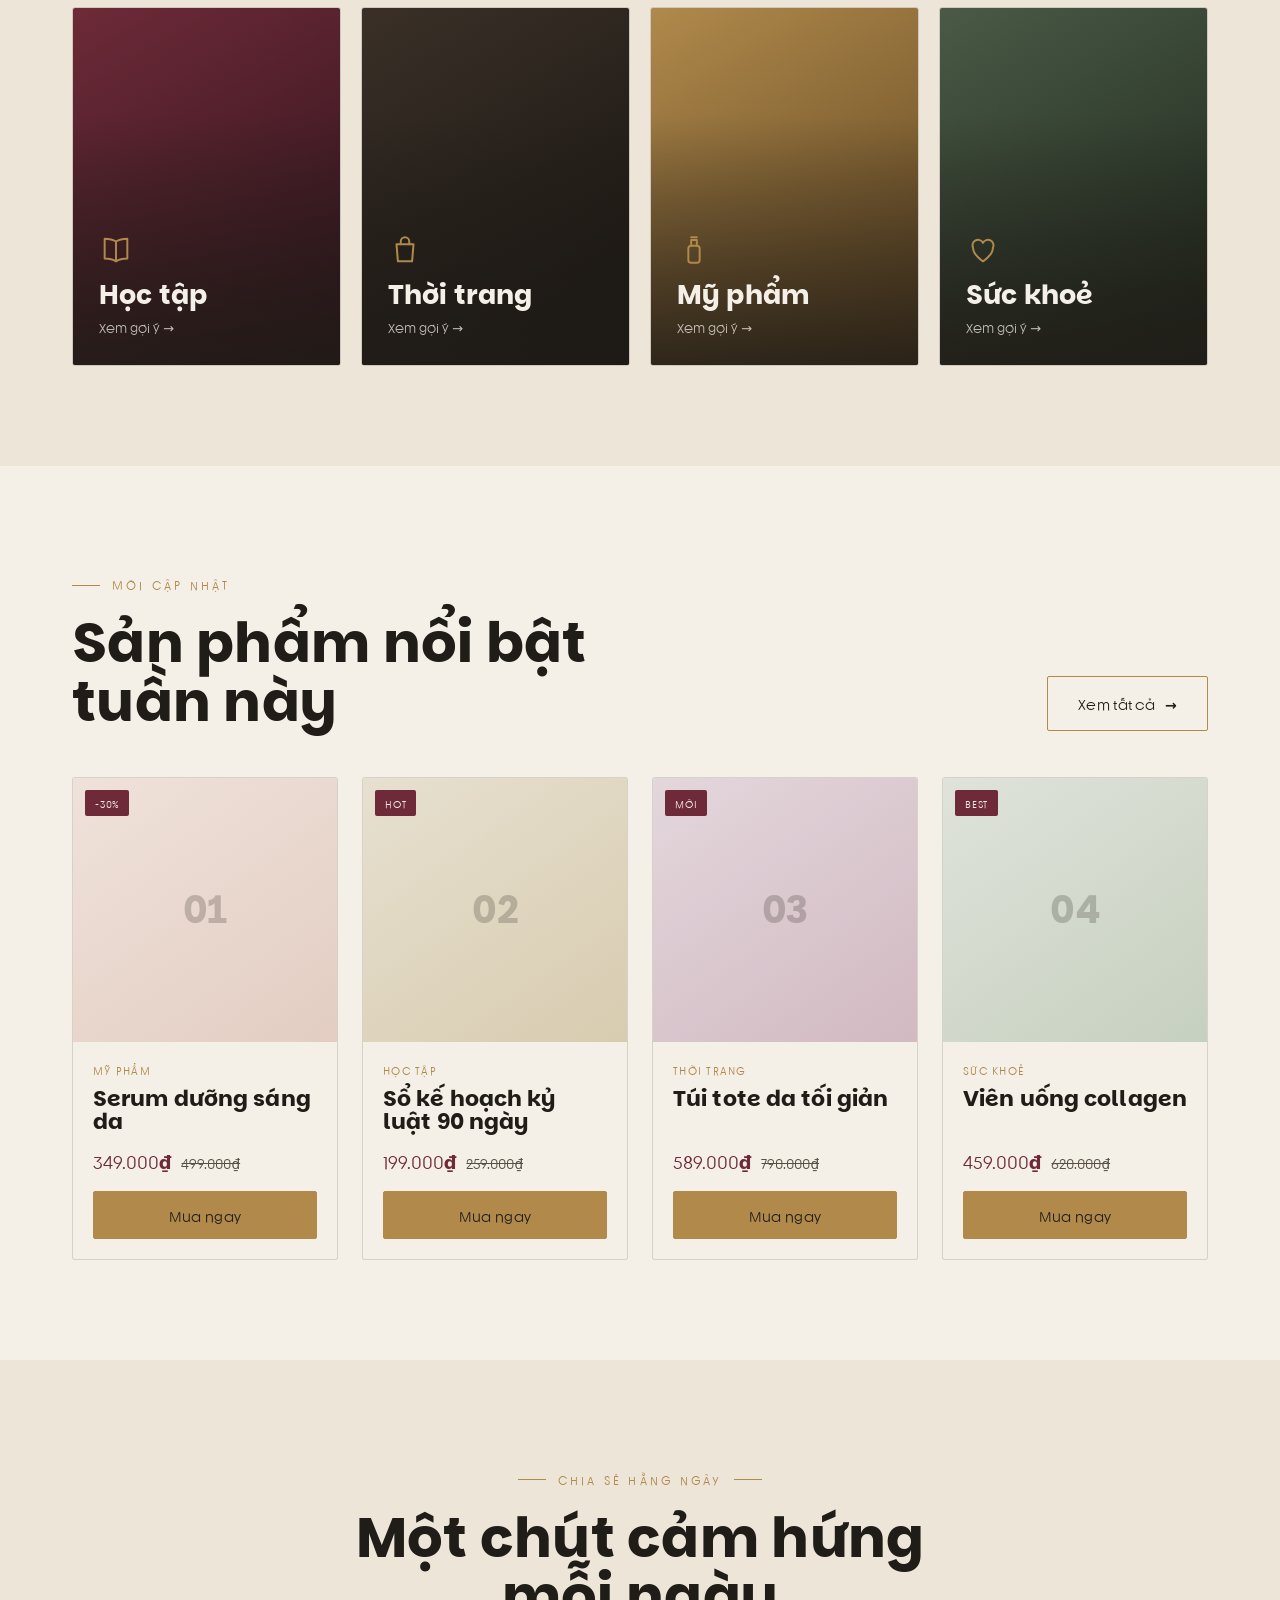
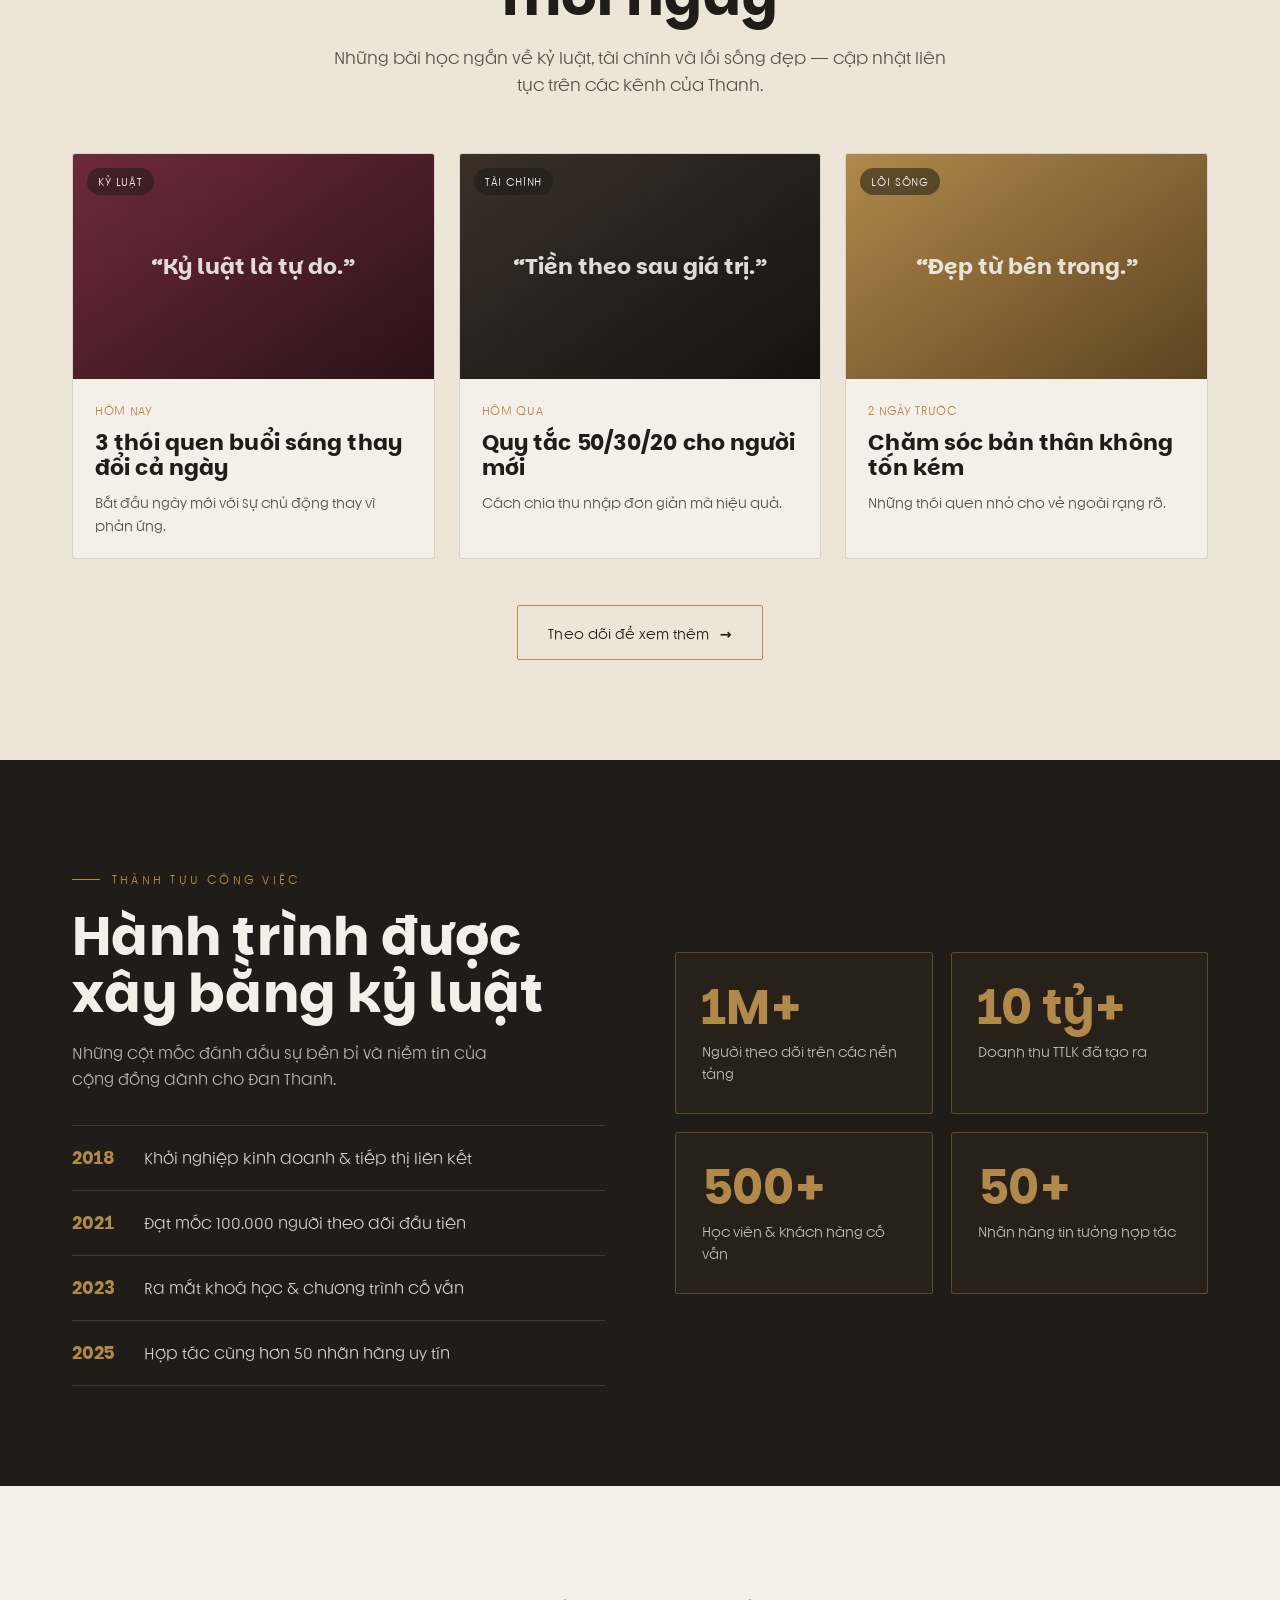
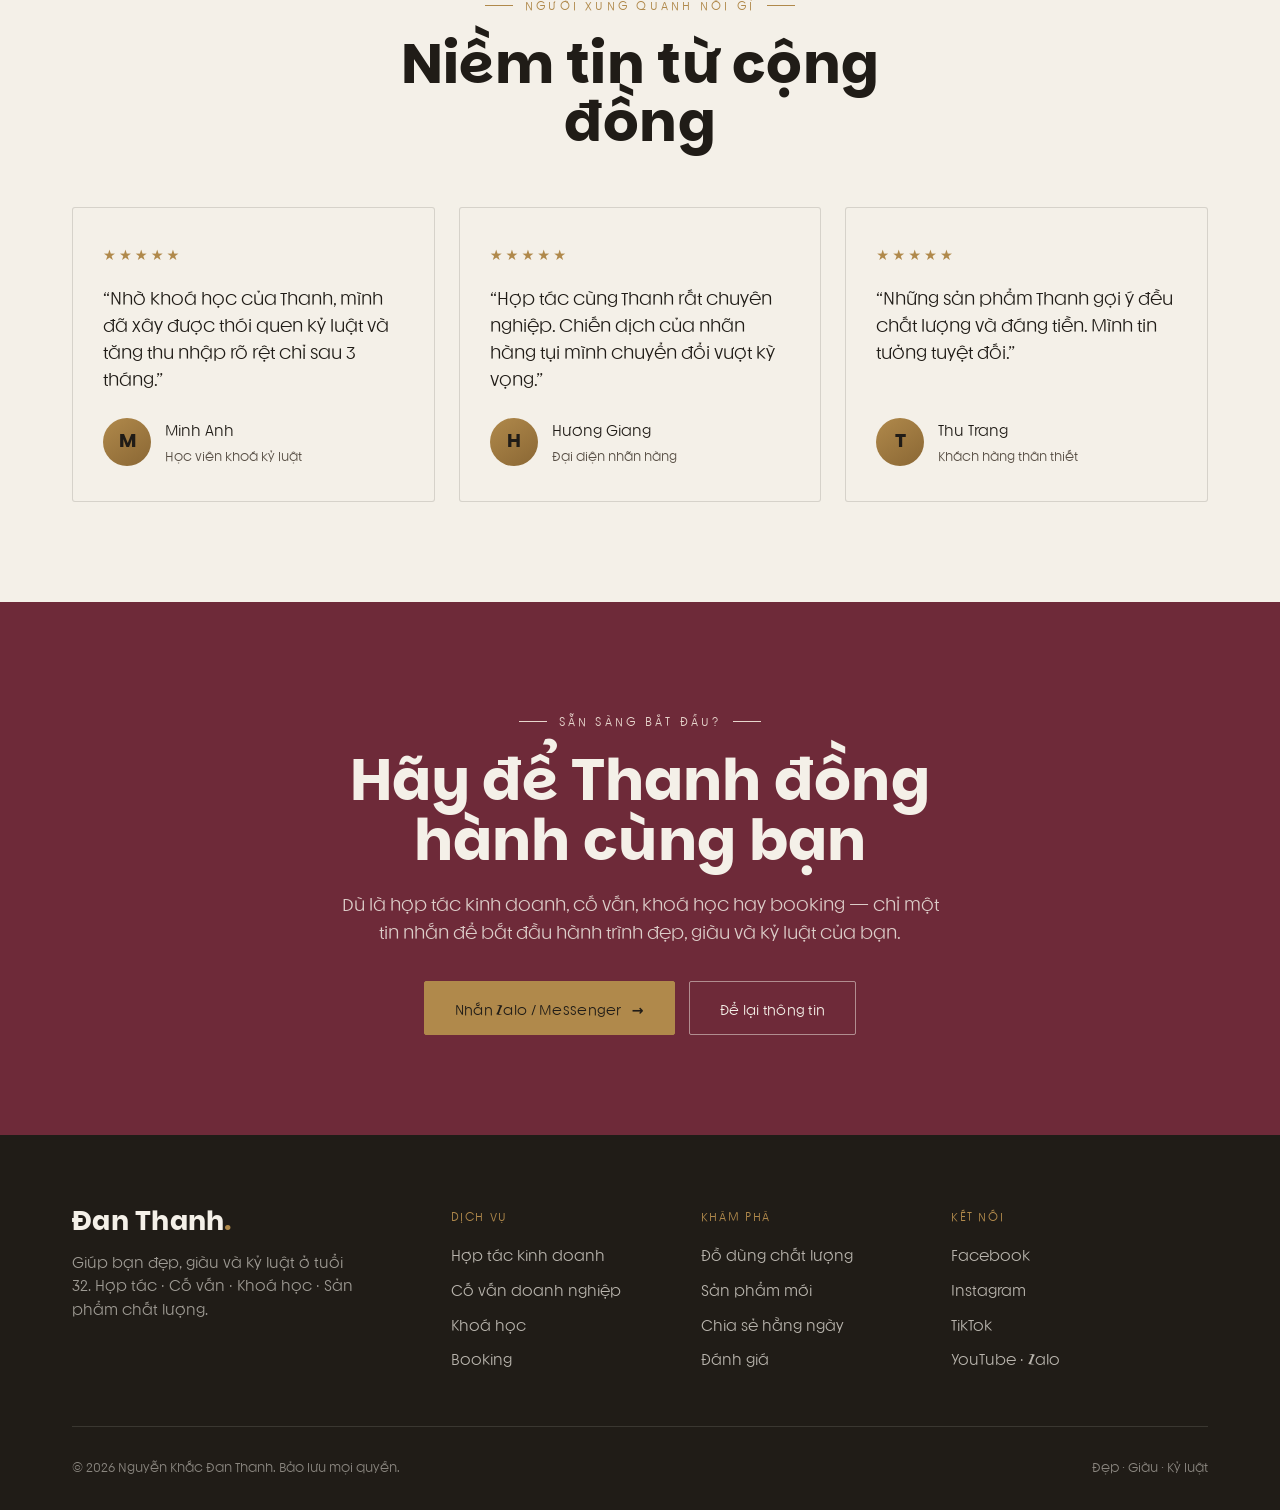
==== commit 7c6e40fa: "Đổi font Parkinsans/Youth, thêm trang chi tiết chuyển đổi cho mọi link, chuẩn bị ảnh hero" ====
--- a/index.html
+++ b/index.html
@@ -9,10 +9,9 @@
 <meta property="og:title" content="Nguyễn Khắc Đan Thanh — Đẹp · Giàu · Kỷ luật" />
 <meta property="og:description" content="Giúp bạn đẹp, giàu và kỷ luật ở tuổi 32." />
 <meta property="og:type" content="website" />
-<link rel="preconnect" href="https://fonts.googleapis.com" />
-<link rel="preconnect" href="https://fonts.gstatic.com" crossorigin />
-<link href="https://fonts.googleapis.com/css2?family=Cormorant+Garamond:ital,wght@0,500;0,600;0,700;1,500;1,600&family=Inter:wght@400;500;600;700&display=swap" rel="stylesheet" />
 <style>
+@font-face{font-family:"Parkinsans";src:url("fonts/Parkinsans-Bold.ttf") format("truetype");font-weight:400 800;font-display:swap}
+@font-face{font-family:"Youth";src:url("fonts/Youth-Regular.ttf") format("truetype");font-weight:400 600;font-display:swap}
 :root{
   --porcelain:#f4f0e8;
   --porcelain-2:#ece5d8;
@@ -26,8 +25,8 @@
   --line:rgba(32,28,23,.14);
   --line-gold:rgba(176,137,75,.4);
   --max:1200px;
-  --disp:"Cormorant Garamond",Georgia,serif;
-  --body:"Inter",system-ui,sans-serif;
+  --disp:"Parkinsans","Inter",system-ui,sans-serif;
+  --body:"Youth","Inter",system-ui,sans-serif;
 }
 *{margin:0;padding:0;box-sizing:border-box}
 html{scroll-behavior:smooth}
@@ -79,7 +78,7 @@
 .hero-grid{display:grid;grid-template-columns:1.1fr .9fr;gap:56px;align-items:center;position:relative;z-index:2}
 .hero .eyebrow{color:var(--gold)}
 .hero h1{font-size:clamp(2.9rem,6.5vw,5.3rem);font-weight:600}
-.hero h1 .w{color:var(--gold);font-style:italic}
+.hero h1 .w{color:var(--gold)}
 .hero .lead{font-size:1.18rem;color:rgba(244,240,232,.78);max-width:46ch;margin:28px 0 36px;font-family:var(--body);line-height:1.65}
 .hero-actions{display:flex;gap:14px;flex-wrap:wrap}
 .hero-stats{display:flex;gap:40px;margin-top:48px;padding-top:30px;border-top:1px solid rgba(244,240,232,.15)}
@@ -88,7 +87,8 @@
 .hero-portrait{position:relative}
 .portrait-frame{aspect-ratio:4/5;border:1px solid var(--line-gold);border-radius:3px;overflow:hidden;position:relative;
   background:linear-gradient(160deg,#3a3028,#201c17);box-shadow:0 40px 90px -30px rgba(0,0,0,.7)}
-.portrait-frame .ph{position:absolute;inset:0;display:flex;flex-direction:column;align-items:center;justify-content:center;gap:14px;color:rgba(176,137,75,.9)}
+.hero-photo{position:absolute;inset:0;width:100%;height:100%;object-fit:cover;object-position:50% 20%;z-index:2}
+.portrait-frame .ph{position:absolute;inset:0;display:flex;flex-direction:column;align-items:center;justify-content:center;gap:14px;color:rgba(176,137,75,.9);z-index:1}
 .portrait-frame .ph .mono{font-family:var(--disp);font-size:7rem;font-weight:700;line-height:.8}
 .portrait-frame .ph small{font-size:.72rem;letter-spacing:.2em;text-transform:uppercase;color:rgba(244,240,232,.45)}
 .portrait-tag{position:absolute;left:-24px;bottom:40px;background:var(--gold);color:var(--ink);padding:14px 22px;border-radius:2px;box-shadow:0 20px 40px -18px rgba(0,0,0,.6)}
@@ -182,7 +182,7 @@
 .post:nth-child(2) .cover{background:linear-gradient(145deg,#3a3028,#15120e)}
 .post:nth-child(3) .cover{background:linear-gradient(145deg,#b0894b,#5c4320)}
 .post .cover .pill{position:absolute;top:14px;left:14px;background:rgba(32,28,23,.55);backdrop-filter:blur(4px);color:var(--cream);font-size:.66rem;letter-spacing:.08em;text-transform:uppercase;padding:5px 11px;border-radius:999px}
-.post .cover .q{font-family:var(--disp);font-style:italic;font-size:1.5rem;padding:0 28px;text-align:center;line-height:1.2}
+.post .cover .q{font-family:var(--disp);font-size:1.4rem;padding:0 28px;text-align:center;line-height:1.15}
 .post .body{padding:22px}
 .post .date{font-size:.72rem;letter-spacing:.06em;text-transform:uppercase;color:var(--gold);font-weight:600;margin-bottom:10px}
 .post h3{font-family:var(--disp);font-size:1.4rem;font-weight:600;line-height:1.12;margin-bottom:10px}
@@ -211,7 +211,7 @@
 .tcard{border:1px solid var(--line);border-radius:3px;padding:34px 30px;background:var(--porcelain);display:flex;flex-direction:column;transition:.3s}
 .tcard:hover{border-color:var(--line-gold);box-shadow:0 20px 44px -26px rgba(32,28,23,.26)}
 .tcard .stars{color:var(--gold);letter-spacing:3px;margin-bottom:18px;font-size:.9rem}
-.tcard .quote{font-family:var(--disp);font-size:1.3rem;font-weight:500;font-style:italic;line-height:1.35;color:var(--ink);margin-bottom:26px;flex:1}
+.tcard .quote{font-family:var(--body);font-size:1.12rem;font-weight:400;line-height:1.5;color:var(--ink);margin-bottom:26px;flex:1}
 .tcard .who{display:flex;align-items:center;gap:14px}
 .tcard .av{width:48px;height:48px;border-radius:50%;background:linear-gradient(145deg,var(--gold),var(--gold-deep));display:flex;align-items:center;justify-content:center;font-family:var(--disp);font-weight:700;color:var(--ink);font-size:1.2rem}
 .tcard .who b{font-size:.95rem;font-weight:600;display:block}
@@ -300,7 +300,7 @@
       <h1>Giúp bạn <span class="w">đẹp</span>,<br><span class="w">giàu</span> &amp; <span class="w">kỷ luật</span><br>ở tuổi 32.</h1>
       <p class="lead">Hành trình xây dựng phiên bản tốt nhất của chính mình — về ngoại hình, tài chính và kỷ luật sống. Mình chia sẻ công cụ, sản phẩm và cơ hội hợp tác để bạn bắt đầu ngay hôm nay.</p>
       <div class="hero-actions">
-        <a href="#cta" class="btn btn-gold">Hợp tác cùng Thanh <span class="arw">→</span></a>
+        <a href="detail.html?item=hop-tac" class="btn btn-gold">Hợp tác cùng Thanh <span class="arw">→</span></a>
         <a href="#products" class="btn btn-line on-dark">Khám phá sản phẩm</a>
       </div>
       <div class="hero-stats">
@@ -311,6 +311,7 @@
     </div>
     <div class="hero-portrait reveal">
       <div class="portrait-frame">
+        <img class="hero-photo" src="images/hero.jpg" alt="Nguyễn Khắc Đan Thanh" onerror="this.remove()" />
         <div class="ph"><span class="mono">ĐT</span><small>Ảnh chân dung</small></div>
       </div>
       <div class="portrait-tag"><b>Est. 32</b><span>Đẹp · Giàu · Kỷ luật</span></div>
@@ -327,28 +328,28 @@
       <p class="sub">Dù bạn là chủ doanh nghiệp, người kinh doanh hay đang muốn phát triển bản thân — luôn có một cách phù hợp để bắt đầu.</p>
     </div>
     <div class="svc-grid reveal">
-      <a href="#cta" class="svc">
+      <a href="detail.html?item=hop-tac" class="svc">
         <div class="ico"><svg viewBox="0 0 24 24"><path d="M4 8a6 6 0 0 1 10-2l2 2"/><polyline points="16 4 16 8 12 8"/><path d="M20 16a6 6 0 0 1-10 2l-2-2"/><polyline points="8 20 8 16 12 16"/></svg></div>
         <div class="n">01 — Partnership</div>
         <h3>Hợp tác kinh doanh</h3>
         <p>Cùng phát triển nhãn hàng, chiến dịch affiliate và các dự án đôi bên cùng có lợi.</p>
         <span class="go">Tìm hiểu →</span>
       </a>
-      <a href="#cta" class="svc">
+      <a href="detail.html?item=co-van" class="svc">
         <div class="ico"><svg viewBox="0 0 24 24"><polyline points="3 17 9 11 13 15 21 7"/><polyline points="15 7 21 7 21 13"/></svg></div>
         <div class="n">02 — Advisory</div>
         <h3>Cố vấn doanh nghiệp</h3>
         <p>Tư vấn thương hiệu cá nhân, bán hàng và tăng trưởng cho doanh nghiệp vừa &amp; nhỏ.</p>
         <span class="go">Tìm hiểu →</span>
       </a>
-      <a href="#cta" class="svc">
+      <a href="detail.html?item=khoa-hoc" class="svc">
         <div class="ico"><svg viewBox="0 0 24 24"><path d="M3 9l9-4 9 4-9 4-9-4z"/><path d="M7 11v4c0 1.3 2.2 2.3 5 2.3s5-1 5-2.3v-4"/><path d="M21 9v5"/></svg></div>
         <div class="n">03 — Courses</div>
         <h3>Các khoá học</h3>
         <p>Khoá học thực chiến về kỷ luật, tài chính cá nhân và xây dựng hình ảnh.</p>
         <span class="go">Xem khoá học →</span>
       </a>
-      <a href="#cta" class="svc">
+      <a href="detail.html?item=booking" class="svc">
         <div class="ico"><svg viewBox="0 0 24 24"><rect x="3" y="5" width="18" height="16" rx="2"/><path d="M3 9h18M8 3v4M16 3v4"/></svg></div>
         <div class="n">04 — Booking</div>
         <h3>Booking</h3>
@@ -383,28 +384,28 @@
       <p class="sub">Tuyển chọn kỹ qua trải nghiệm thật — bấm vào từng nhóm để xem gợi ý tốt nhất.</p>
     </div>
     <div class="cats-grid reveal">
-      <a href="#products" class="cat">
+      <a href="detail.html?item=hoc-tap" class="cat">
         <div class="bg"></div>
         <div class="inner">
           <div class="ico"><svg viewBox="0 0 24 24"><path d="M12 6c-2-1.4-5-2-8-2v14c3 0 6 .6 8 2 2-1.4 5-2 8-2V4c-3 0-6 .6-8 2z"/><path d="M12 6v14"/></svg></div>
           <h3>Học tập</h3><span>Xem gợi ý →</span>
         </div>
       </a>
-      <a href="#products" class="cat">
+      <a href="detail.html?item=thoi-trang" class="cat">
         <div class="bg"></div>
         <div class="inner">
           <div class="ico"><svg viewBox="0 0 24 24"><path d="M6 8h12l-1 12H7L6 8z"/><path d="M9 8V6a3 3 0 0 1 6 0v2"/></svg></div>
           <h3>Thời trang</h3><span>Xem gợi ý →</span>
         </div>
       </a>
-      <a href="#products" class="cat">
+      <a href="detail.html?item=my-pham" class="cat">
         <div class="bg"></div>
         <div class="inner">
           <div class="ico"><svg viewBox="0 0 24 24"><rect x="8" y="9" width="8" height="12" rx="2"/><path d="M10 9V5h4v4M10 3h4"/></svg></div>
           <h3>Mỹ phẩm</h3><span>Xem gợi ý →</span>
         </div>
       </a>
-      <a href="#products" class="cat">
+      <a href="detail.html?item=suc-khoe" class="cat">
         <div class="bg"></div>
         <div class="inner">
           <div class="ico"><svg viewBox="0 0 24 24"><path d="M12 20s-7-4.5-7-9.5A3.5 3.5 0 0 1 12 7a3.5 3.5 0 0 1 7 3.5C19 15.5 12 20 12 20z"/></svg></div>
@@ -423,7 +424,7 @@
         <div class="eyebrow">Mới cập nhật</div>
         <h2>Sản phẩm nổi bật tuần này</h2>
       </div>
-      <a href="#" class="btn btn-line">Xem tất cả <span class="arw">→</span></a>
+      <a href="detail.html?item=san-pham" class="btn btn-line">Xem tất cả <span class="arw">→</span></a>
     </div>
     <div class="prod-grid reveal">
       <article class="prod">
@@ -432,7 +433,7 @@
           <div class="cat-lbl">Mỹ phẩm</div>
           <h3>Serum dưỡng sáng da</h3>
           <div class="price"><b>349.000₫</b><s>499.000₫</s></div>
-          <a href="#" class="btn btn-gold buy">Mua ngay</a>
+          <a href="detail.html?item=sp-serum" class="btn btn-gold buy">Mua ngay</a>
         </div>
       </article>
       <article class="prod">
@@ -441,7 +442,7 @@
           <div class="cat-lbl">Học tập</div>
           <h3>Sổ kế hoạch kỷ luật 90 ngày</h3>
           <div class="price"><b>199.000₫</b><s>259.000₫</s></div>
-          <a href="#" class="btn btn-gold buy">Mua ngay</a>
+          <a href="detail.html?item=sp-sokettoan" class="btn btn-gold buy">Mua ngay</a>
         </div>
       </article>
       <article class="prod">
@@ -450,7 +451,7 @@
           <div class="cat-lbl">Thời trang</div>
           <h3>Túi tote da tối giản</h3>
           <div class="price"><b>589.000₫</b><s>790.000₫</s></div>
-          <a href="#" class="btn btn-gold buy">Mua ngay</a>
+          <a href="detail.html?item=sp-tui" class="btn btn-gold buy">Mua ngay</a>
         </div>
       </article>
       <article class="prod">
@@ -459,7 +460,7 @@
           <div class="cat-lbl">Sức khoẻ</div>
           <h3>Viên uống collagen</h3>
           <div class="price"><b>459.000₫</b><s>620.000₫</s></div>
-          <a href="#" class="btn btn-gold buy">Mua ngay</a>
+          <a href="detail.html?item=sp-collagen" class="btn btn-gold buy">Mua ngay</a>
         </div>
       </article>
     </div>
@@ -501,7 +502,7 @@
       </article>
     </div>
     <div class="daily-cta">
-      <a href="#" class="btn btn-line">Theo dõi để xem thêm <span class="arw">→</span></a>
+      <a href="detail.html?item=chia-se" class="btn btn-line">Theo dõi để xem thêm <span class="arw">→</span></a>
     </div>
   </div>
 </section>
@@ -563,8 +564,8 @@
     <h2>Hãy để Thanh đồng hành cùng bạn</h2>
     <p>Dù là hợp tác kinh doanh, cố vấn, khoá học hay booking — chỉ một tin nhắn để bắt đầu hành trình đẹp, giàu và kỷ luật của bạn.</p>
     <div class="cta-actions">
-      <a href="#" class="btn btn-gold">Nhắn Zalo / Messenger <span class="arw">→</span></a>
-      <a href="#" class="btn btn-line">Để lại thông tin</a>
+      <a href="detail.html?item=lien-he" class="btn btn-gold">Nhắn Zalo / Messenger <span class="arw">→</span></a>
+      <a href="detail.html?item=lien-he" class="btn btn-line">Để lại thông tin</a>
     </div>
   </div>
 </section>
@@ -579,10 +580,10 @@
       </div>
       <div class="foot-col">
         <h4>Dịch vụ</h4>
-        <a href="#services">Hợp tác kinh doanh</a>
-        <a href="#services">Cố vấn doanh nghiệp</a>
-        <a href="#services">Khoá học</a>
-        <a href="#services">Booking</a>
+        <a href="detail.html?item=hop-tac">Hợp tác kinh doanh</a>
+        <a href="detail.html?item=co-van">Cố vấn doanh nghiệp</a>
+        <a href="detail.html?item=khoa-hoc">Khoá học</a>
+        <a href="detail.html?item=booking">Booking</a>
       </div>
       <div class="foot-col">
         <h4>Khám phá</h4>
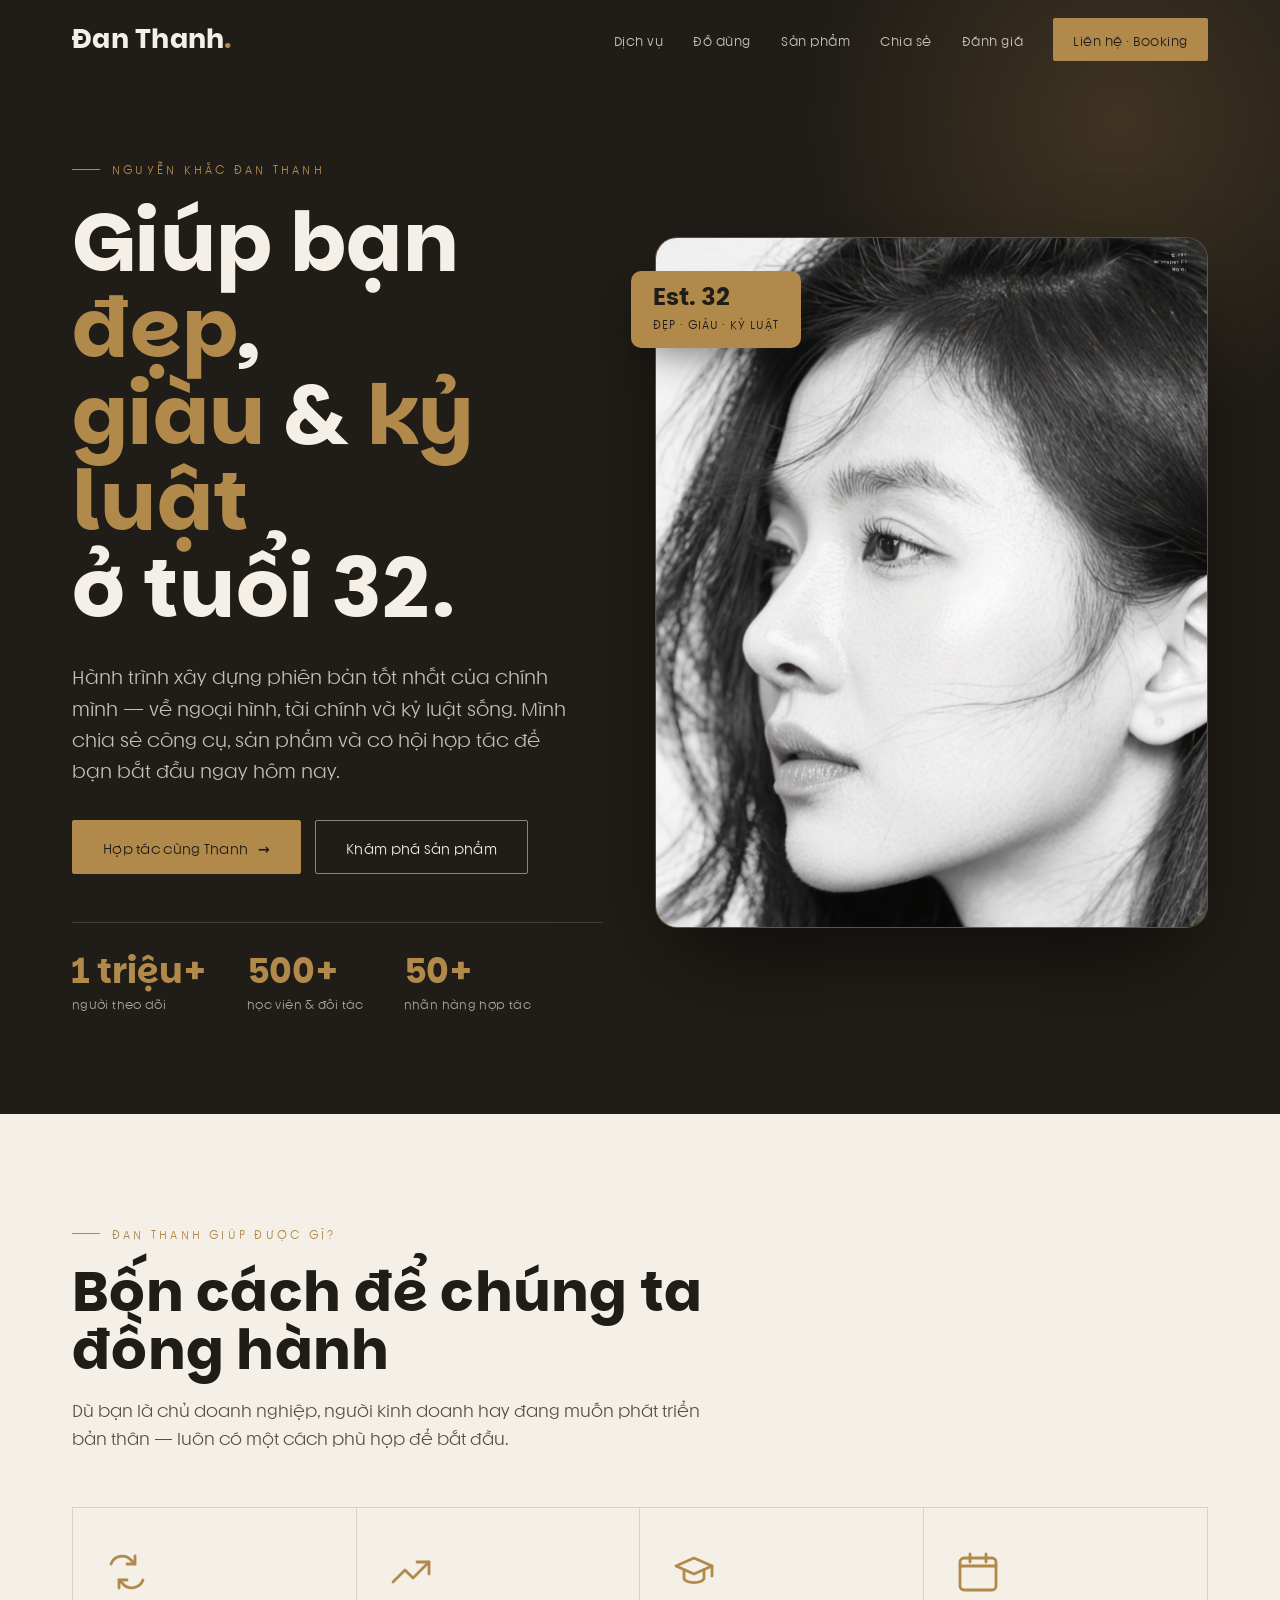
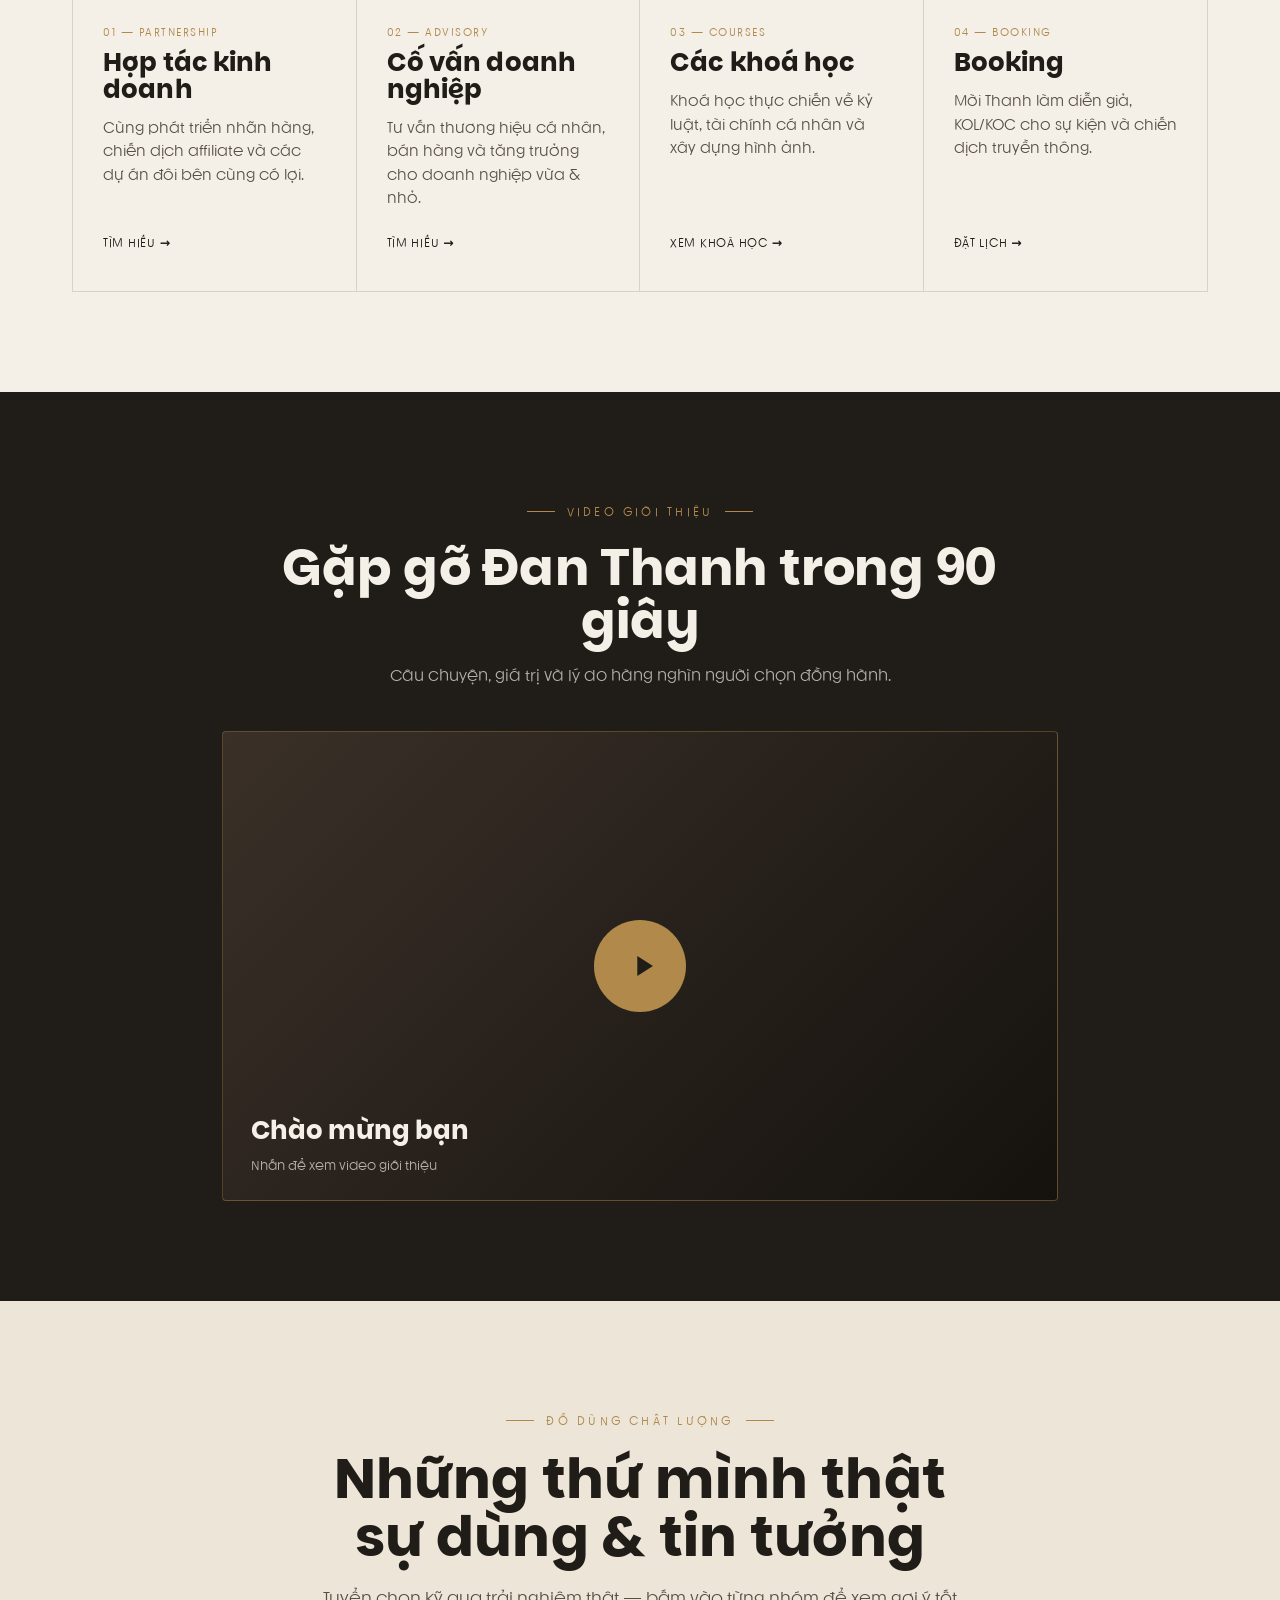
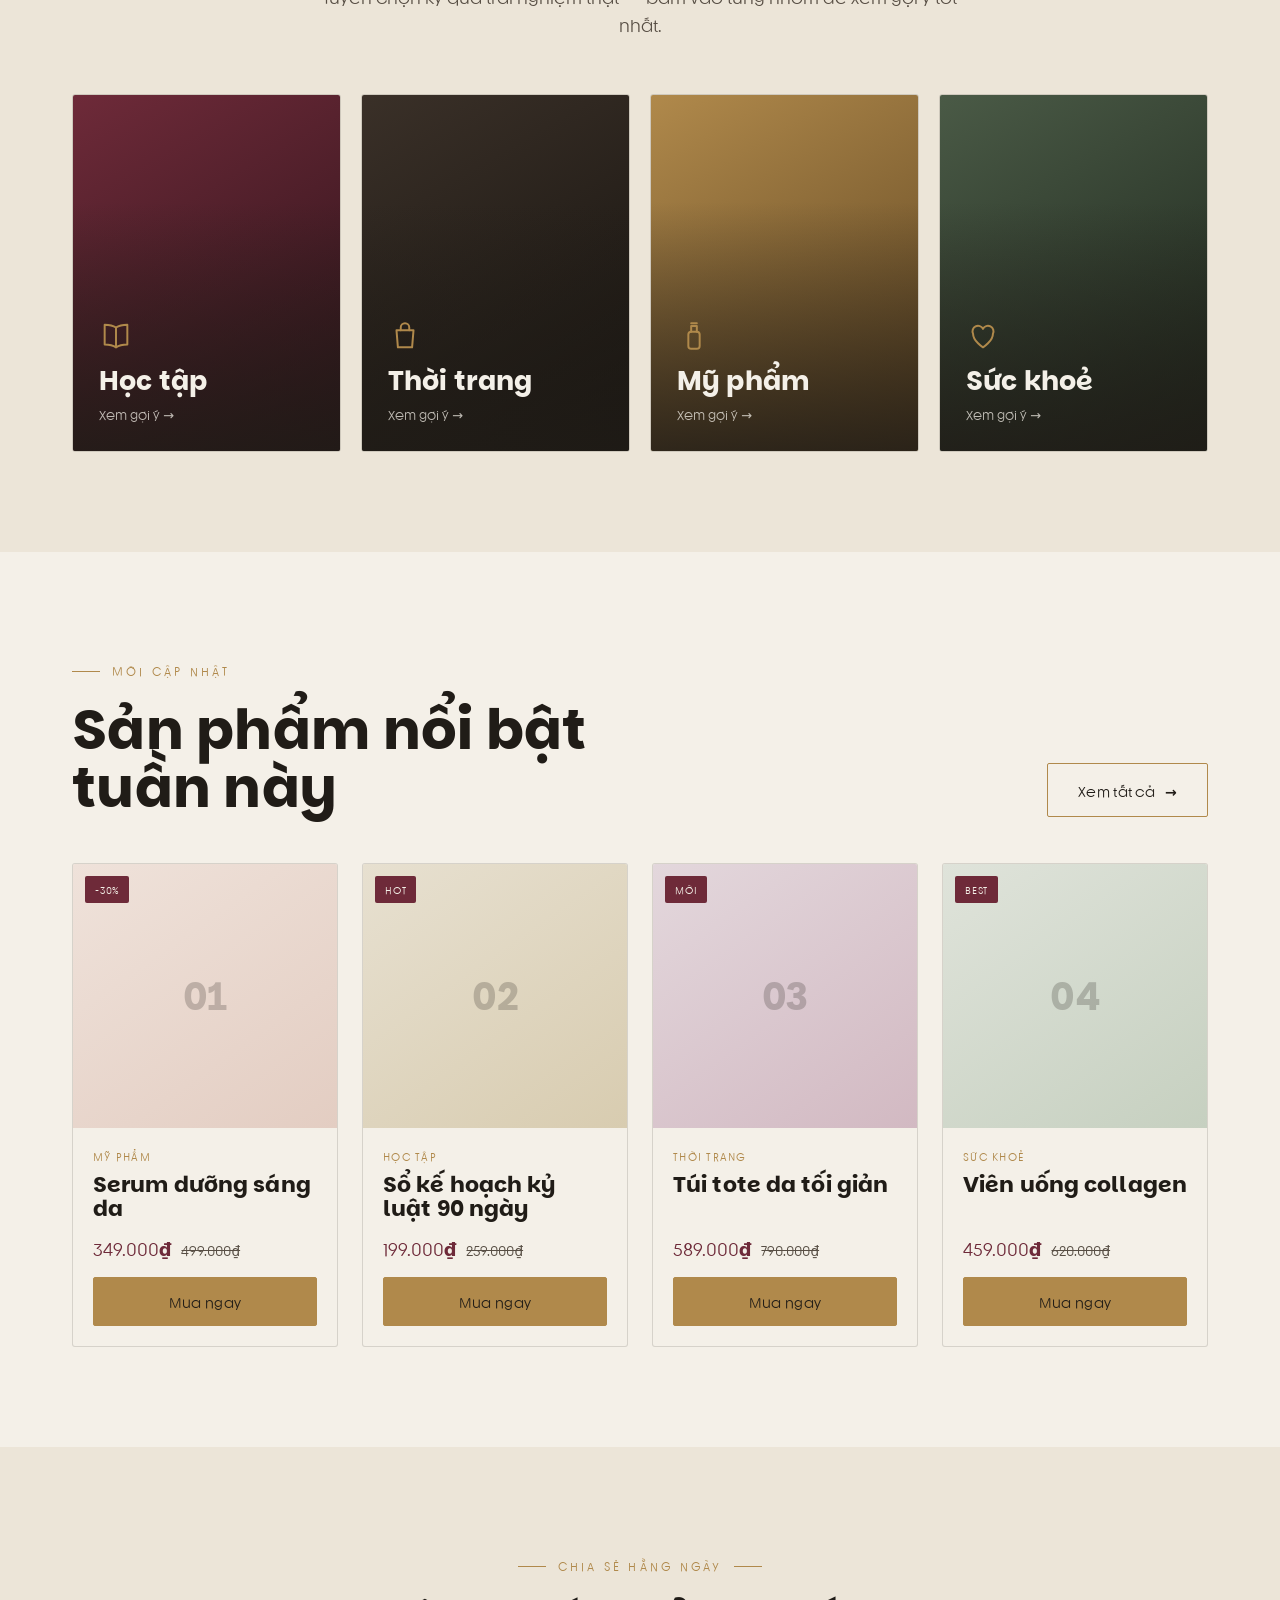
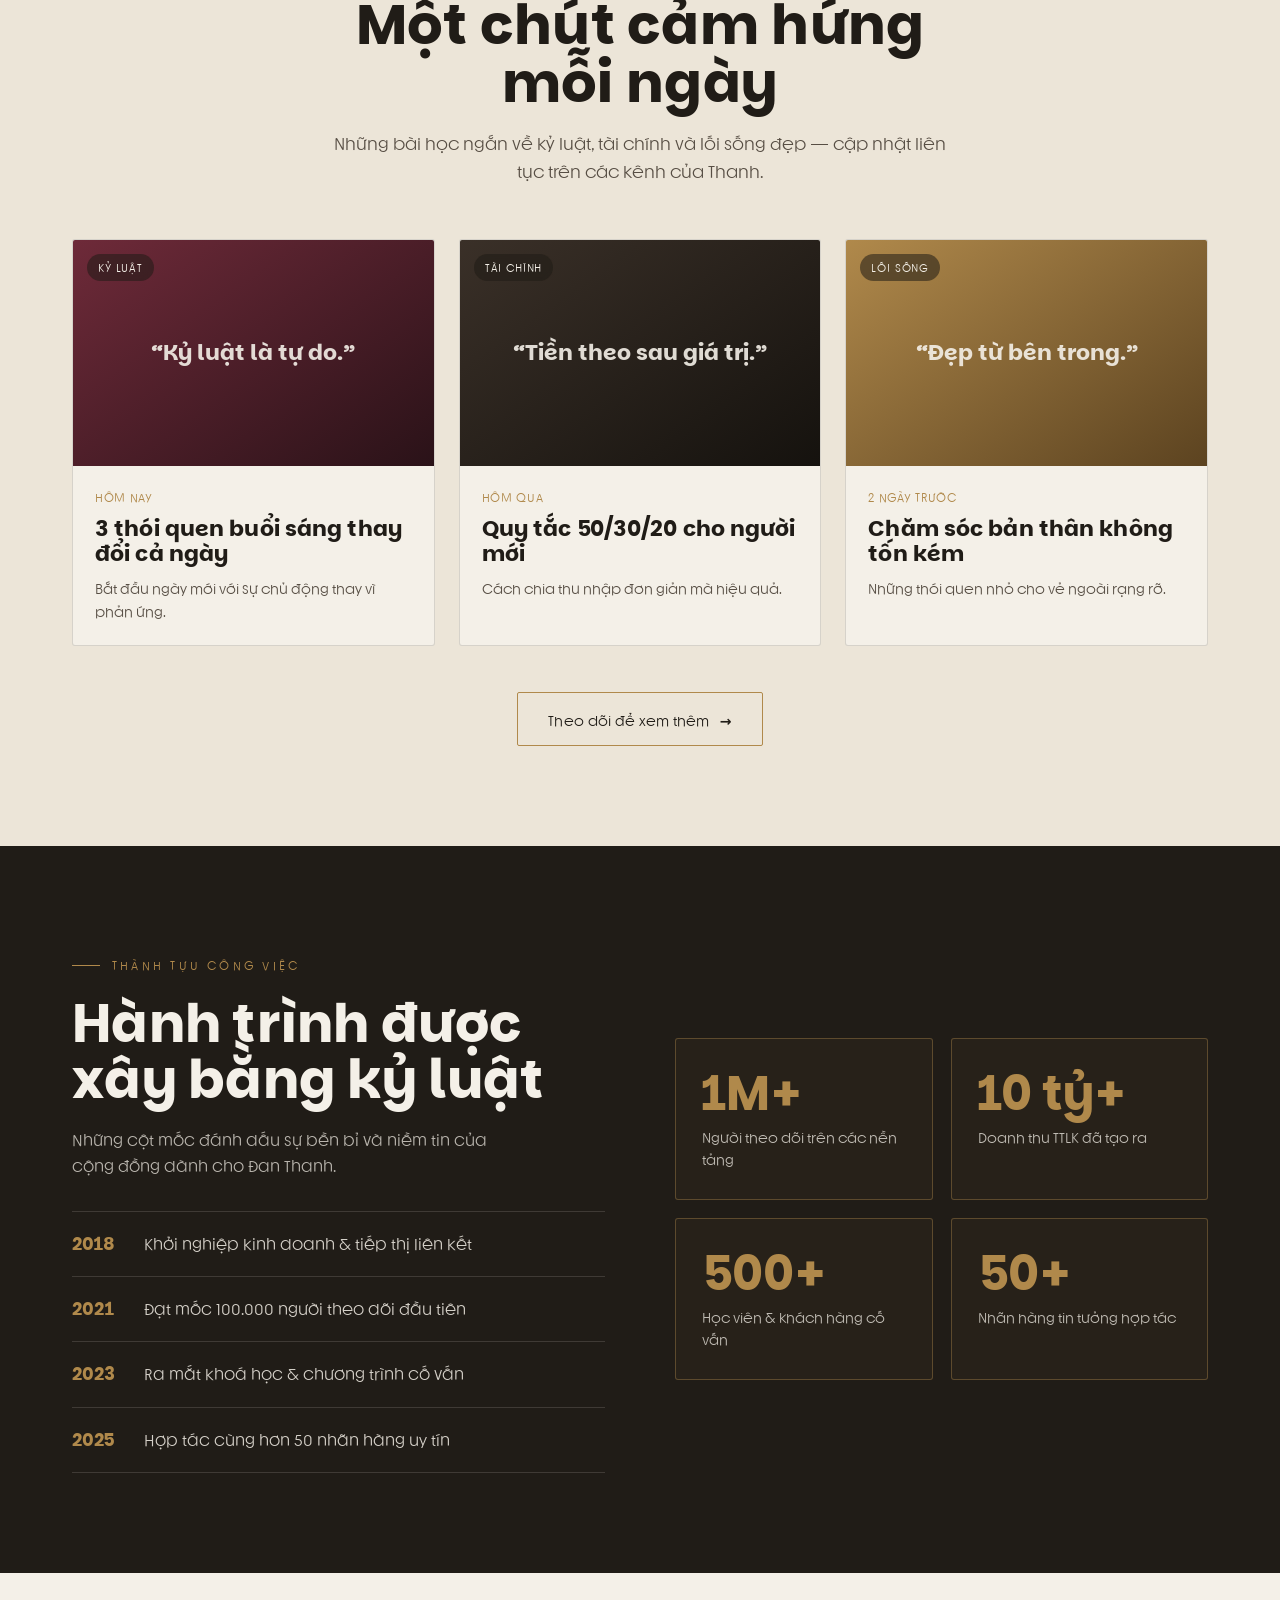
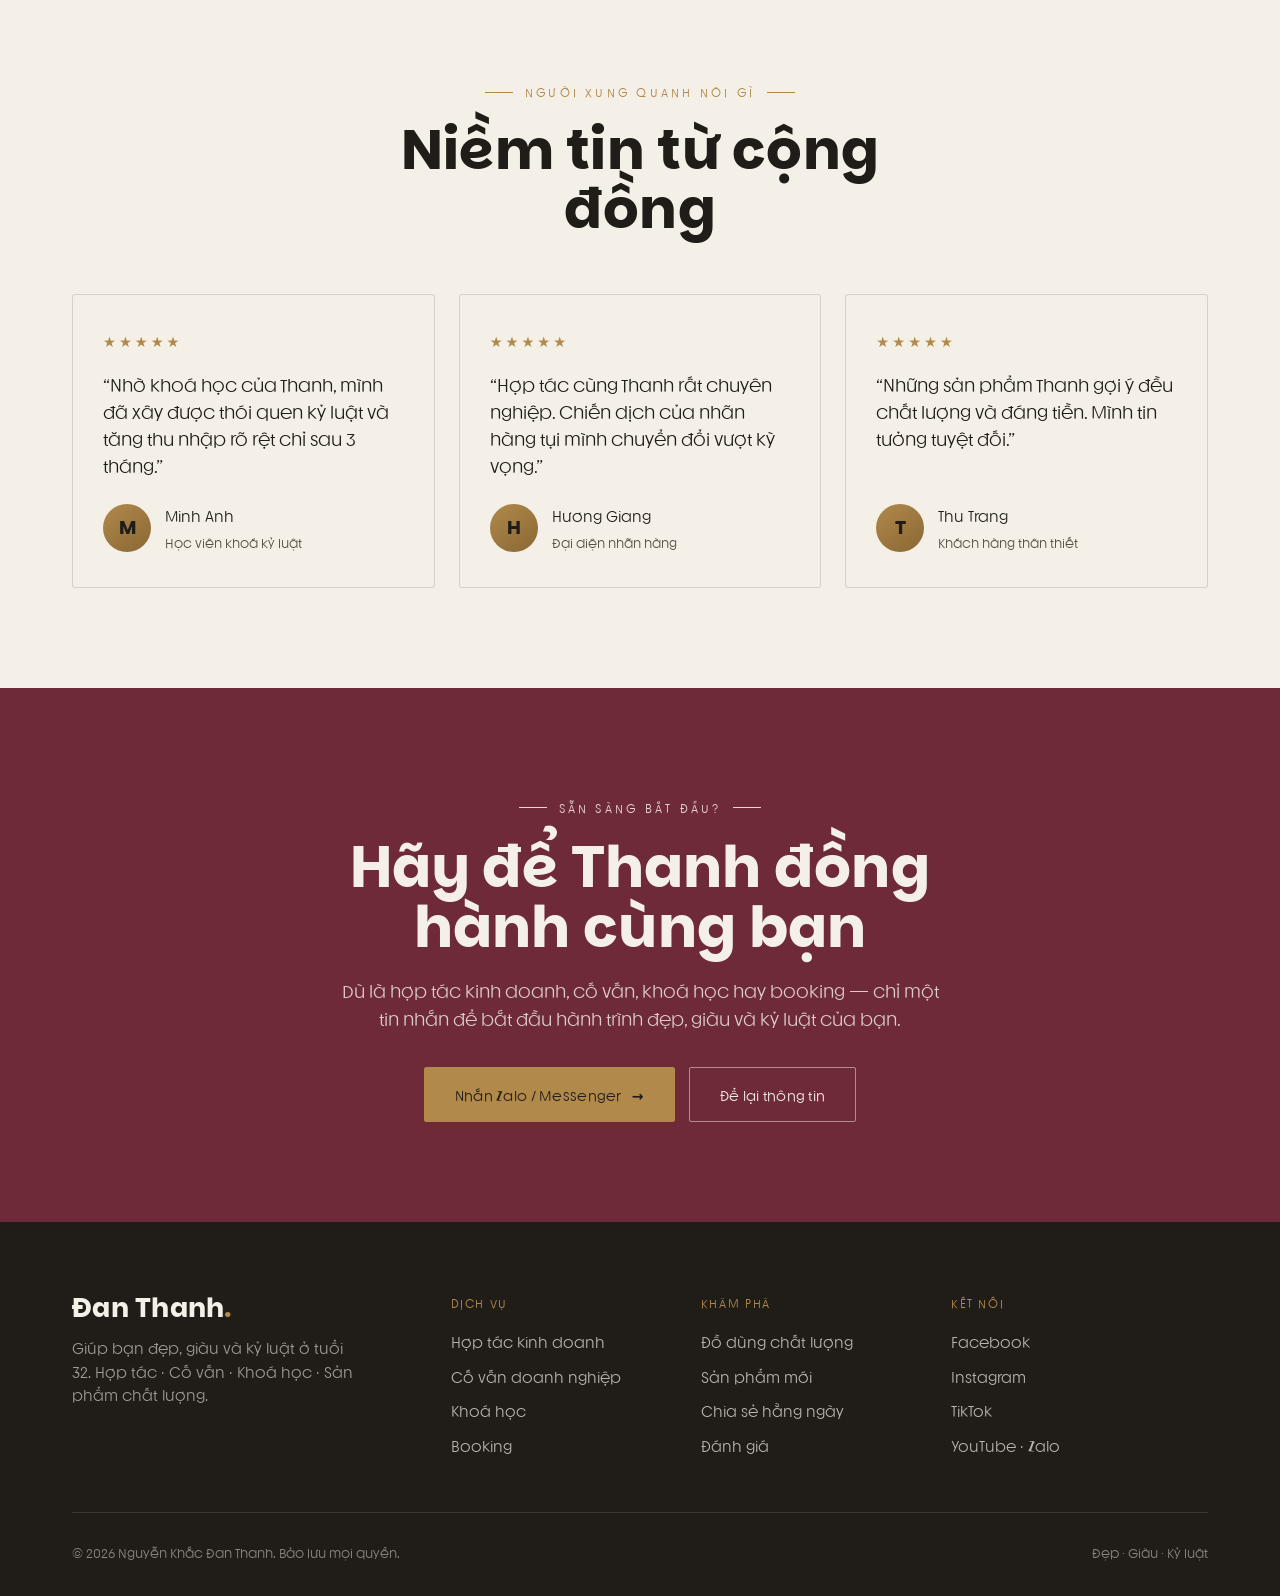
==== commit b0dc3174: "Hero: ảnh to hơn, bo góc tròn, badge lên trên" ====
--- a/index.html
+++ b/index.html
@@ -75,7 +75,7 @@
 /* hero */
 .hero{background:var(--ink);color:var(--cream);position:relative;overflow:hidden;padding:150px 0 100px}
 .hero::before{content:"";position:absolute;width:680px;height:680px;border-radius:50%;background:radial-gradient(circle,rgba(176,137,75,.22),transparent 65%);top:-220px;right:-180px}
-.hero-grid{display:grid;grid-template-columns:1.1fr .9fr;gap:56px;align-items:center;position:relative;z-index:2}
+.hero-grid{display:grid;grid-template-columns:1fr 1.04fr;gap:52px;align-items:center;position:relative;z-index:2}
 .hero .eyebrow{color:var(--gold)}
 .hero h1{font-size:clamp(2.9rem,6.5vw,5.3rem);font-weight:600}
 .hero h1 .w{color:var(--gold)}
@@ -85,13 +85,13 @@
 .hero-stats b{font-family:var(--disp);font-size:2.2rem;font-weight:700;color:var(--gold);display:block;line-height:1}
 .hero-stats span{font-size:.78rem;color:rgba(244,240,232,.65);letter-spacing:.03em}
 .hero-portrait{position:relative}
-.portrait-frame{aspect-ratio:4/5;border:1px solid var(--line-gold);border-radius:3px;overflow:hidden;position:relative;
+.portrait-frame{aspect-ratio:4/5;border:1px solid var(--line-gold);border-radius:22px;overflow:hidden;position:relative;
   background:linear-gradient(160deg,#3a3028,#201c17);box-shadow:0 40px 90px -30px rgba(0,0,0,.7)}
 .hero-photo{position:absolute;inset:0;width:100%;height:100%;object-fit:cover;object-position:50% 20%;z-index:2}
 .portrait-frame .ph{position:absolute;inset:0;display:flex;flex-direction:column;align-items:center;justify-content:center;gap:14px;color:rgba(176,137,75,.9);z-index:1}
 .portrait-frame .ph .mono{font-family:var(--disp);font-size:7rem;font-weight:700;line-height:.8}
 .portrait-frame .ph small{font-size:.72rem;letter-spacing:.2em;text-transform:uppercase;color:rgba(244,240,232,.45)}
-.portrait-tag{position:absolute;left:-24px;bottom:40px;background:var(--gold);color:var(--ink);padding:14px 22px;border-radius:2px;box-shadow:0 20px 40px -18px rgba(0,0,0,.6)}
+.portrait-tag{position:absolute;left:-24px;top:34px;z-index:5;background:var(--gold);color:var(--ink);padding:14px 22px;border-radius:10px;box-shadow:0 20px 40px -18px rgba(0,0,0,.6)}
 .portrait-tag b{font-family:var(--disp);font-size:1.5rem;font-weight:700;display:block;line-height:1}
 .portrait-tag span{font-size:.72rem;letter-spacing:.08em;text-transform:uppercase}
 
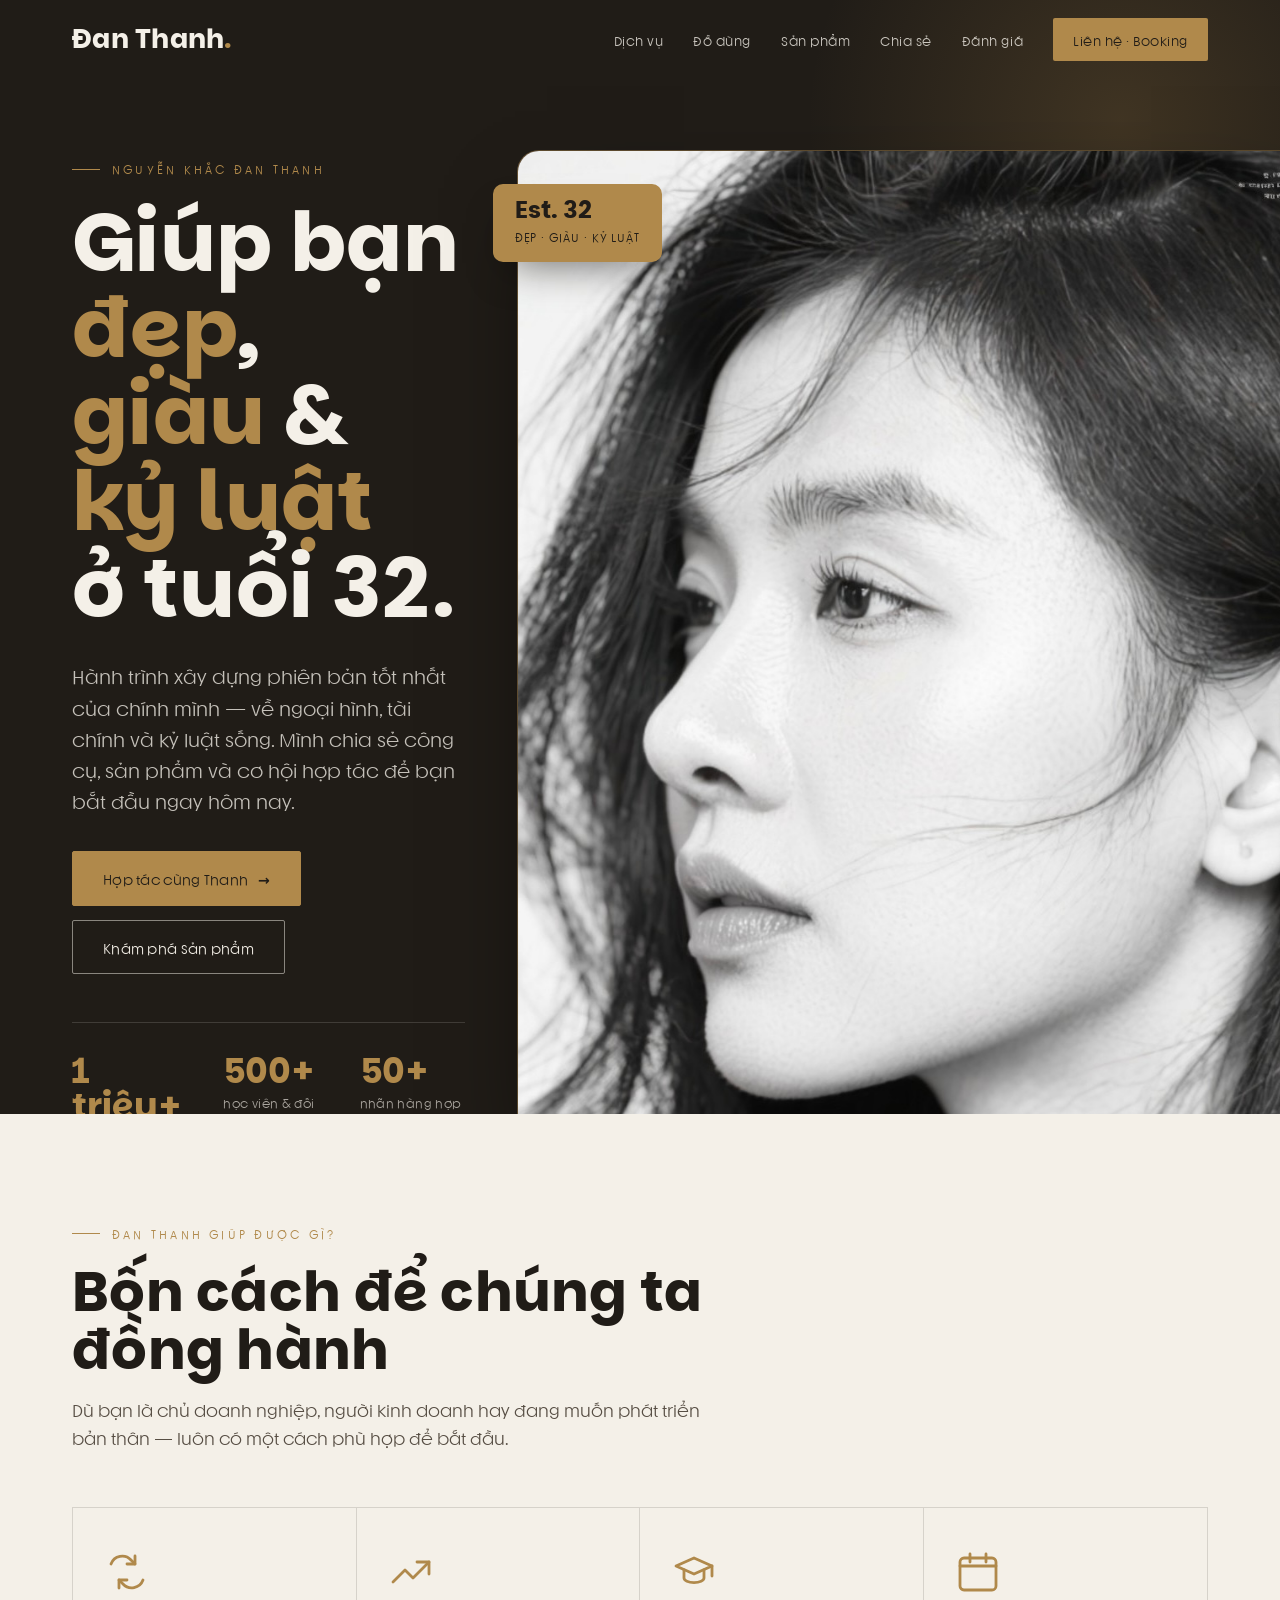
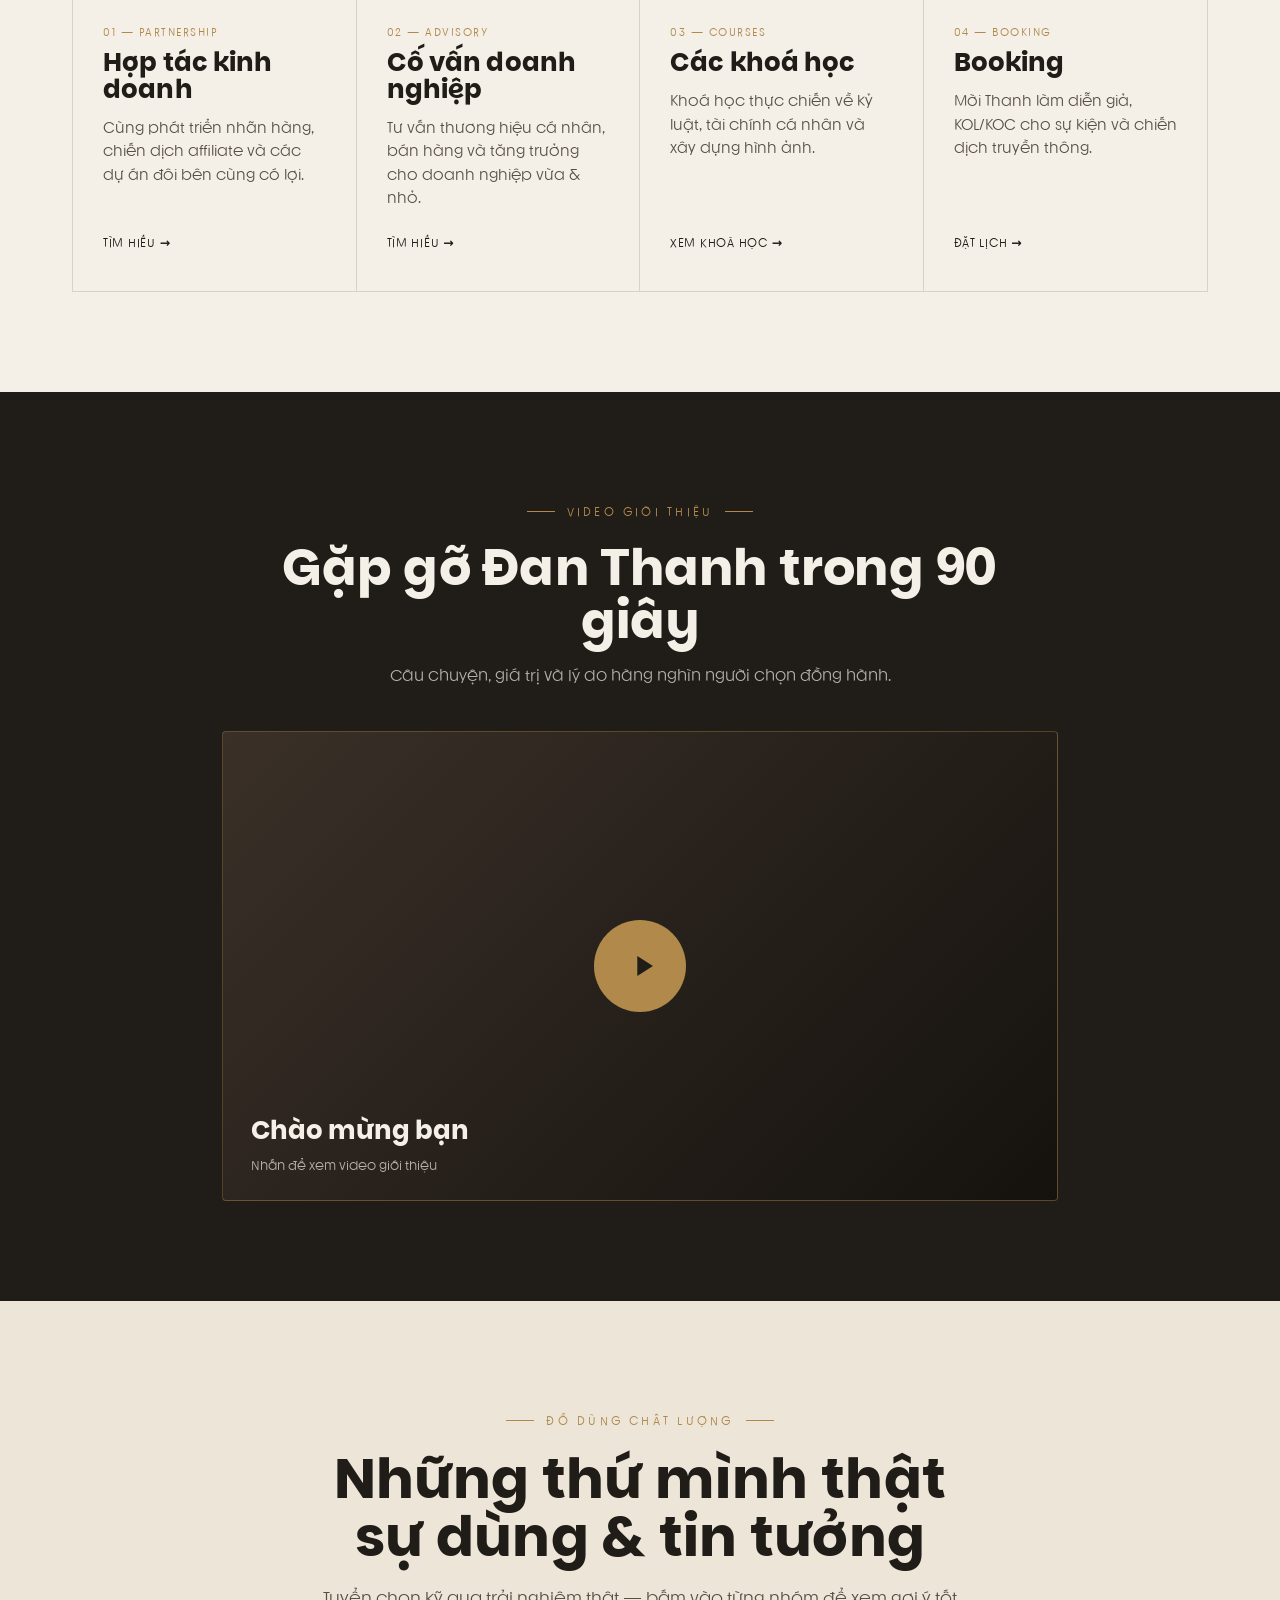
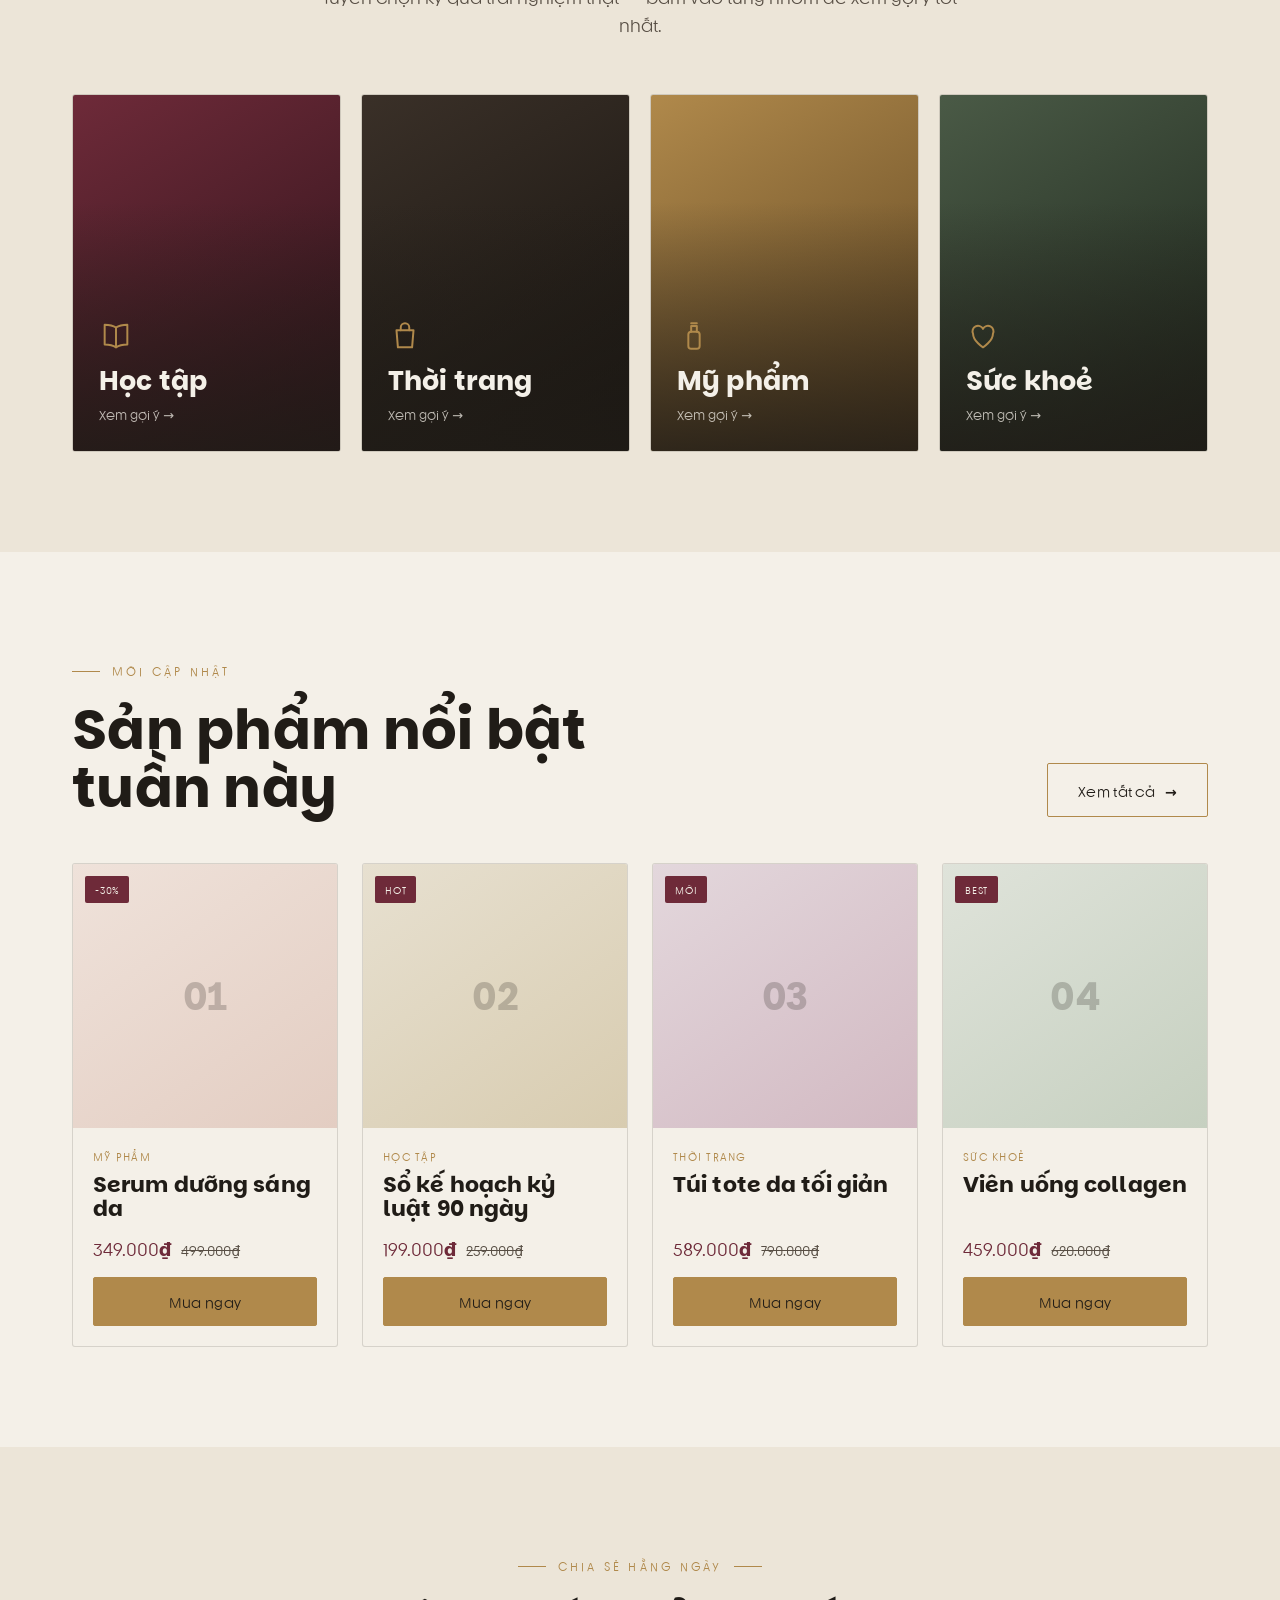
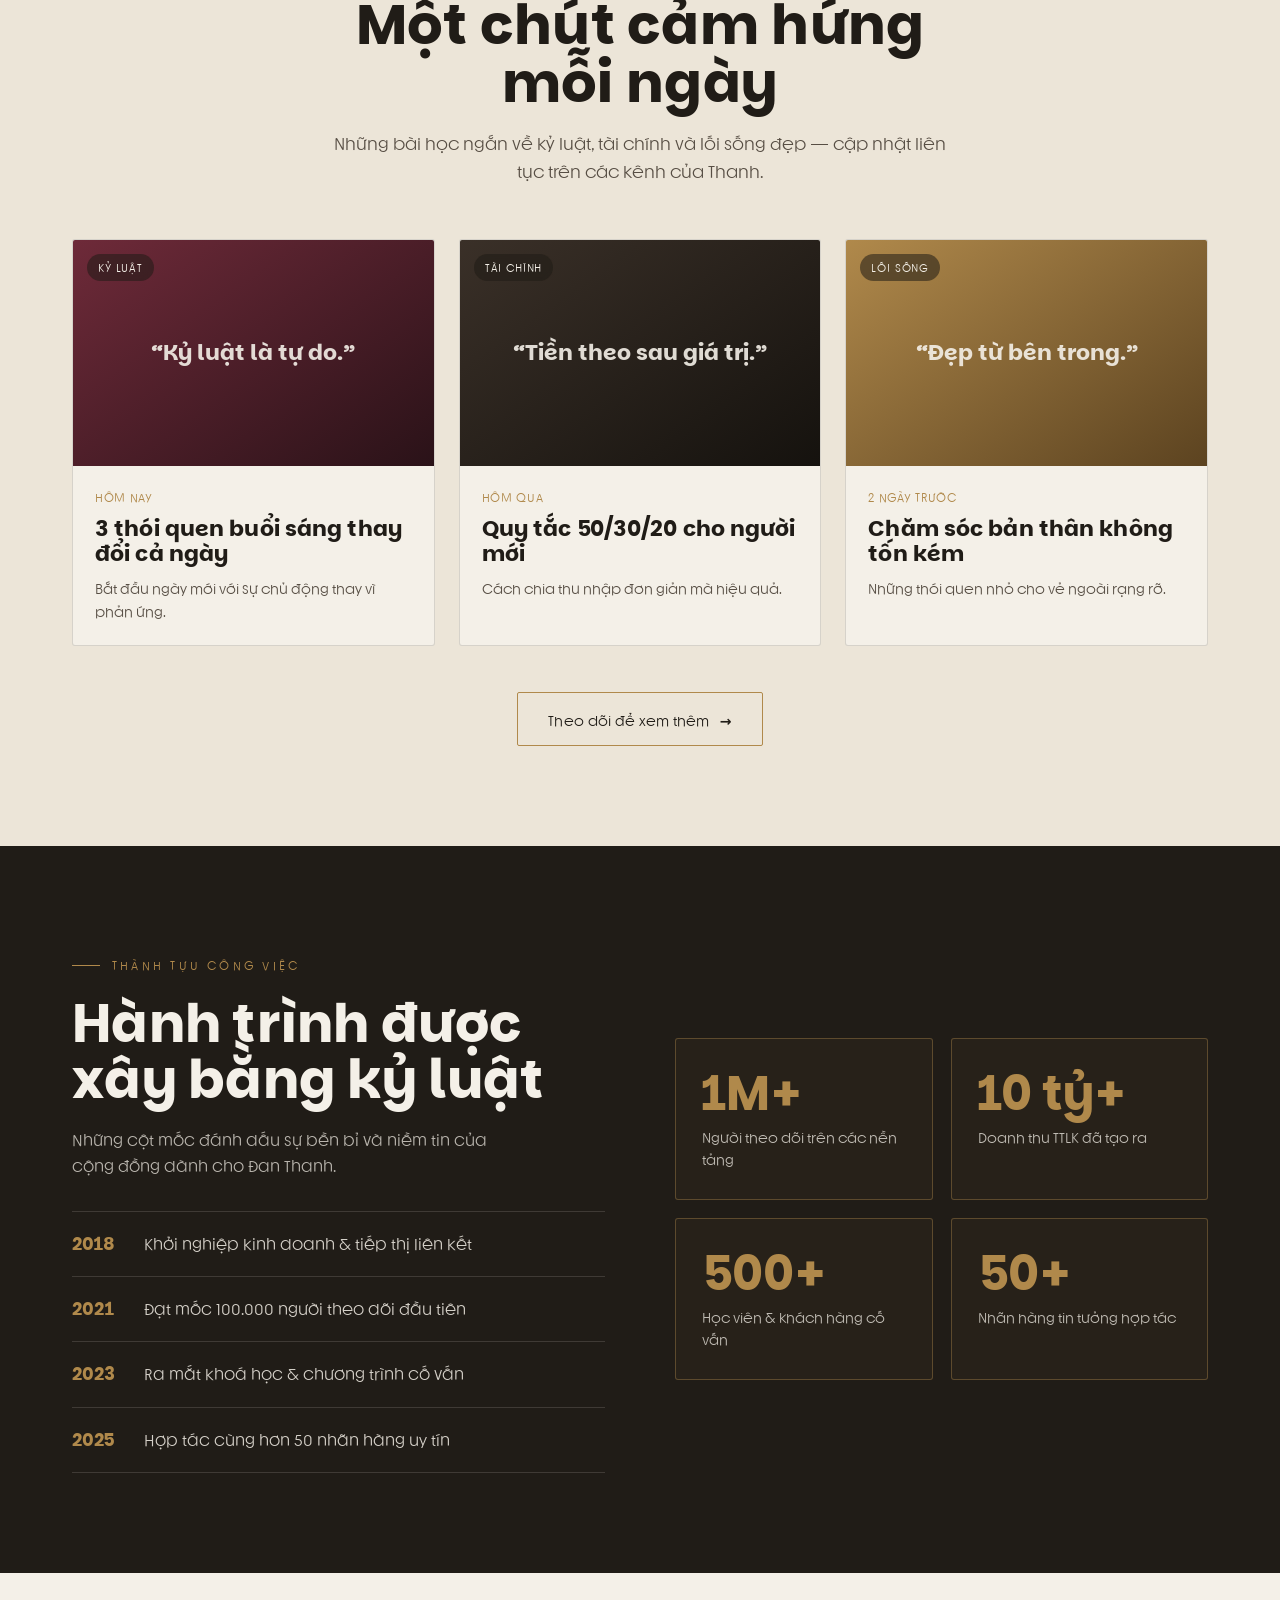
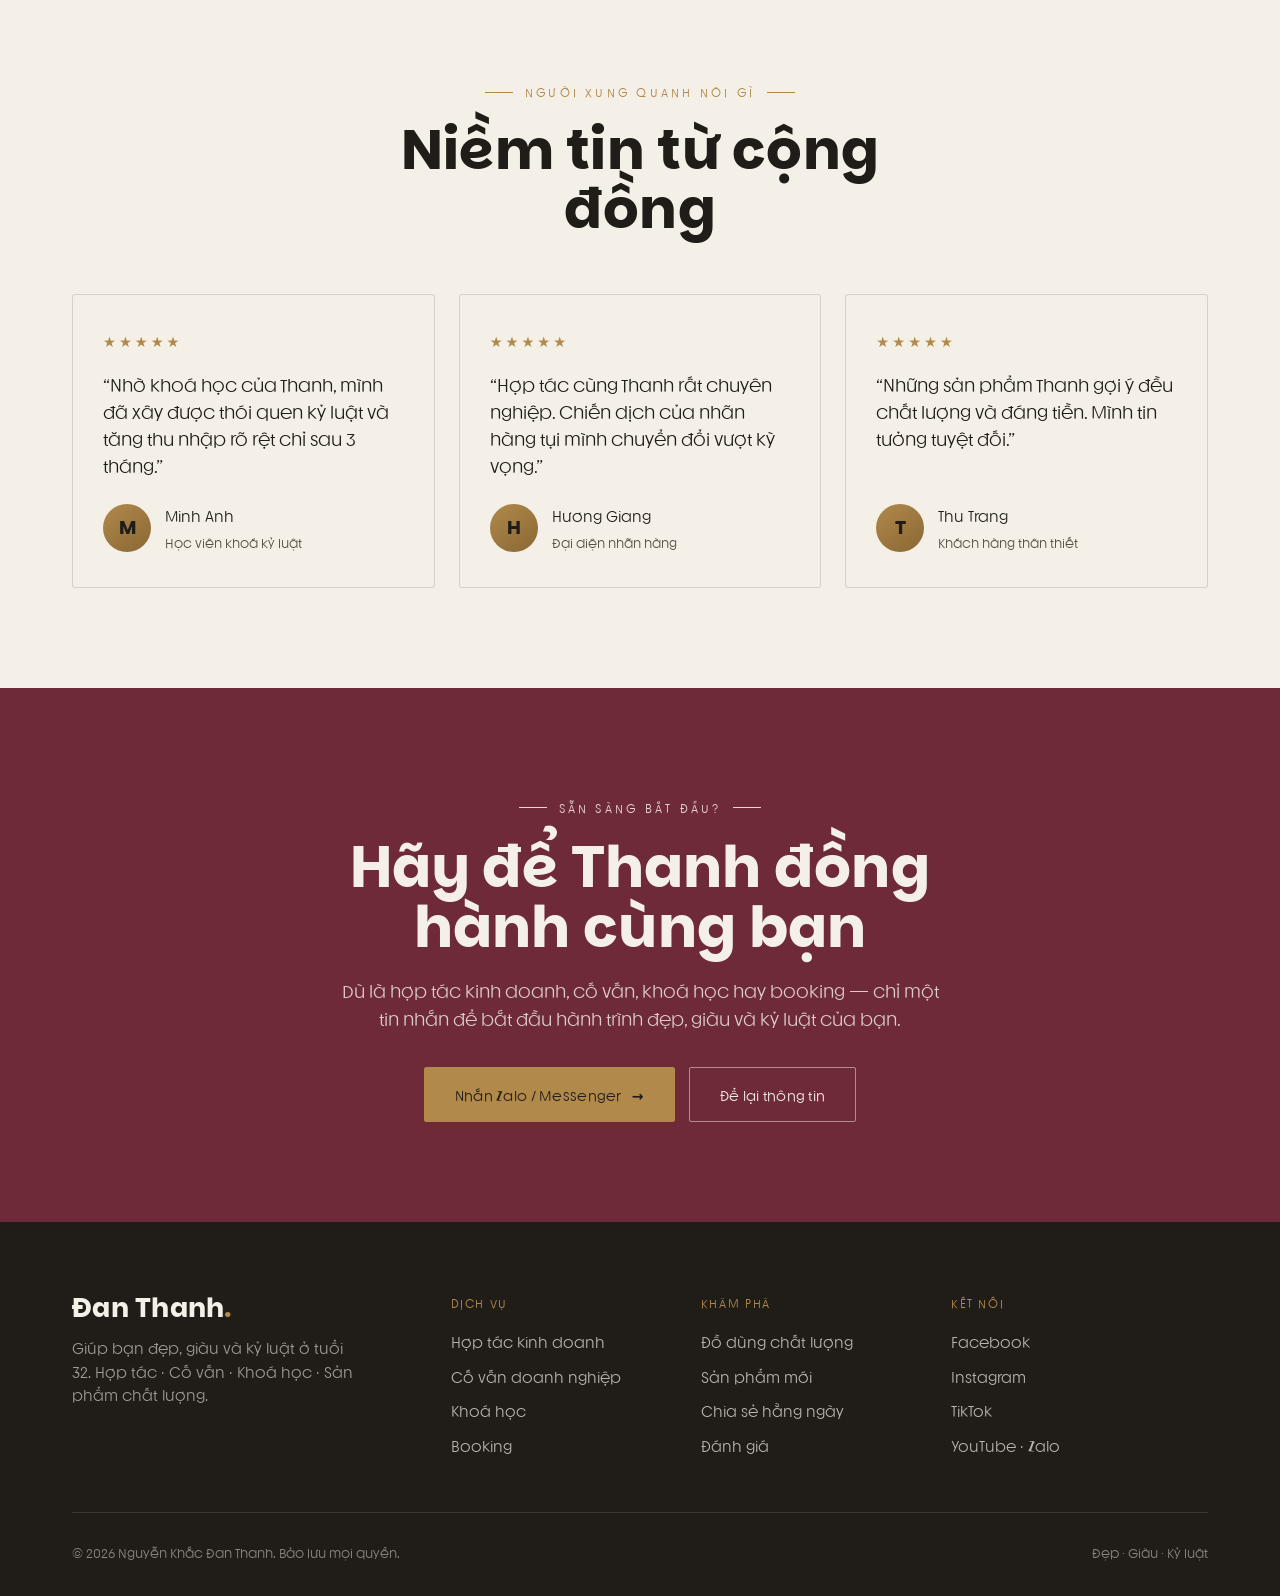
==== commit de798e95: "Hero: cân chiều cao ảnh với khối thông tin (stretch)" ====
--- a/index.html
+++ b/index.html
@@ -75,7 +75,7 @@
 /* hero */
 .hero{background:var(--ink);color:var(--cream);position:relative;overflow:hidden;padding:150px 0 100px}
 .hero::before{content:"";position:absolute;width:680px;height:680px;border-radius:50%;background:radial-gradient(circle,rgba(176,137,75,.22),transparent 65%);top:-220px;right:-180px}
-.hero-grid{display:grid;grid-template-columns:1fr 1.04fr;gap:52px;align-items:center;position:relative;z-index:2}
+.hero-grid{display:grid;grid-template-columns:1fr 1.04fr;gap:52px;align-items:stretch;position:relative;z-index:2}
 .hero .eyebrow{color:var(--gold)}
 .hero h1{font-size:clamp(2.9rem,6.5vw,5.3rem);font-weight:600}
 .hero h1 .w{color:var(--gold)}
@@ -85,7 +85,7 @@
 .hero-stats b{font-family:var(--disp);font-size:2.2rem;font-weight:700;color:var(--gold);display:block;line-height:1}
 .hero-stats span{font-size:.78rem;color:rgba(244,240,232,.65);letter-spacing:.03em}
 .hero-portrait{position:relative}
-.portrait-frame{aspect-ratio:4/5;border:1px solid var(--line-gold);border-radius:22px;overflow:hidden;position:relative;
+.portrait-frame{aspect-ratio:4/5;height:100%;border:1px solid var(--line-gold);border-radius:22px;overflow:hidden;position:relative;
   background:linear-gradient(160deg,#3a3028,#201c17);box-shadow:0 40px 90px -30px rgba(0,0,0,.7)}
 .hero-photo{position:absolute;inset:0;width:100%;height:100%;object-fit:cover;object-position:50% 20%;z-index:2}
 .portrait-frame .ph{position:absolute;inset:0;display:flex;flex-direction:column;align-items:center;justify-content:center;gap:14px;color:rgba(176,137,75,.9);z-index:1}
@@ -250,6 +250,7 @@
 @media(max-width:980px){
   .hero-grid,.achieve-grid{grid-template-columns:1fr;gap:48px}
   .hero-portrait{max-width:360px;order:-1}
+  .portrait-frame{height:auto}
   .svc-grid{grid-template-columns:1fr 1fr}
   .svc:nth-child(2){border-right:none}
   .svc:nth-child(1),.svc:nth-child(2){border-bottom:1px solid var(--line)}
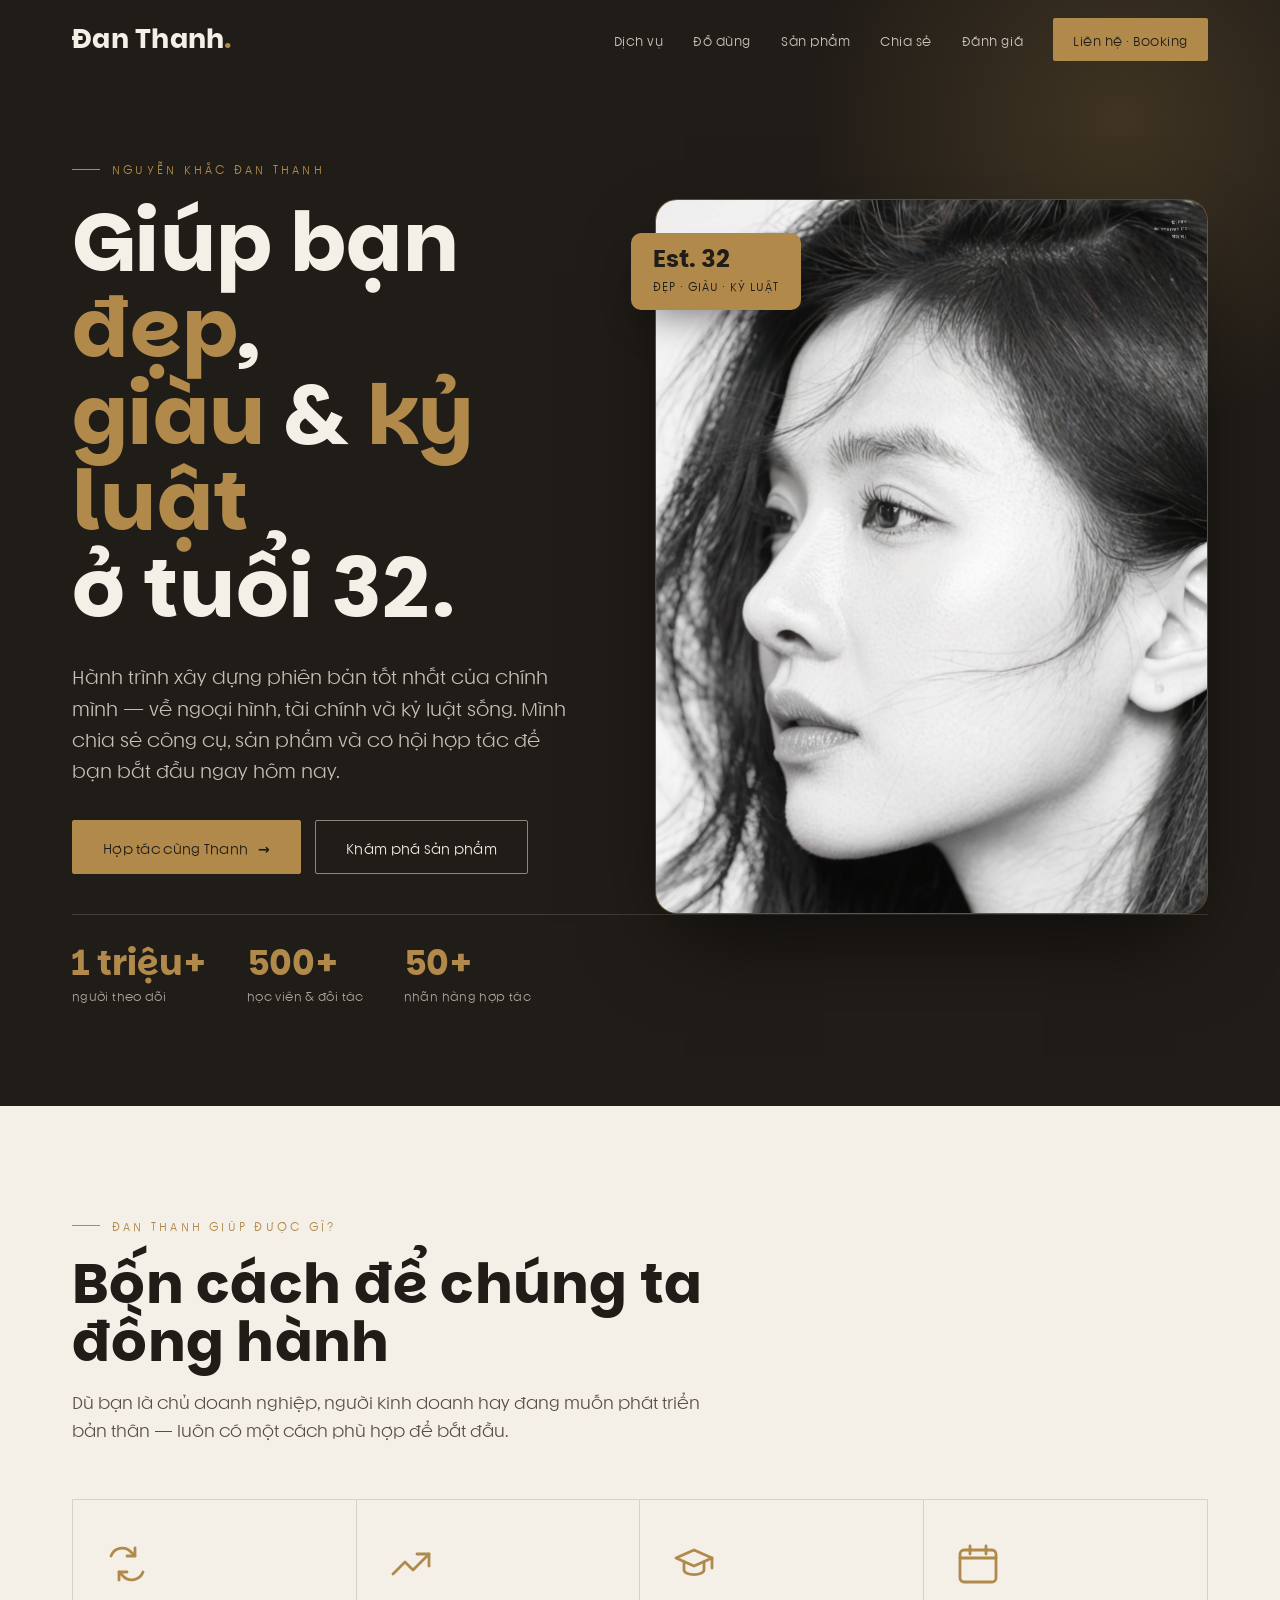
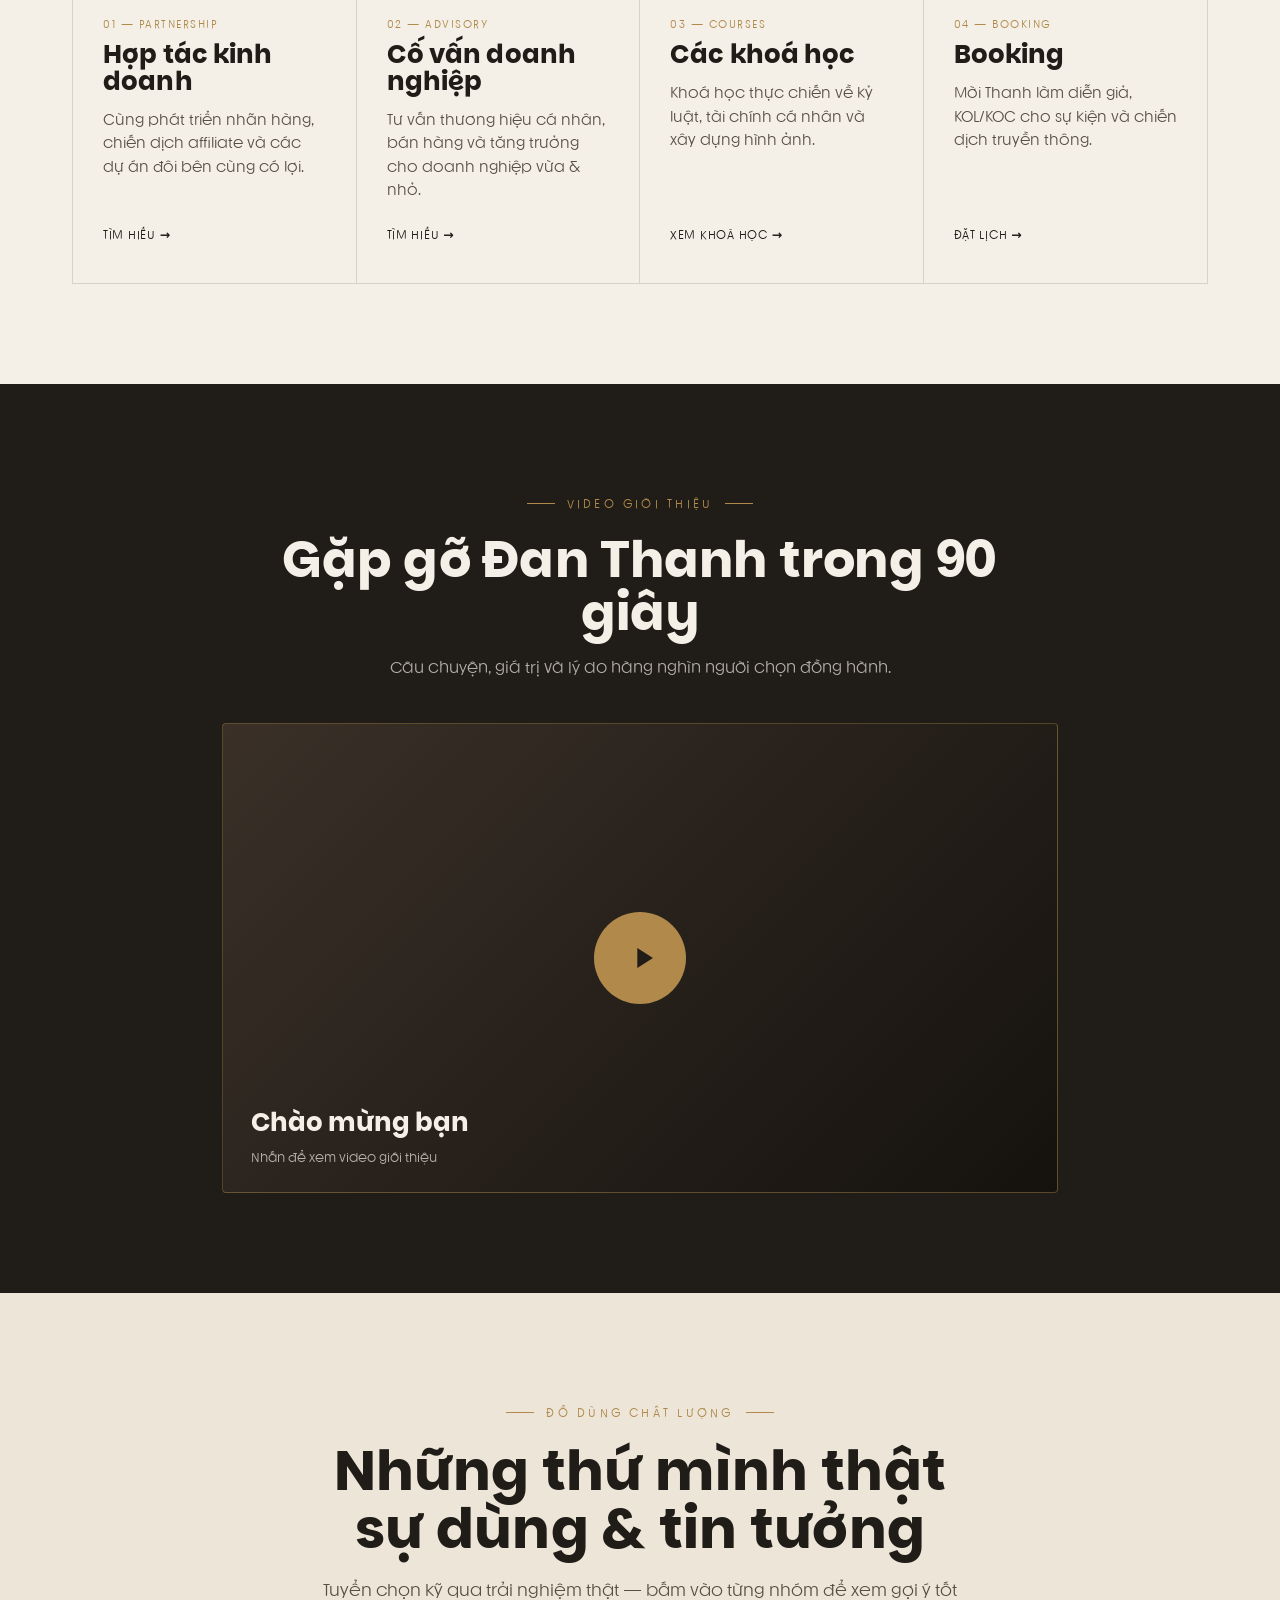
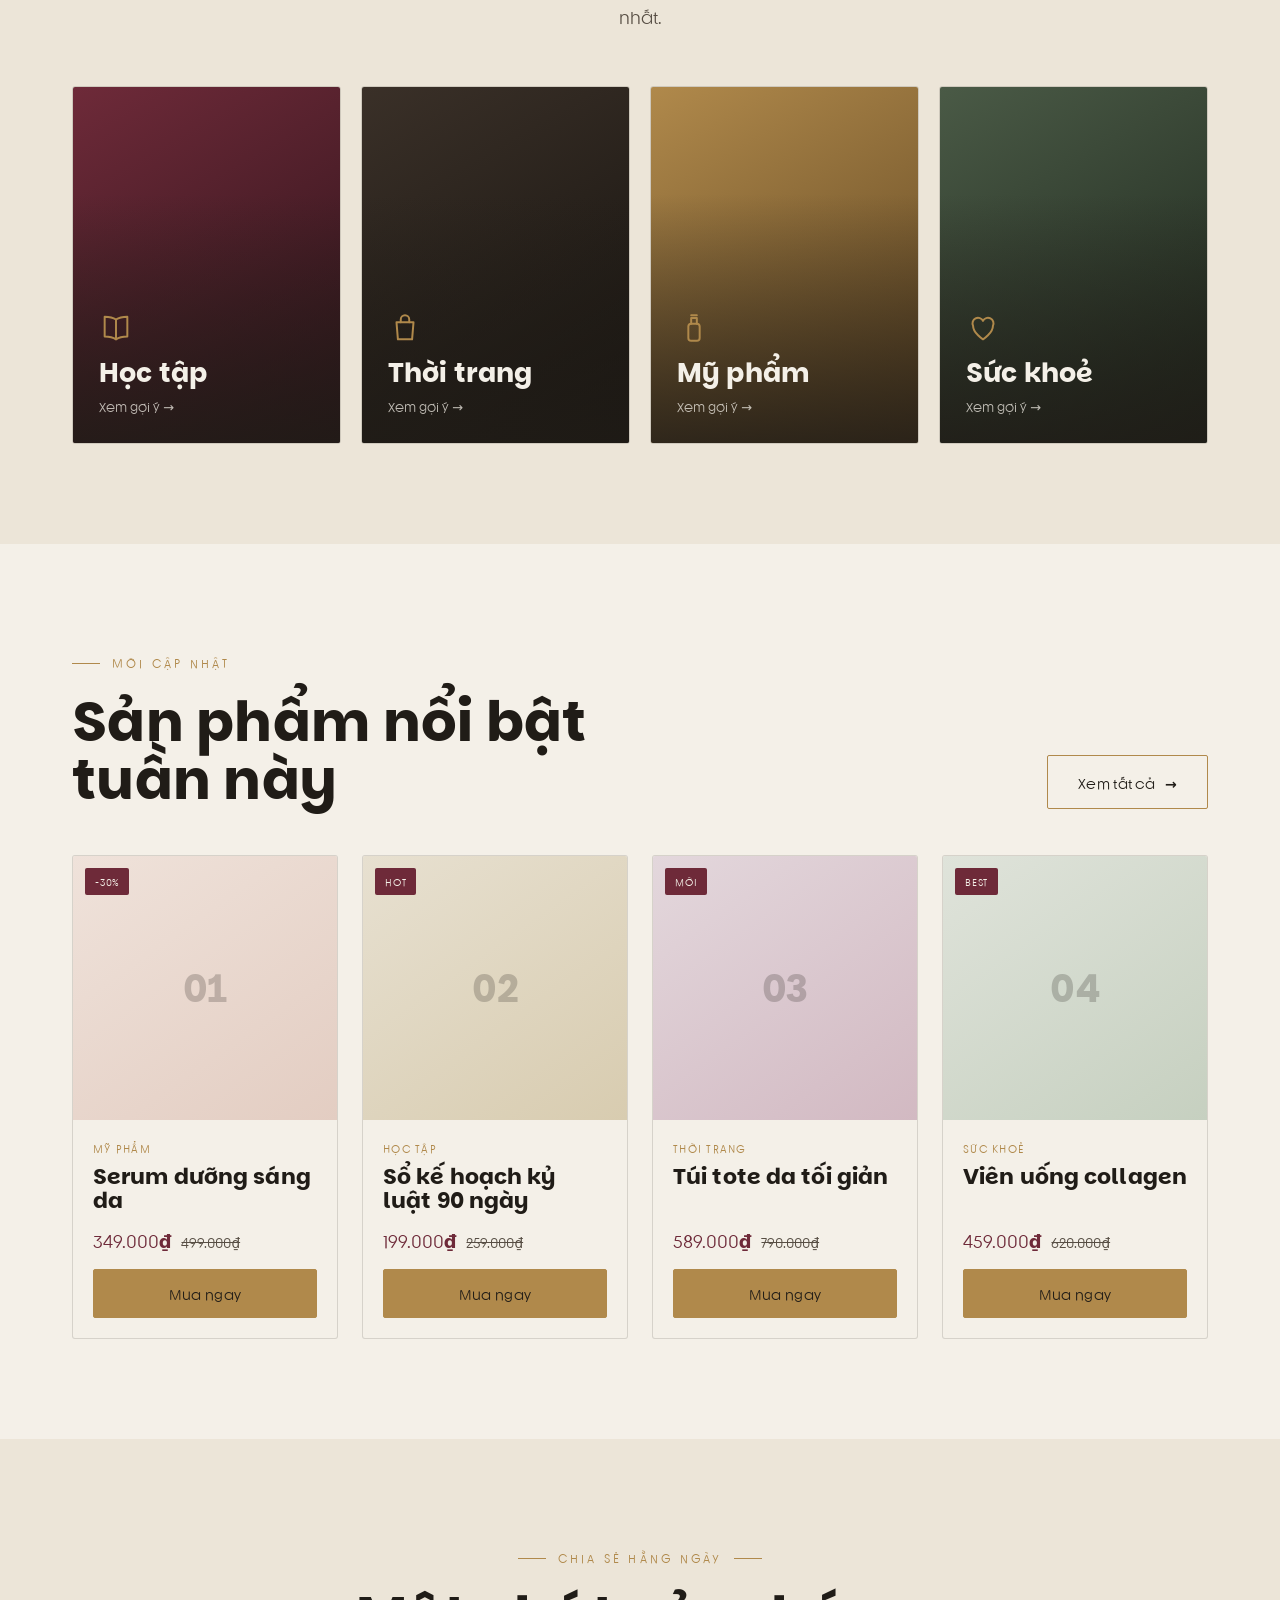
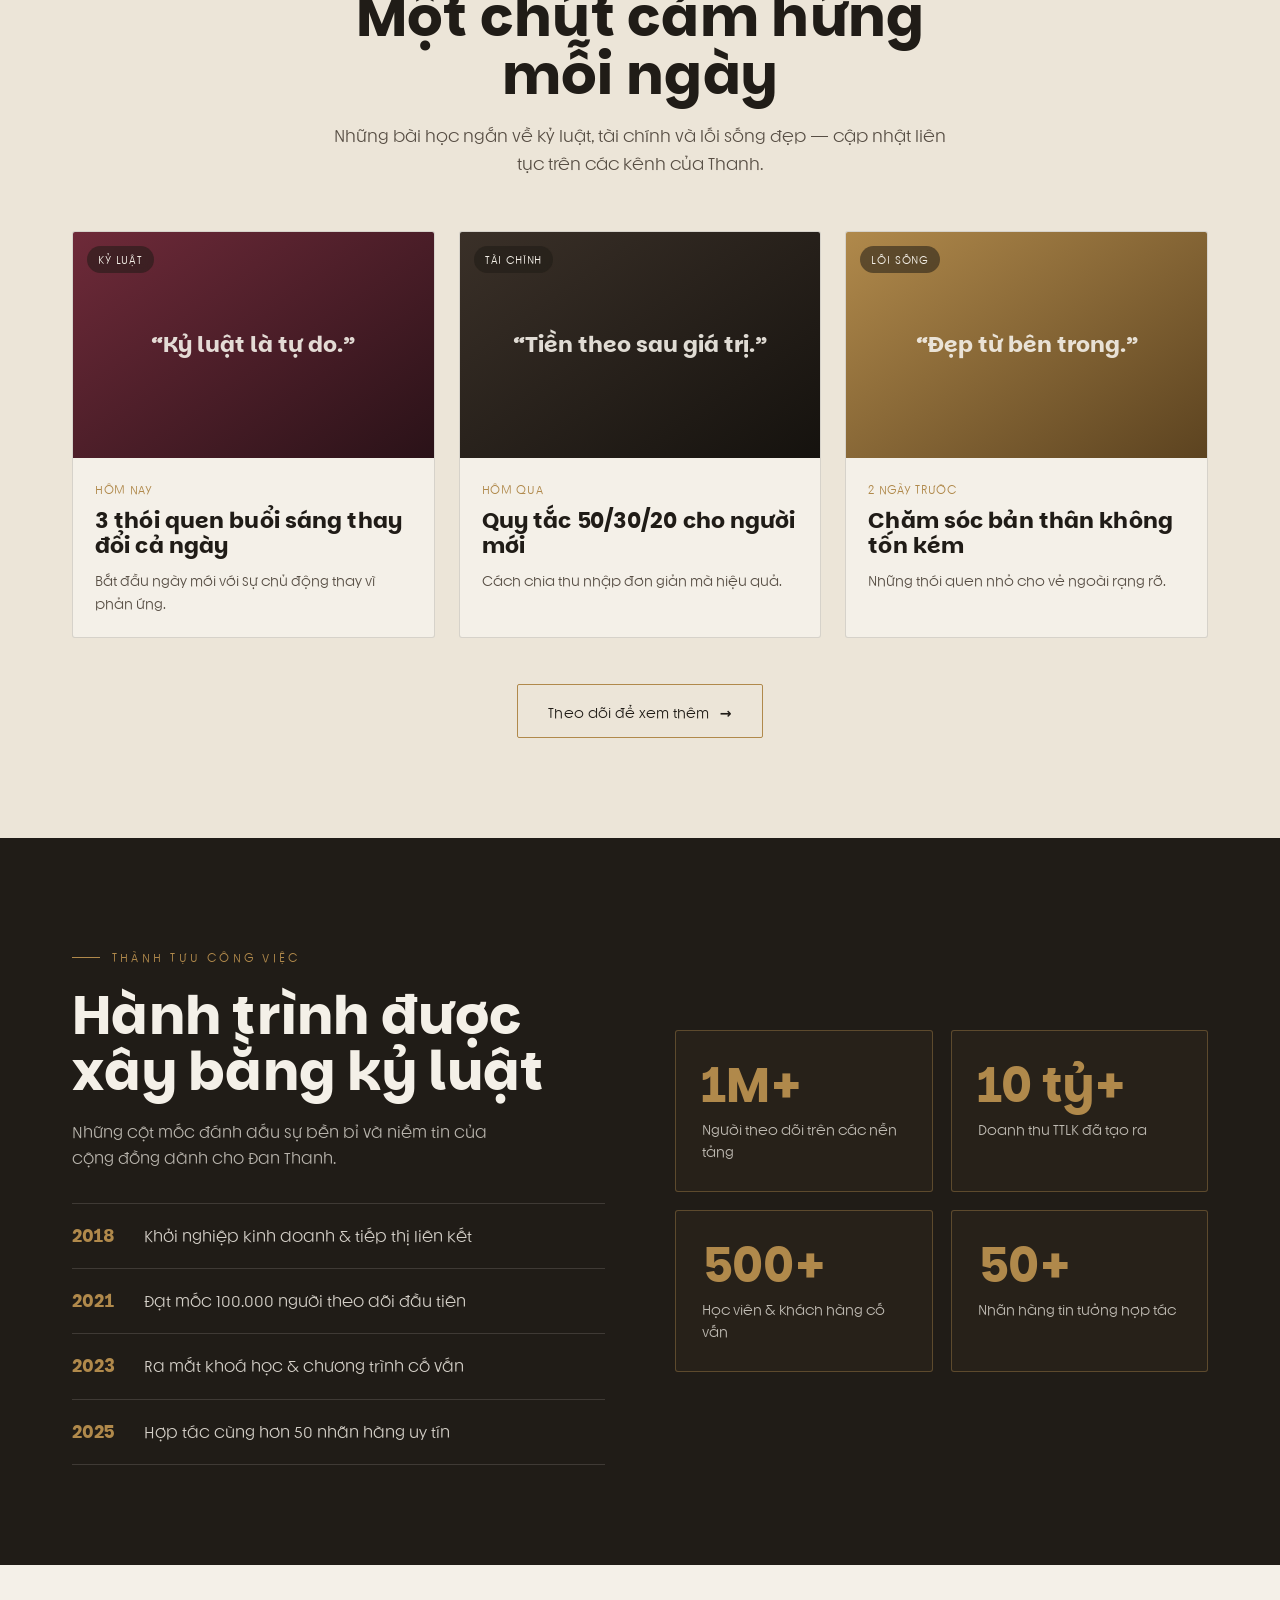
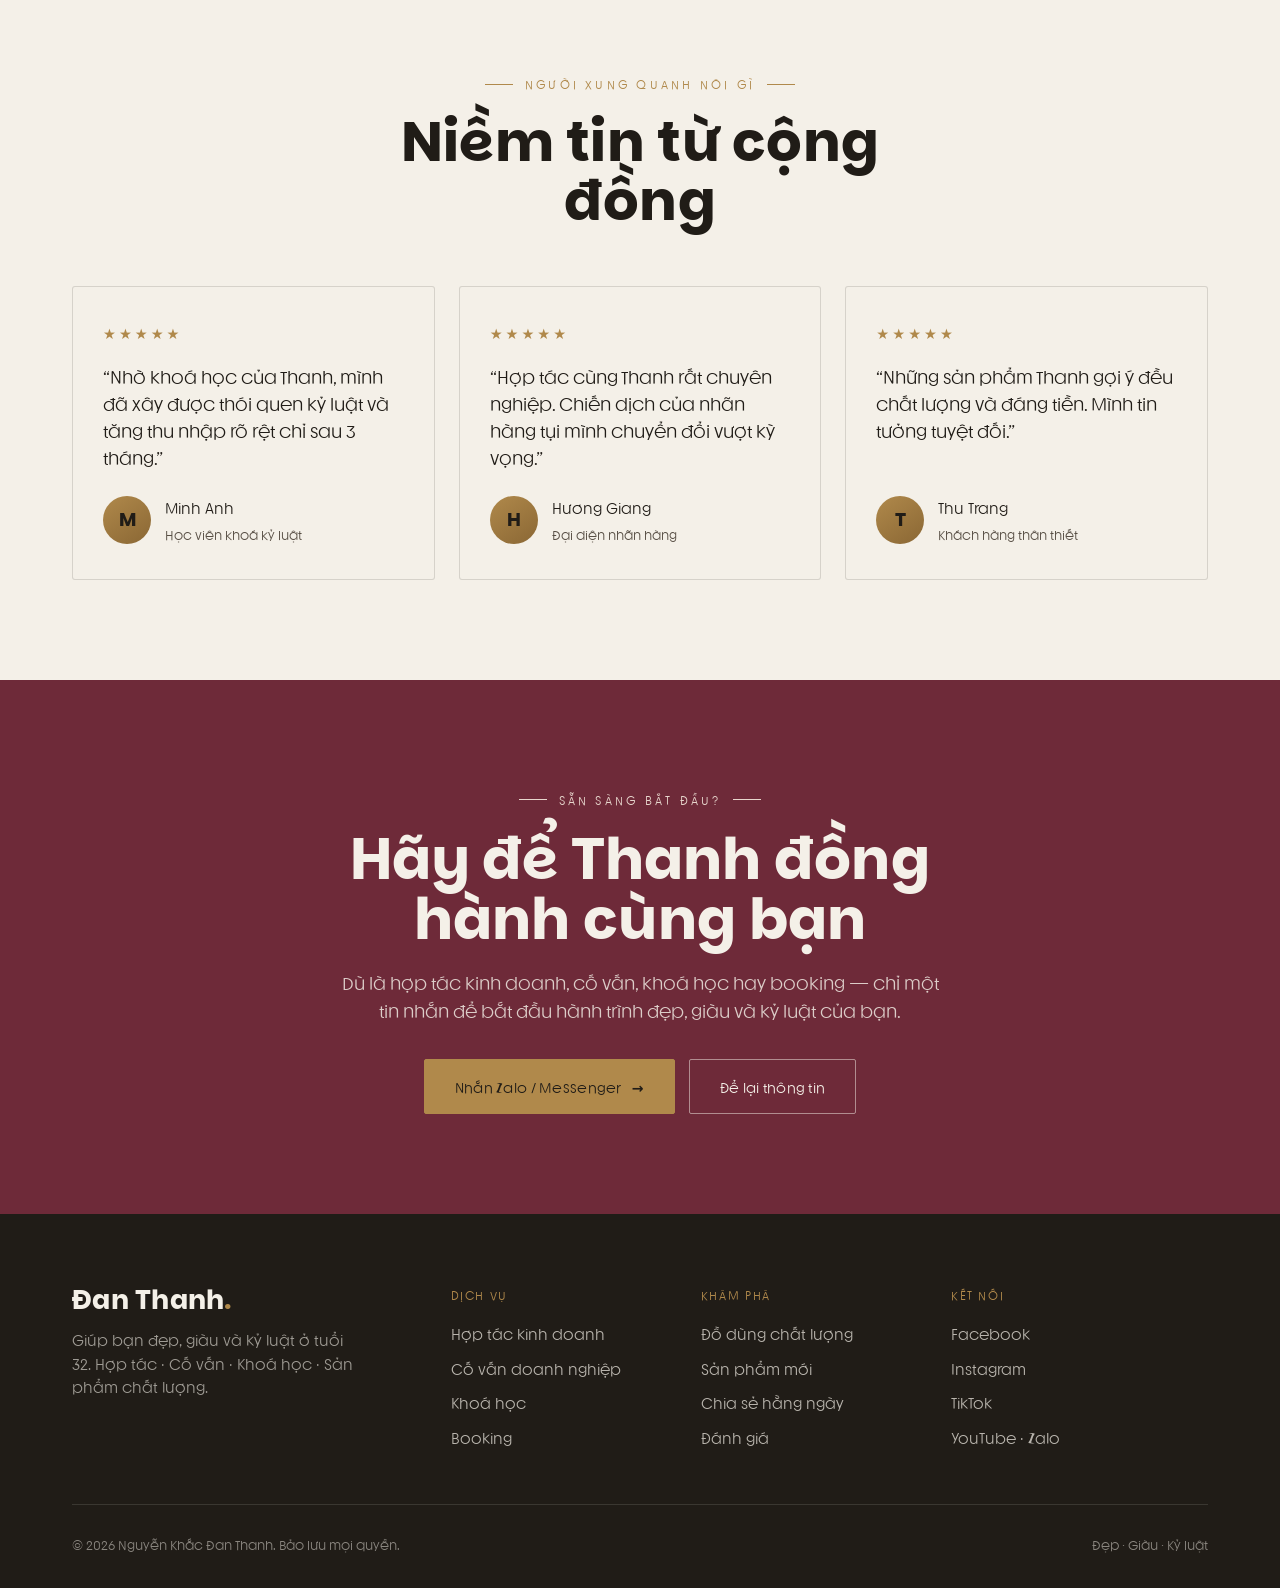
==== commit 5e4f51b9: "Hero: ảnh nhỏ lại, cao từ đầu tiêu đề đến gạch ngang dưới 2 nút; đưa tên lên trên, số liệu xuống dướ" ====
--- a/index.html
+++ b/index.html
@@ -75,17 +75,18 @@
 /* hero */
 .hero{background:var(--ink);color:var(--cream);position:relative;overflow:hidden;padding:150px 0 100px}
 .hero::before{content:"";position:absolute;width:680px;height:680px;border-radius:50%;background:radial-gradient(circle,rgba(176,137,75,.22),transparent 65%);top:-220px;right:-180px}
-.hero-grid{display:grid;grid-template-columns:1fr 1.04fr;gap:52px;align-items:stretch;position:relative;z-index:2}
+.hero .container{position:relative;z-index:2}
+.hero-grid{display:grid;grid-template-columns:1fr 1.04fr;gap:52px;align-items:stretch}
 .hero .eyebrow{color:var(--gold)}
 .hero h1{font-size:clamp(2.9rem,6.5vw,5.3rem);font-weight:600}
 .hero h1 .w{color:var(--gold)}
 .hero .lead{font-size:1.18rem;color:rgba(244,240,232,.78);max-width:46ch;margin:28px 0 36px;font-family:var(--body);line-height:1.65}
-.hero-actions{display:flex;gap:14px;flex-wrap:wrap}
-.hero-stats{display:flex;gap:40px;margin-top:48px;padding-top:30px;border-top:1px solid rgba(244,240,232,.15)}
+.hero-actions{display:flex;gap:14px;flex-wrap:wrap;margin-bottom:40px}
+.hero-stats{display:flex;gap:40px;margin-top:0;padding-top:30px;border-top:1px solid rgba(244,240,232,.15)}
 .hero-stats b{font-family:var(--disp);font-size:2.2rem;font-weight:700;color:var(--gold);display:block;line-height:1}
 .hero-stats span{font-size:.78rem;color:rgba(244,240,232,.65);letter-spacing:.03em}
 .hero-portrait{position:relative}
-.portrait-frame{aspect-ratio:4/5;height:100%;border:1px solid var(--line-gold);border-radius:22px;overflow:hidden;position:relative;
+.portrait-frame{height:100%;min-height:320px;border:1px solid var(--line-gold);border-radius:22px;overflow:hidden;position:relative;
   background:linear-gradient(160deg,#3a3028,#201c17);box-shadow:0 40px 90px -30px rgba(0,0,0,.7)}
 .hero-photo{position:absolute;inset:0;width:100%;height:100%;object-fit:cover;object-position:50% 20%;z-index:2}
 .portrait-frame .ph{position:absolute;inset:0;display:flex;flex-direction:column;align-items:center;justify-content:center;gap:14px;color:rgba(176,137,75,.9);z-index:1}
@@ -295,20 +296,16 @@
 
 <!-- 1. HERO -->
 <section class="hero" id="top">
-  <div class="container hero-grid">
+  <div class="container">
+    <div class="eyebrow reveal">Nguyễn Khắc Đan Thanh</div>
+    <div class="hero-grid">
     <div class="hero-text reveal">
-      <div class="eyebrow">Nguyễn Khắc Đan Thanh</div>
       <h1>Giúp bạn <span class="w">đẹp</span>,<br><span class="w">giàu</span> &amp; <span class="w">kỷ luật</span><br>ở tuổi 32.</h1>
       <p class="lead">Hành trình xây dựng phiên bản tốt nhất của chính mình — về ngoại hình, tài chính và kỷ luật sống. Mình chia sẻ công cụ, sản phẩm và cơ hội hợp tác để bạn bắt đầu ngay hôm nay.</p>
       <div class="hero-actions">
         <a href="detail.html?item=hop-tac" class="btn btn-gold">Hợp tác cùng Thanh <span class="arw">→</span></a>
         <a href="#products" class="btn btn-line on-dark">Khám phá sản phẩm</a>
       </div>
-      <div class="hero-stats">
-        <div><b>1 triệu+</b><span>người theo dõi</span></div>
-        <div><b>500+</b><span>học viên &amp; đối tác</span></div>
-        <div><b>50+</b><span>nhãn hàng hợp tác</span></div>
-      </div>
     </div>
     <div class="hero-portrait reveal">
       <div class="portrait-frame">
@@ -316,6 +313,12 @@
         <div class="ph"><span class="mono">ĐT</span><small>Ảnh chân dung</small></div>
       </div>
       <div class="portrait-tag"><b>Est. 32</b><span>Đẹp · Giàu · Kỷ luật</span></div>
+    </div>
+    </div>
+    <div class="hero-stats reveal">
+      <div><b>1 triệu+</b><span>người theo dõi</span></div>
+      <div><b>500+</b><span>học viên &amp; đối tác</span></div>
+      <div><b>50+</b><span>nhãn hàng hợp tác</span></div>
     </div>
   </div>
 </section>
